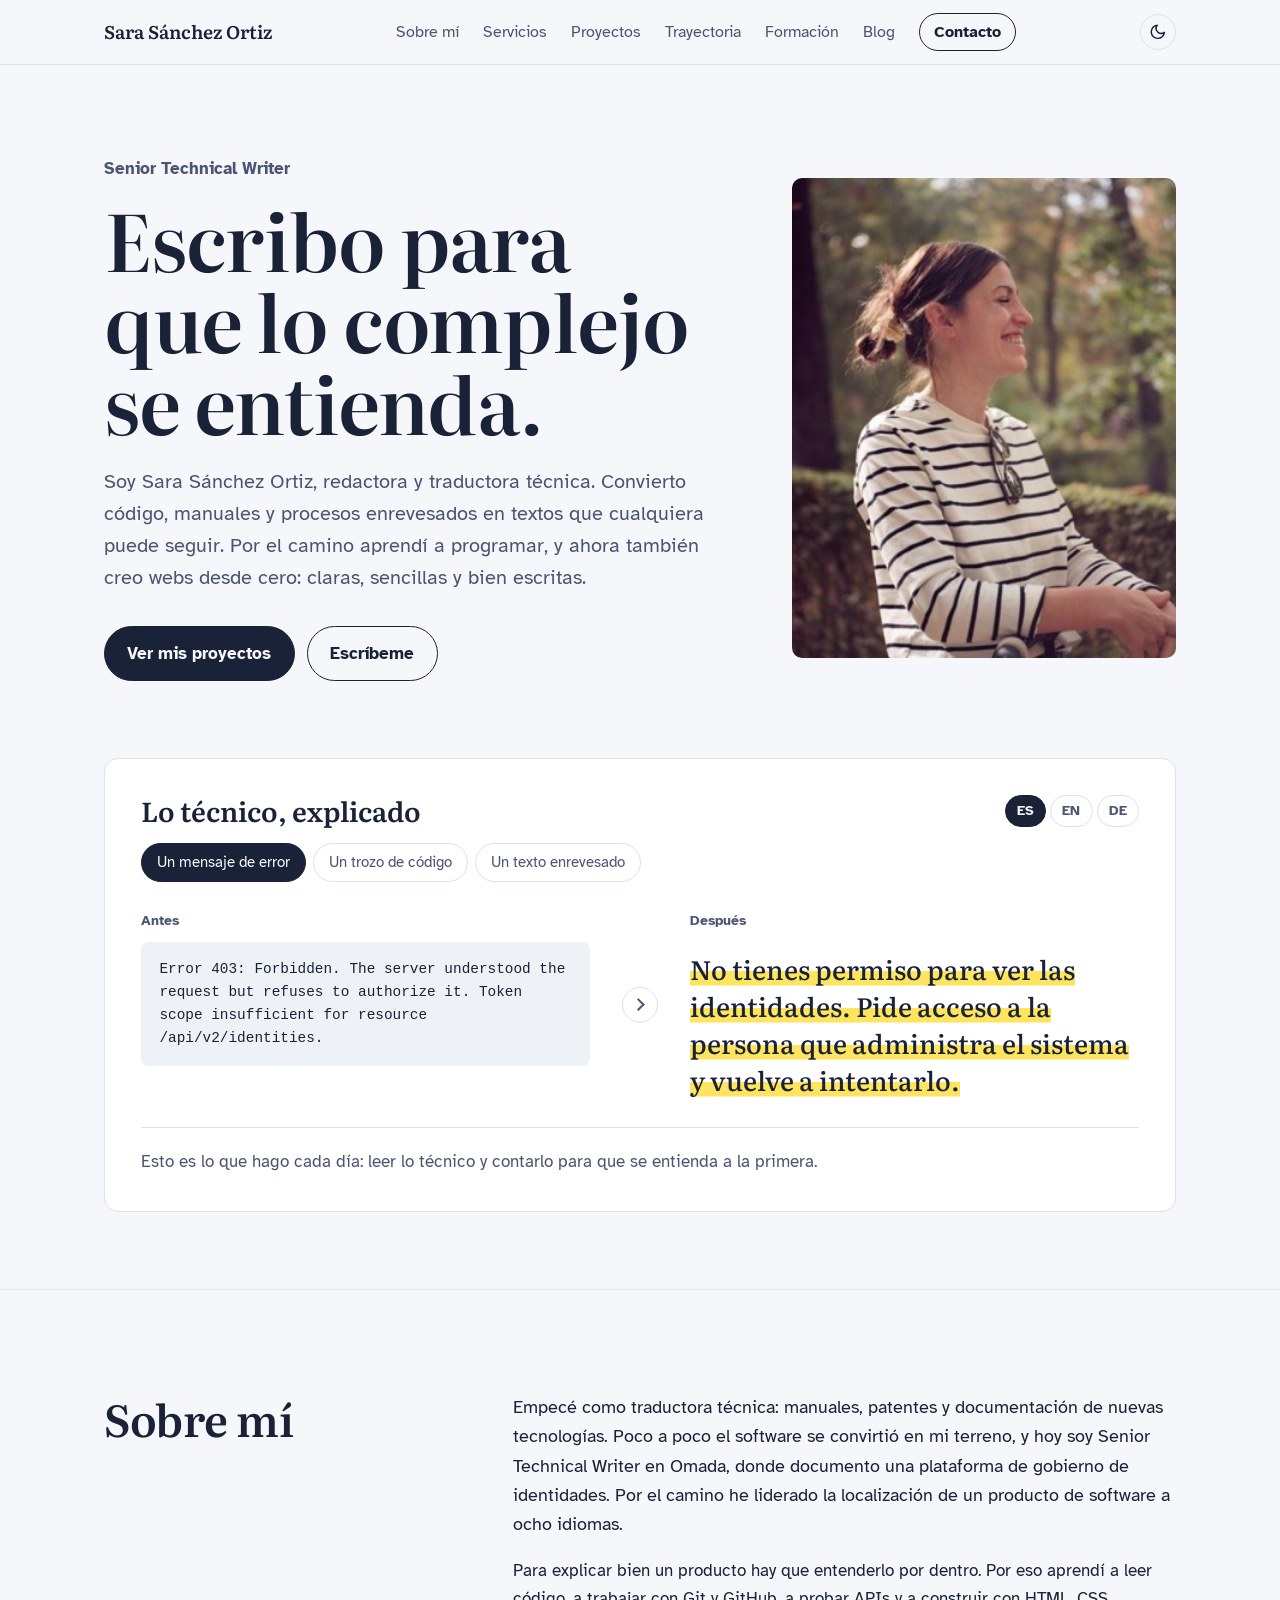
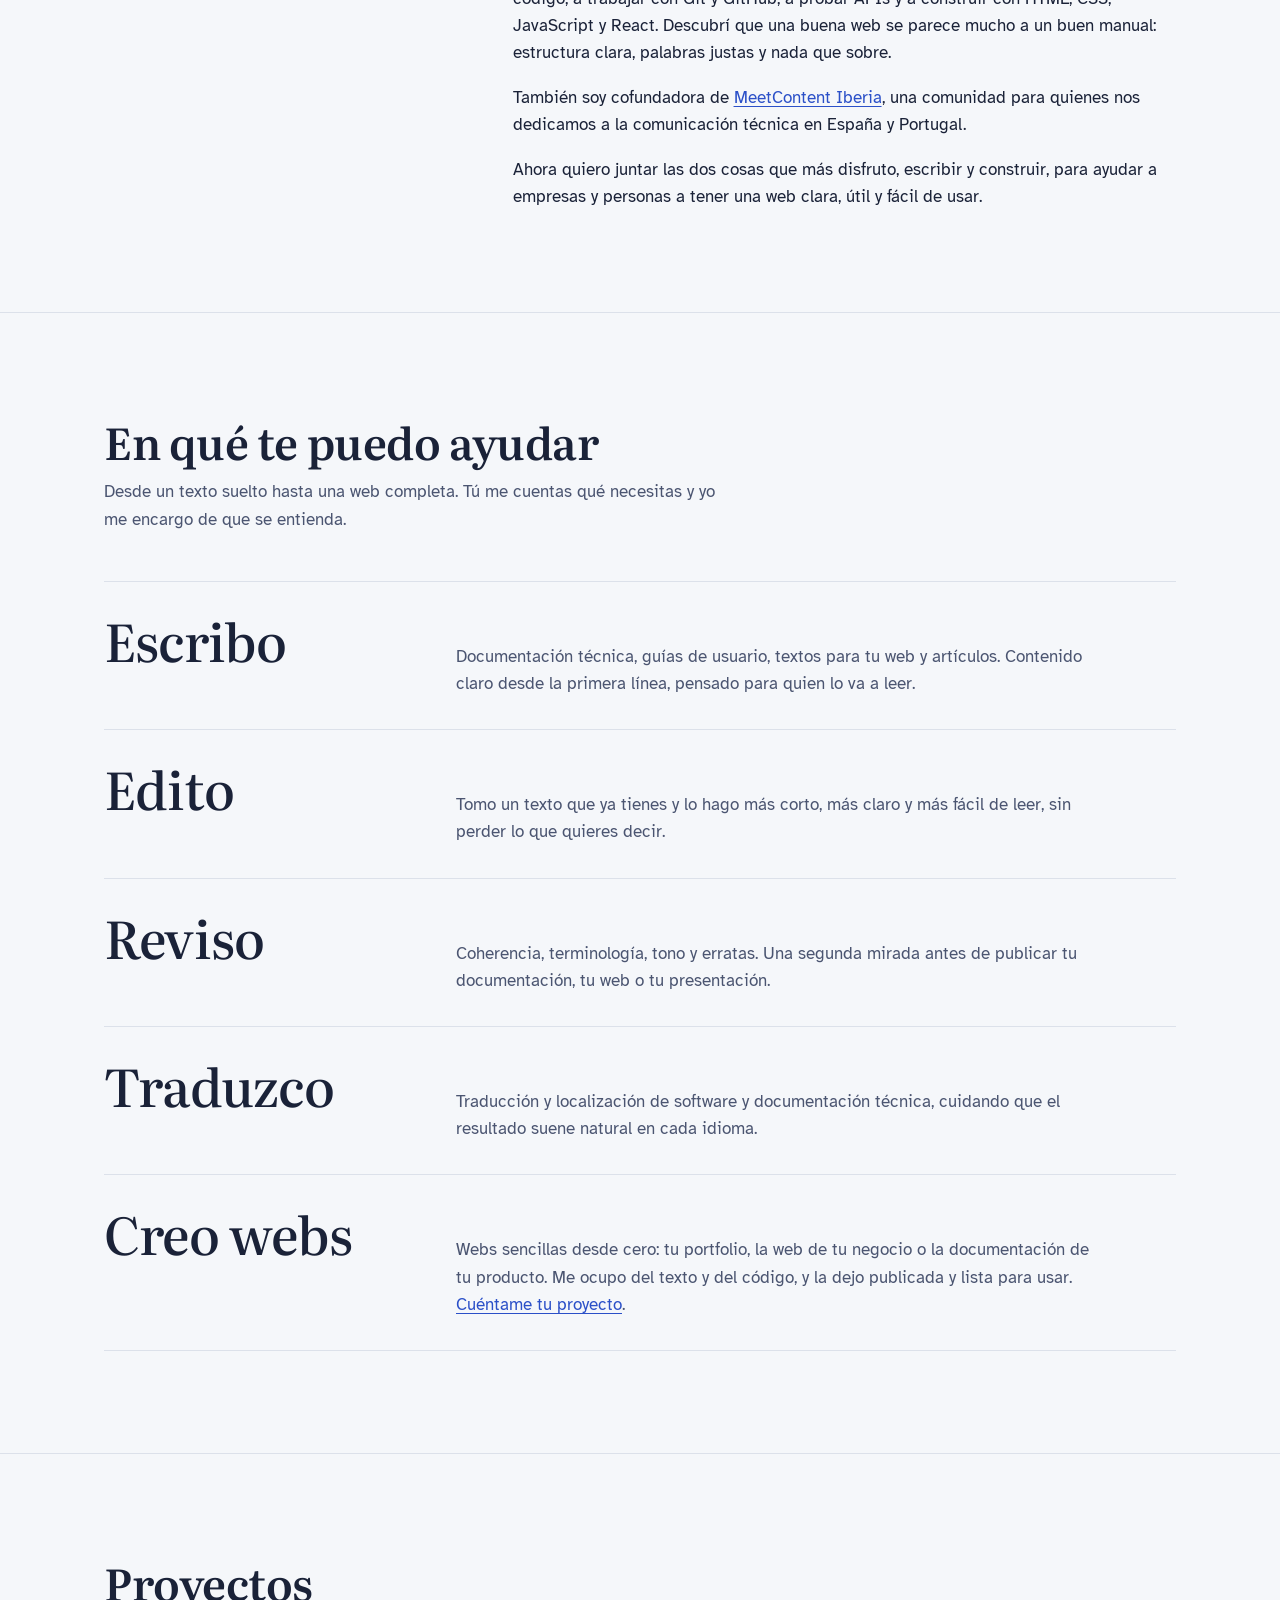
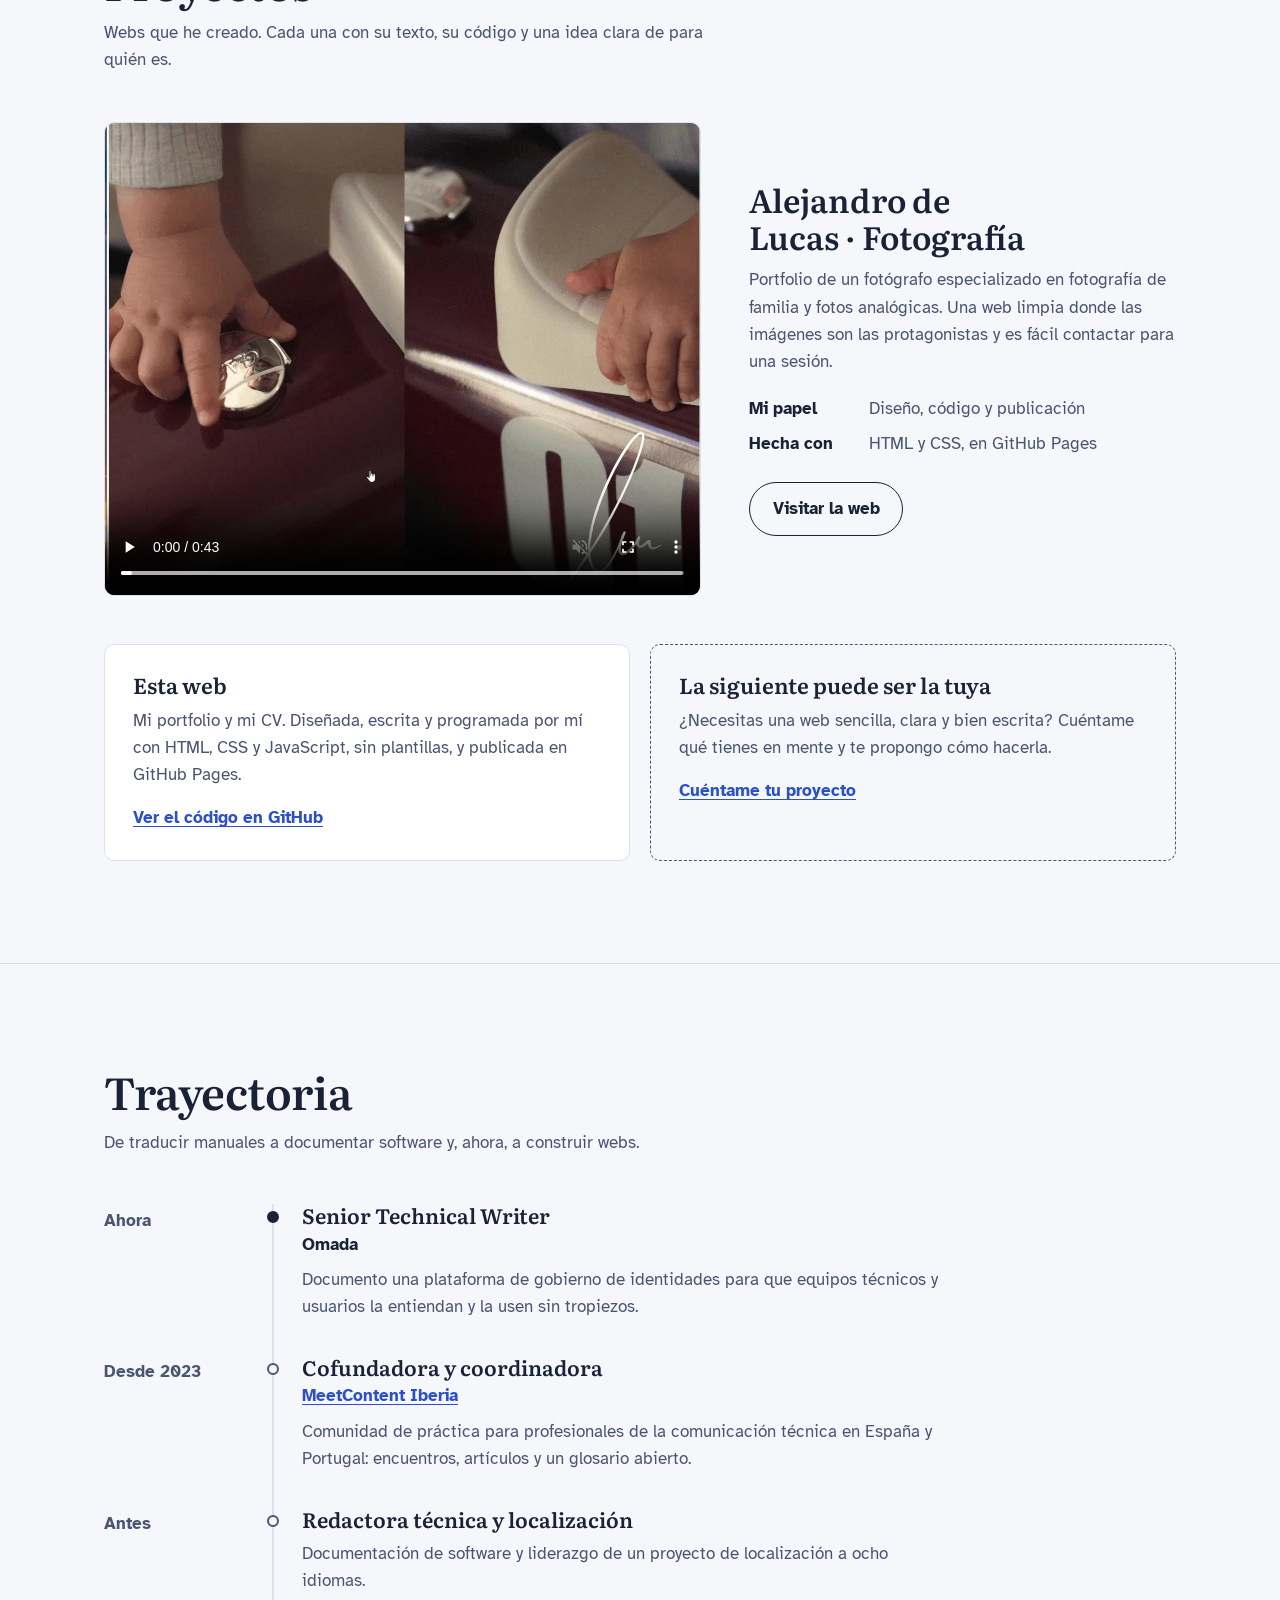
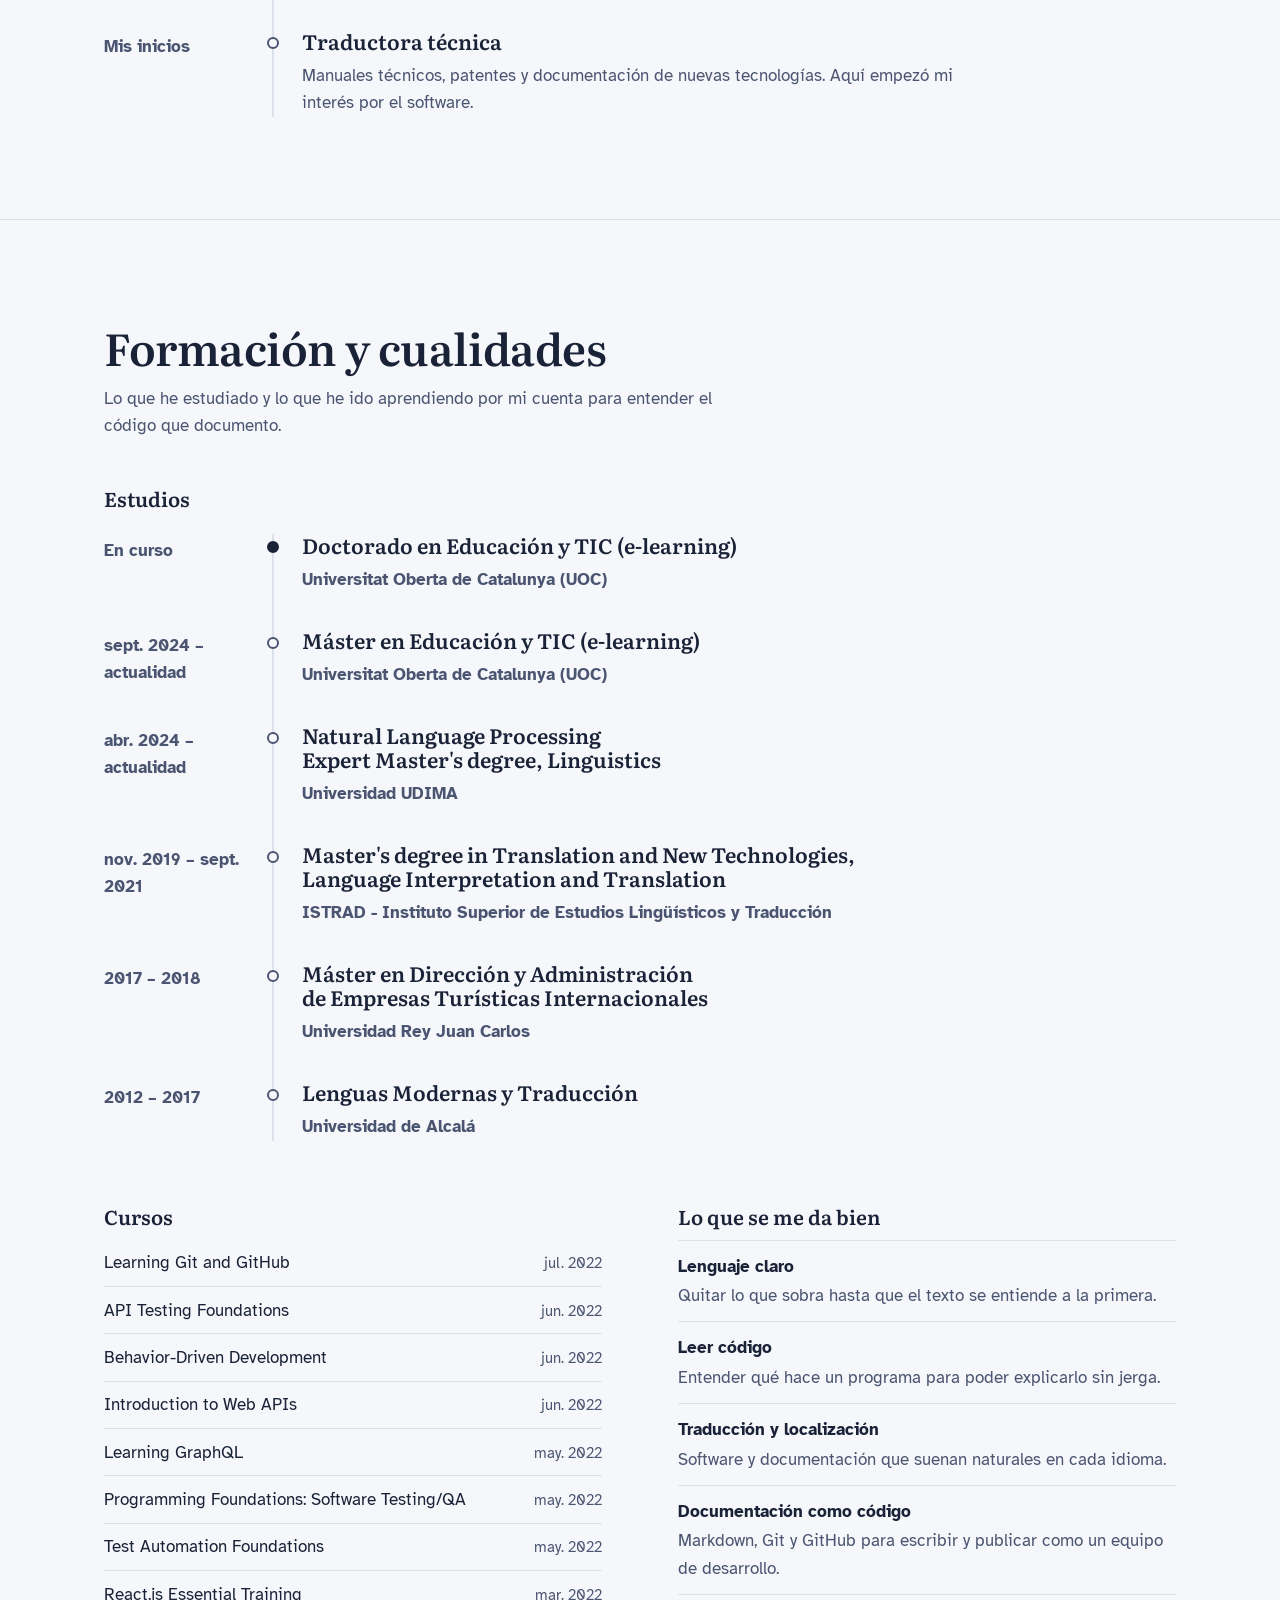
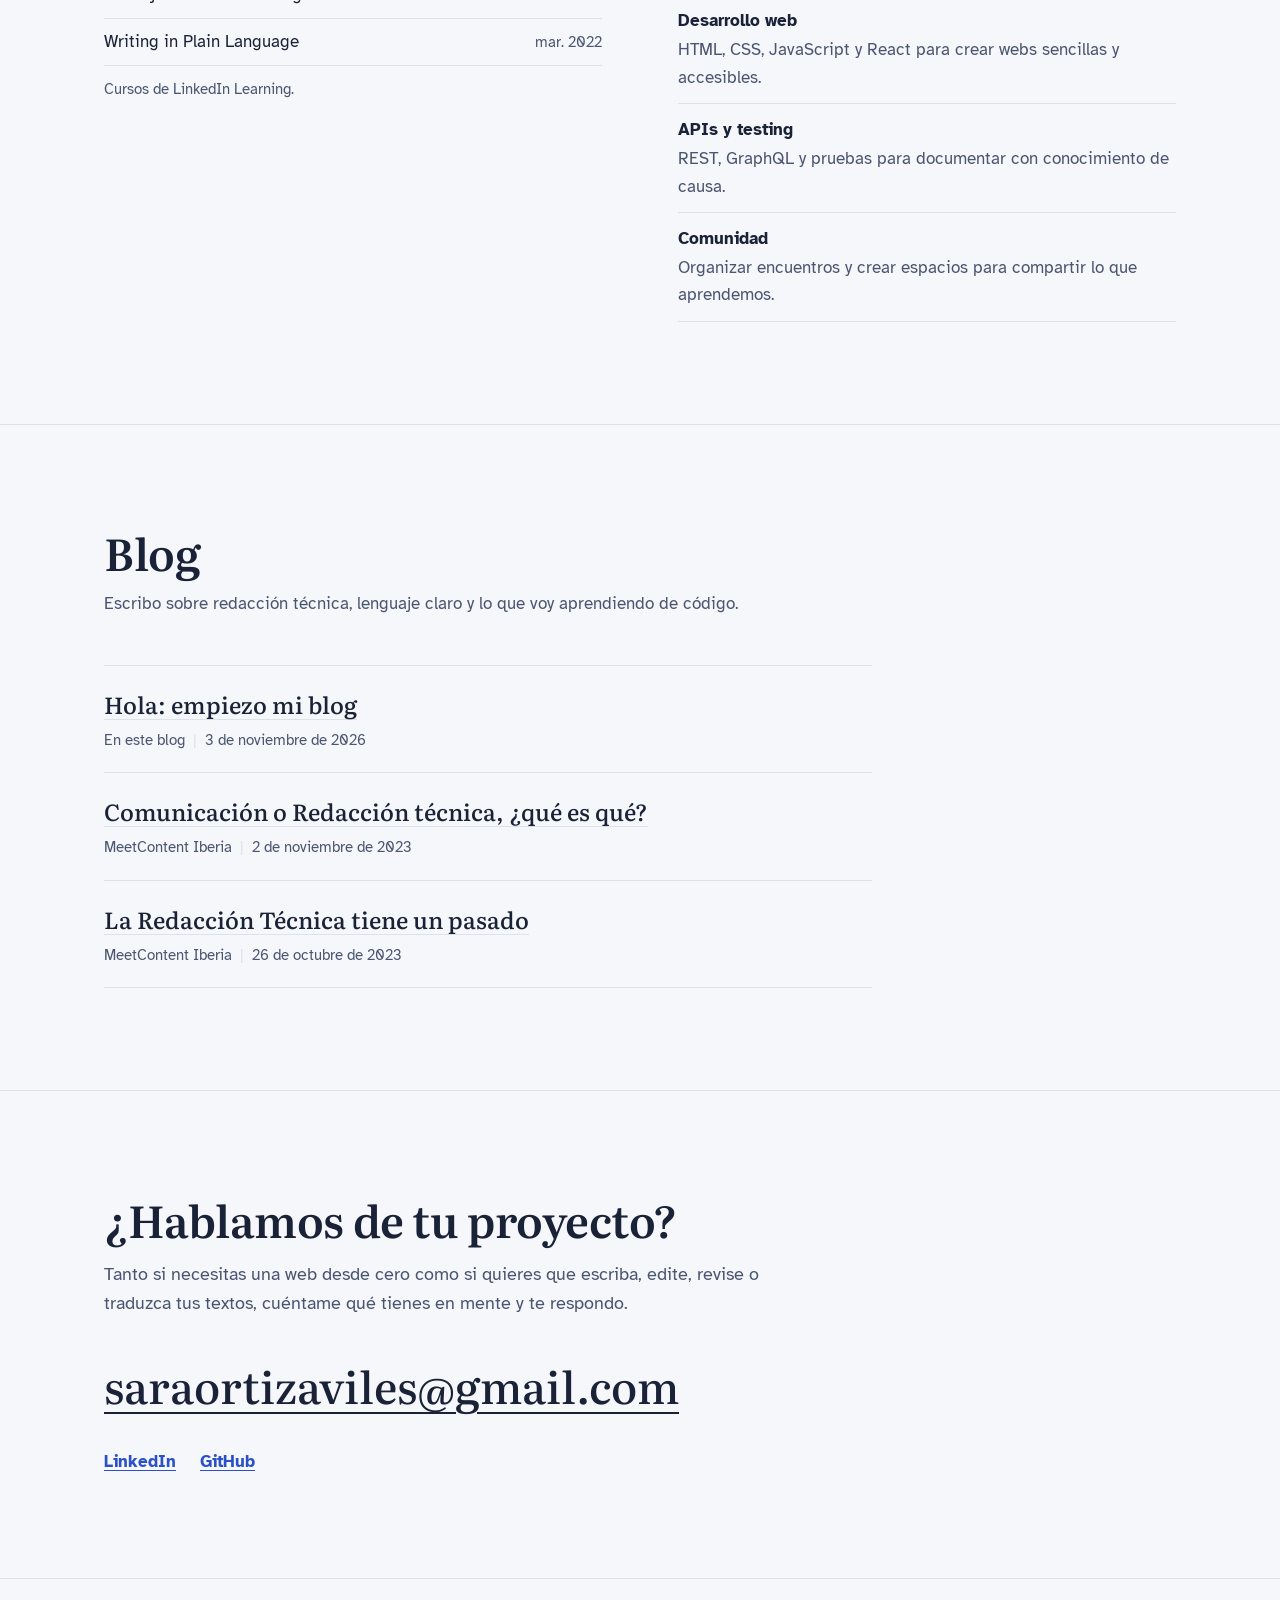
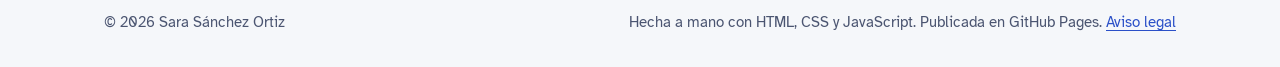
==== index.html @ 7bccf7c7 "Añade vídeo del proyecto destacado y deja fuera el GIF original El GIF pesaba 43 MB; se sustituye po" ====
<!DOCTYPE html>
<html lang="es">
<head>
  <meta charset="UTF-8">
  <meta name="viewport" content="width=device-width, initial-scale=1">
  <title>Sara Sánchez Ortiz | Redacción técnica, traducción y creación de webs</title>
  <meta name="description" content="Sara Sánchez Ortiz, Senior Technical Writer en Omada. Escribo, edito, reviso y traduzco contenidos técnicos, y creo webs sencillas desde cero.">
  <meta name="author" content="Sara Sánchez Ortiz">

  <!-- Cómo se ve la web al compartirla en LinkedIn, WhatsApp, etc. -->
  <meta property="og:type" content="profile">
  <meta property="og:title" content="Sara Sánchez Ortiz | Redacción técnica y webs">
  <meta property="og:description" content="Escribo para que lo complejo se entienda. Redacción, edición, revisión, traducción y creación de webs.">
  <meta property="og:url" content="https://sarasanchezor.github.io/">
  <meta property="og:locale" content="es_ES">
  <!-- EDITA (opcional): añade una imagen de 1200×630 px en img/og.jpg y quita el comentario de la línea siguiente -->
  <!-- <meta property="og:image" content="https://sarasanchezor.github.io/img/og.jpg"> -->

  <link rel="icon" href="favicon.svg" type="image/svg+xml">

  <link rel="preconnect" href="https://fonts.googleapis.com">
  <link rel="preconnect" href="https://fonts.gstatic.com" crossorigin>
  <link href="https://fonts.googleapis.com/css2?family=Atkinson+Hyperlegible:ital,wght@0,400;0,700;1,400&family=Literata:ital,opsz,wght@0,7..72,400..700;1,7..72,400..700&display=swap" rel="stylesheet">

  <link rel="stylesheet" href="css/styles.css">
  <script>document.documentElement.classList.add('js');try{var t=localStorage.getItem('theme');if(t==='light'||t==='dark')document.documentElement.dataset.theme=t;}catch(e){}</script>
  <script src="js/main.js" defer></script>
</head>
<body>
  <a class="skip-link" href="#main">Saltar al contenido</a>

  <header class="site-header">
    <div class="wrap header-inner">
      <a class="brand" href="#inicio">Sara Sánchez Ortiz</a>
      <button class="nav-toggle" type="button" aria-expanded="false" aria-controls="menu">Menú</button>
      <nav id="menu" class="site-nav" aria-label="Principal">
        <a href="#sobre-mi">Sobre mí</a>
        <a href="#servicios">Servicios</a>
        <a href="#proyectos">Proyectos</a>
        <a href="#trayectoria">Trayectoria</a>
        <a href="#formacion">Formación</a>
        <a href="#blog">Blog</a>
        <a class="nav-cta" href="#contacto">Contacto</a>
      </nav>
      <button class="theme-toggle" type="button" aria-label="Cambiar a modo oscuro">
        <svg class="icon-moon" viewBox="0 0 24 24" aria-hidden="true"><path d="M21 12.8A9 9 0 1 1 11.2 3a7 7 0 0 0 9.8 9.8z"/></svg>
        <svg class="icon-sun" viewBox="0 0 24 24" aria-hidden="true"><circle cx="12" cy="12" r="4"/><path d="M12 2v2M12 20v2M4.9 4.9l1.4 1.4M17.7 17.7l1.4 1.4M2 12h2M20 12h2M4.9 19.1l1.4-1.4M17.7 6.3l1.4-1.4"/></svg>
      </button>
    </div>
  </header>

  <main id="main">

    <!-- ============ INICIO ============ -->
    <section id="inicio" class="hero">
      <div class="wrap hero-grid">
        <div class="hero-text">
          <p class="hero-role">Senior Technical Writer</p>
          <h1>Escribo para que lo complejo se entienda.</h1>
          <p class="hero-lead">
            Soy Sara Sánchez Ortiz, redactora y traductora técnica. Convierto código, manuales y procesos enrevesados
            en textos que cualquiera puede seguir. Por el camino aprendí a programar, y ahora también creo webs
            desde cero: claras, sencillas y bien escritas.
          </p>
          <div class="hero-actions">
            <a class="btn btn-primary" href="#proyectos">Ver mis proyectos</a>
            <a class="btn btn-secondary" href="#contacto">Escríbeme</a>
          </div>
        </div>

        <!-- EDITA: guarda tu foto como img/sara.jpg (vertical, unos 800×1000 px) -->
        <figure class="hero-photo">
          <img src="img/sara.jpg" alt="Sara Sánchez Ortiz sonriendo en un parque" width="400" height="400" data-fallback>
          <span class="photo-fallback" aria-hidden="true">SS</span>
        </figure>
      </div>

      <!-- Demostración: lo técnico, explicado -->
      <div class="wrap">
        <div class="explainer">
          <div class="explainer-head">
            <h2 class="explainer-title" data-en="Technical content, explained" data-de="Technik, einfach erklärt">Lo técnico, explicado</h2>
            <div class="lang-switch" role="group" aria-label="Idioma del ejemplo" hidden>
              <button type="button" data-lang="es" aria-pressed="true" lang="es" aria-label="Español">ES</button>
              <button type="button" data-lang="en" aria-pressed="false" lang="en" aria-label="English">EN</button>
              <button type="button" data-lang="de" aria-pressed="false" lang="de" aria-label="Deutsch">DE</button>
            </div>
            <div class="tabs" role="tablist" aria-label="Elige un ejemplo">
              <button role="tab" id="tab-error" aria-controls="panel-error" aria-selected="true" data-en="An error message" data-de="Eine Fehlermeldung">Un mensaje de error</button>
              <button role="tab" id="tab-code" aria-controls="panel-code" aria-selected="false" tabindex="-1" data-en="A piece of code" data-de="Ein Stück Code">Un trozo de código</button>
              <button role="tab" id="tab-text" aria-controls="panel-text" aria-selected="false" tabindex="-1" data-en="A convoluted text" data-de="Ein umständlicher Text">Un texto enrevesado</button>
            </div>
          </div>

          <div id="panel-error" class="panel" role="tabpanel" aria-labelledby="tab-error">
            <div class="pane">
              <p class="pane-label">Antes</p>
              <pre class="pane-code"><code>Error 403: Forbidden. The server understood the request but refuses to authorize it. Token scope insufficient for resource /api/v2/identities.</code></pre>
            </div>
            <span class="pane-arrow" aria-hidden="true"></span>
            <div class="pane">
              <p class="pane-label">Después</p>
              <p class="pane-plain"><span class="marker" data-en="You don't have permission to view identities. Ask the person who manages the system for access and try again." data-de="Sie haben keine Berechtigung, Identitäten anzuzeigen. Bitten Sie die Person, die das System verwaltet, um Zugriff und versuchen Sie es erneut.">No tienes permiso para ver las identidades. Pide acceso a la persona que administra el sistema y vuelve a intentarlo.</span></p>
            </div>
          </div>

          <div id="panel-code" class="panel" role="tabpanel" aria-labelledby="tab-code" hidden>
            <div class="pane">
              <p class="pane-label">Antes</p>
              <pre class="pane-code"><code>const LIMIT = 90 * 86400000;

if (Date.now() - user.lastLogin &gt; LIMIT) {
  account.disable();
  notify(user.manager);
}</code></pre>
            </div>
            <span class="pane-arrow" aria-hidden="true"></span>
            <div class="pane">
              <p class="pane-label">Después</p>
              <p class="pane-plain"><span class="marker" data-en="If someone goes more than 90 days without signing in, their account is disabled automatically and their manager gets a notification." data-de="Wenn sich jemand länger als 90 Tage nicht anmeldet, wird das Konto automatisch deaktiviert und die verantwortliche Führungskraft benachrichtigt.">Si alguien pasa más de 90 días sin entrar, su cuenta se desactiva sola y su responsable recibe un aviso.</span></p>
            </div>
          </div>

          <div id="panel-text" class="panel" role="tabpanel" aria-labelledby="tab-text" hidden>
            <div class="pane">
              <p class="pane-label">Antes</p>
              <p class="pane-dense" data-en="Prior to the performance of any operation, the user shall proceed to the completion of the request form made available for that purpose on the platform." data-de="Vor Durchführung eines jeden Vorgangs ist von der nutzenden Person zunächst das zu diesem Zweck auf der Plattform bereitgestellte Antragsformular auszufüllen.">Con carácter previo a la realización de cualquier operación, el usuario deberá proceder a la cumplimentación del formulario de solicitud habilitado a tal efecto en la plataforma.</p>
            </div>
            <span class="pane-arrow" aria-hidden="true"></span>
            <div class="pane">
              <p class="pane-label">Después</p>
              <p class="pane-plain"><span class="marker" data-en="Before you start, fill in the request form." data-de="Füllen Sie das Antragsformular aus, bevor Sie beginnen.">Antes de empezar, rellena el formulario de solicitud.</span></p>
            </div>
          </div>

          <p class="explainer-note" data-en="This is what I do every day: read technical content and retell it so it's understood the first time." data-de="Das mache ich jeden Tag: Technisches lesen und so erzählen, dass man es gleich beim ersten Mal versteht.">Esto es lo que hago cada día: leer lo técnico y contarlo para que se entienda a la primera.</p>
        </div>
      </div>
    </section>

    <!-- ============ SOBRE MÍ ============ -->
    <section id="sobre-mi" class="section">
      <div class="wrap two-col">
        <h2>Sobre mí</h2>
        <div class="prose">
          <p>
            Empecé como traductora técnica: manuales, patentes y documentación de nuevas tecnologías.
            Poco a poco el software se convirtió en mi terreno, y hoy soy Senior Technical Writer en Omada,
            donde documento una plataforma de gobierno de identidades. Por el camino he liderado la
            localización de un producto de software a ocho idiomas.
          </p>
          <p>
            Para explicar bien un producto hay que entenderlo por dentro. Por eso aprendí a leer código, a trabajar
            con Git y GitHub, a probar APIs y a construir con HTML, CSS, JavaScript y React. Descubrí que una buena
            web se parece mucho a un buen manual: estructura clara, palabras justas y nada que sobre.
          </p>
          <p>
            También soy cofundadora de <a href="https://meetcontent.github.io/iberia/">MeetContent Iberia</a>,
            una comunidad para quienes nos dedicamos a la comunicación técnica en España y Portugal.
          </p>
          <p>
            Ahora quiero juntar las dos cosas que más disfruto, escribir y construir, para ayudar a empresas y
            personas a tener una web clara, útil y fácil de usar.
          </p>
        </div>
      </div>
    </section>

    <!-- ============ SERVICIOS ============ -->
    <section id="servicios" class="section">
      <div class="wrap">
        <div class="section-head">
          <h2>En qué te puedo ayudar</h2>
          <p>Desde un texto suelto hasta una web completa. Tú me cuentas qué necesitas y yo me encargo de que se entienda.</p>
        </div>

        <div class="services">
          <article class="service">
            <h3>Escribo</h3>
            <p>Documentación técnica, guías de usuario, textos para tu web y artículos. Contenido claro desde la primera línea, pensado para quien lo va a leer.</p>
          </article>
          <article class="service">
            <h3>Edito</h3>
            <p>Tomo un texto que ya tienes y lo hago más corto, más claro y más fácil de leer, sin perder lo que quieres decir.</p>
          </article>
          <article class="service">
            <h3>Reviso</h3>
            <p>Coherencia, terminología, tono y erratas. Una segunda mirada antes de publicar tu documentación, tu web o tu presentación.</p>
          </article>
          <article class="service">
            <h3>Traduzco</h3>
            <p>Traducción y localización de software y documentación técnica, cuidando que el resultado suene natural en cada idioma.</p>
          </article>
          <article class="service">
            <h3>Creo webs</h3>
            <p>Webs sencillas desde cero: tu portfolio, la web de tu negocio o la documentación de tu producto. Me ocupo del texto y del código, y la dejo publicada y lista para usar. <a href="#contacto">Cuéntame tu proyecto</a>.</p>
          </article>
        </div>
      </div>
    </section>

    <!-- ============ PROYECTOS ============ -->
    <section id="proyectos" class="section">
      <div class="wrap">
        <div class="section-head">
          <h2>Proyectos</h2>
          <p>Webs que he creado. Cada una con su texto, su código y una idea clara de para quién es.</p>
        </div>

        <!-- Vídeo del proyecto: img/proyecto-1.webm y img/proyecto-1.mp4 (con portada img/proyecto-1-poster.jpg) -->
        <article class="project-feature">
          <figure class="project-shot">
            <video autoplay muted loop playsinline controls preload="metadata" poster="img/proyecto-1-poster.jpg" width="1190" height="944" aria-label="Recorrido por la web Alejandro de Lucas · Fotografía">
              <source src="img/proyecto-1.webm" type="video/webm">
              <source src="img/proyecto-1.mp4" type="video/mp4">
              <a href="https://alexdelucas-fotografia.github.io/alejandrodelucas/">Visitar la web Alejandro de Lucas · Fotografía</a>
            </video>
          </figure>
          <div class="project-body">
            <h3>Alejandro de Lucas · Fotografía</h3>
            <p>Portfolio de un fotógrafo especializado en fotografía de familia y fotos analógicas. Una web limpia donde las imágenes son las protagonistas y es fácil contactar para una sesión.</p>
            <dl class="project-facts">
              <div><dt>Mi papel</dt><dd>Diseño, código y publicación</dd></div>
              <div><dt>Hecha con</dt><dd>HTML y CSS, en GitHub Pages</dd></div>
            </dl>
            <a class="btn btn-secondary" href="https://alexdelucas-fotografia.github.io/alejandrodelucas/">Visitar la web</a>
          </div>
        </article>

        <div class="project-pair">
          <article class="project-small">
            <h3>Esta web</h3>
            <p>Mi portfolio y mi CV. Diseñada, escrita y programada por mí con HTML, CSS y JavaScript, sin plantillas, y publicada en GitHub Pages.</p>
            <a href="https://github.com/SaraSanchezOr">Ver el código en GitHub</a>
          </article>
          <article class="project-small project-next">
            <h3>La siguiente puede ser la tuya</h3>
            <p>¿Necesitas una web sencilla, clara y bien escrita? Cuéntame qué tienes en mente y te propongo cómo hacerla.</p>
            <a href="#contacto">Cuéntame tu proyecto</a>
          </article>
        </div>
      </div>
    </section>

    <!-- ============ TRAYECTORIA ============ -->
    <section id="trayectoria" class="section">
      <div class="wrap">
        <div class="section-head">
          <h2>Trayectoria</h2>
          <p>De traducir manuales a documentar software y, ahora, a construir webs.</p>
        </div>

        <!-- EDITA: cambia «Antes» y «Mis inicios» por los años reales y añade empresas si quieres -->
        <ol class="timeline">
          <li>
            <p class="tl-when">Ahora</p>
            <div class="tl-what">
              <h3>Senior Technical Writer</h3>
              <p class="tl-org">Omada</p>
              <p>Documento una plataforma de gobierno de identidades para que equipos técnicos y usuarios la entiendan y la usen sin tropiezos.</p>
            </div>
          </li>
          <li>
            <p class="tl-when">Desde 2023</p>
            <div class="tl-what">
              <h3>Cofundadora y coordinadora</h3>
              <p class="tl-org"><a href="https://meetcontent.github.io/iberia/">MeetContent Iberia</a></p>
              <p>Comunidad de práctica para profesionales de la comunicación técnica en España y Portugal: encuentros, artículos y un glosario abierto.</p>
            </div>
          </li>
          <li>
            <p class="tl-when">Antes</p>
            <div class="tl-what">
              <h3>Redactora técnica y localización</h3>
              <p>Documentación de software y liderazgo de un proyecto de localización a ocho idiomas.</p>
            </div>
          </li>
          <li>
            <p class="tl-when">Mis inicios</p>
            <div class="tl-what">
              <h3>Traductora técnica</h3>
              <p>Manuales técnicos, patentes y documentación de nuevas tecnologías. Aquí empezó mi interés por el software.</p>
            </div>
          </li>
        </ol>
      </div>
    </section>

    <!-- ============ FORMACIÓN Y CUALIDADES ============ -->
    <section id="formacion" class="section">
      <div class="wrap">
        <div class="section-head">
          <h2>Formación y cualidades</h2>
          <p>Lo que he estudiado y lo que he ido aprendiendo por mi cuenta para entender el código que documento.</p>
        </div>

        <h3 class="cv-title">Estudios</h3>
        <!-- Para añadir otro estudio: copia un <li> -->
        <ol class="timeline">
          <li>
            <p class="tl-when">En curso</p>
            <div class="tl-what">
              <h3>Doctorado en Educación y TIC (e-learning)</h3>
              <p class="tl-org">Universitat Oberta de Catalunya (UOC)</p>
            </div>
          </li>
          <li>
            <p class="tl-when">sept. 2024 – actualidad</p>
            <div class="tl-what">
              <h3>Máster en Educación y TIC (e-learning)</h3>
              <p class="tl-org">Universitat Oberta de Catalunya (UOC)</p>
            </div>
          </li>
          <li>
            <p class="tl-when">abr. 2024 – actualidad</p>
            <div class="tl-what">
              <h3>Natural Language Processing Expert Master's degree, Linguistics</h3>
              <p class="tl-org">Universidad UDIMA</p>
            </div>
          </li>
          <li>
            <p class="tl-when">nov. 2019 – sept. 2021</p>
            <div class="tl-what">
              <h3>Master's degree in Translation and New Technologies, Language Interpretation and Translation</h3>
              <p class="tl-org">ISTRAD - Instituto Superior de Estudios Lingüísticos y Traducción</p>
            </div>
          </li>
          <li>
            <p class="tl-when">2017 – 2018</p>
            <div class="tl-what">
              <h3>Máster en Dirección y Administración de Empresas Turísticas Internacionales</h3>
              <p class="tl-org">Universidad Rey Juan Carlos</p>
            </div>
          </li>
          <li>
            <p class="tl-when">2012 – 2017</p>
            <div class="tl-what">
              <h3>Lenguas Modernas y Traducción</h3>
              <p class="tl-org">Universidad de Alcalá</p>
            </div>
          </li>
        </ol>

        <div class="cv-grid">
          <div>
            <h3 class="cv-title">Cursos</h3>
            <ul class="cv-list">
              <li><span>Learning Git and GitHub</span><time datetime="2022-07">jul. 2022</time></li>
              <li><span>API Testing Foundations</span><time datetime="2022-06">jun. 2022</time></li>
              <li><span>Behavior-Driven Development</span><time datetime="2022-06">jun. 2022</time></li>
              <li><span>Introduction to Web APIs</span><time datetime="2022-06">jun. 2022</time></li>
              <li><span>Learning GraphQL</span><time datetime="2022-05">may. 2022</time></li>
              <li><span>Programming Foundations: Software Testing/QA</span><time datetime="2022-05">may. 2022</time></li>
              <li><span>Test Automation Foundations</span><time datetime="2022-05">may. 2022</time></li>
              <li><span>React.js Essential Training</span><time datetime="2022-03">mar. 2022</time></li>
              <li><span>Writing in Plain Language</span><time datetime="2022-03">mar. 2022</time></li>
            </ul>
            <p class="cv-source">Cursos de LinkedIn Learning.</p>
          </div>

          <div>
            <h3 class="cv-title">Lo que se me da bien</h3>
            <dl class="skills">
              <div><dt>Lenguaje claro</dt><dd>Quitar lo que sobra hasta que el texto se entiende a la primera.</dd></div>
              <div><dt>Leer código</dt><dd>Entender qué hace un programa para poder explicarlo sin jerga.</dd></div>
              <div><dt>Traducción y localización</dt><dd>Software y documentación que suenan naturales en cada idioma.</dd></div>
              <div><dt>Documentación como código</dt><dd>Markdown, Git y GitHub para escribir y publicar como un equipo de desarrollo.</dd></div>
              <div><dt>Desarrollo web</dt><dd>HTML, CSS, JavaScript y React para crear webs sencillas y accesibles.</dd></div>
              <div><dt>APIs y testing</dt><dd>REST, GraphQL y pruebas para documentar con conocimiento de causa.</dd></div>
              <div><dt>Comunidad</dt><dd>Organizar encuentros y crear espacios para compartir lo que aprendemos.</dd></div>
            </dl>
          </div>
        </div>
      </div>
    </section>

    <!-- ============ BLOG ============ -->
    <section id="blog" class="section">
      <div class="wrap">
        <div class="section-head">
          <h2>Blog</h2>
          <p>Escribo sobre redacción técnica, lenguaje claro y lo que voy aprendiendo de código.</p>
        </div>

        <!-- Para añadir un artículo nuevo: copia blog/hola-mundo.html, cámbiale el nombre y añade una fila aquí arriba -->
        <ul class="posts">
          <li>
            <a href="blog/hola-mundo.html">Hola: empiezo mi blog</a>
            <p>En este blog <span class="post-sep">|</span> <time datetime="2026-11-03">3 de noviembre de 2026</time></p>
          </li>
          <li>
            <a href="https://meetcontent.github.io/iberia/blog/iberia-comunicaci%C3%B3n-redaccion-tecnica">Comunicación o Redacción técnica, ¿qué es qué?</a>
            <p>MeetContent Iberia <span class="post-sep">|</span> <time datetime="2023-11-02">2 de noviembre de 2023</time></p>
          </li>
          <li>
            <a href="https://meetcontent.github.io/iberia/blog/iberia-historia-redaccion-tecnica">La Redacción Técnica tiene un pasado</a>
            <p>MeetContent Iberia <span class="post-sep">|</span> <time datetime="2023-10-26">26 de octubre de 2023</time></p>
          </li>
        </ul>
      </div>
    </section>

    <!-- ============ CONTACTO ============ -->
    <section id="contacto" class="section contact">
      <div class="wrap">
        <h2>¿Hablamos de tu proyecto?</h2>
        <p class="contact-lead">
          Tanto si necesitas una web desde cero como si quieres que escriba, edite, revise o traduzca tus textos,
          cuéntame qué tienes en mente y te respondo.
        </p>
        <!-- EDITA: pon tu email en los dos sitios de la línea siguiente -->
        <a class="contact-mail" href="mailto:saraortizaviles@gmail.com">saraortizaviles@gmail.com</a>
        <ul class="contact-links">
          <li><a href="https://www.linkedin.com/in/sarasanchezortiz/">LinkedIn</a></li>
          <li><a href="https://github.com/SaraSanchezOr">GitHub</a></li>
        </ul>
      </div>
    </section>

  </main>

  <footer class="site-footer">
    <div class="wrap footer-inner">
      <p>© <span data-year>2026</span> Sara Sánchez Ortiz</p>
      <p>Hecha a mano con HTML, CSS y JavaScript. Publicada en GitHub Pages. <a href="aviso-legal.html">Aviso legal</a></p>
    </div>
  </footer>
</body>
</html>
---- css/styles.css ----
/* =========================================================
   Sara Sánchez Ortiz · Estilos
   Colores y tipografías: cámbialos aquí, en :root
   ========================================================= */

:root {
  /* Colores (modo claro) */
  --paper: #F5F7FA;      /* fondo */
  --surface: #FFFFFF;    /* cajas */
  --ink: #1A2238;        /* texto principal, azul tinta */
  --ink-soft: #4B5571;   /* texto secundario */
  --line: #DCE1EA;       /* líneas y bordes */
  --link: #2B50C8;       /* enlaces */
  --marker: #FFE45E;     /* subrayador */
  --code-bg: #EEF1F6;    /* fondo del código */

  /* Tipografías */
  --font-head: "Literata", Georgia, "Times New Roman", serif;
  --font-body: "Atkinson Hyperlegible", "Segoe UI", system-ui, -apple-system, sans-serif;
  --font-code: ui-monospace, "SFMono-Regular", "Cascadia Code", Menlo, Consolas, monospace;

  /* Medidas */
  --wrap: 72rem;
  --gutter: clamp(1.25rem, 4vw, 2.5rem);
  --radius: 10px;
  --header-h: 4rem;

  color-scheme: light;
}

/* Modo oscuro: automático según el sistema, salvo que se elija a mano con el botón */
@media (prefers-color-scheme: dark) {
  :root:not([data-theme="light"]) {
    --paper: #11162A;
    --surface: #182036;
    --ink: #E8EBF4;
    --ink-soft: #A9B1C7;
    --line: #2A3352;
    --link: #93AEFF;
    --marker: rgba(255, 228, 94, 0.32);
    --code-bg: #0D1222;
    color-scheme: dark;
  }
}

:root[data-theme="dark"] {
  --paper: #11162A;
  --surface: #182036;
  --ink: #E8EBF4;
  --ink-soft: #A9B1C7;
  --line: #2A3352;
  --link: #93AEFF;
  --marker: rgba(255, 228, 94, 0.32);
  --code-bg: #0D1222;
  color-scheme: dark;
}

/* ---------- Base ---------- */

*,
*::before,
*::after { box-sizing: border-box; }

html {
  scroll-behavior: smooth;
  scroll-padding-top: calc(var(--header-h) + 1rem);
  -webkit-text-size-adjust: 100%;
}

body {
  margin: 0;
  background: var(--paper);
  color: var(--ink);
  font-family: var(--font-body);
  font-size: 1.0625rem;
  line-height: 1.6;
  -webkit-font-smoothing: antialiased;
}

img { max-width: 100%; height: auto; display: block; }

h1, h2, h3 {
  font-family: var(--font-head);
  font-weight: 600;
  line-height: 1.15;
  margin: 0;
  text-wrap: balance;
}

p { margin: 0; }

a {
  color: var(--link);
  text-decoration-thickness: 1px;
  text-underline-offset: 0.2em;
}
a:hover { text-decoration-thickness: 2px; }

:focus-visible {
  outline: 3px solid var(--link);
  outline-offset: 3px;
  border-radius: 4px;
}

::selection { background: #FFE45E; color: #1A2238; }

.wrap {
  width: 100%;
  max-width: var(--wrap);
  margin-inline: auto;
  padding-inline: var(--gutter);
}

.skip-link {
  position: absolute;
  left: 1rem;
  top: -10rem;
  z-index: 100;
  background: var(--ink);
  color: var(--paper);
  padding: 0.6rem 1rem;
  border-radius: 6px;
}
.skip-link:focus { top: 1rem; }

/* ---------- Cabecera ---------- */

.site-header {
  position: sticky;
  top: 0;
  z-index: 50;
  background: color-mix(in srgb, var(--paper) 88%, transparent);
  backdrop-filter: blur(10px);
  -webkit-backdrop-filter: blur(10px);
  border-bottom: 1px solid var(--line);
}

.header-inner {
  display: flex;
  align-items: center;
  justify-content: space-between;
  min-height: var(--header-h);
  gap: 1rem;
}

.brand {
  font-family: var(--font-head);
  font-weight: 600;
  font-size: 1.15rem;
  color: var(--ink);
  text-decoration: none;
}

.site-nav {
  display: flex;
  align-items: center;
  gap: 1.5rem;
}

.site-nav a {
  color: var(--ink-soft);
  text-decoration: none;
  font-size: 0.975rem;
}
.site-nav a:hover { color: var(--ink); }

.site-nav .nav-cta {
  color: var(--ink);
  font-weight: 700;
  border: 1.5px solid var(--ink);
  padding: 0.35rem 0.9rem;
  border-radius: 999px;
}

.theme-toggle {
  display: none;
  place-items: center;
  width: 2.25rem;
  height: 2.25rem;
  padding: 0;
  color: var(--ink);
  background: none;
  border: 1.5px solid var(--line);
  border-radius: 50%;
  cursor: pointer;
}
.js .theme-toggle { display: inline-grid; }
.theme-toggle:hover { border-color: var(--ink-soft); }
.theme-toggle svg { width: 1.1rem; height: 1.1rem; fill: none; stroke: currentColor; stroke-width: 2; stroke-linecap: round; stroke-linejoin: round; }
.theme-toggle .icon-sun { display: none; }
.theme-toggle[data-mode="dark"] .icon-sun { display: block; }
.theme-toggle[data-mode="dark"] .icon-moon { display: none; }

.nav-toggle {
  display: none;
  font: inherit;
  font-weight: 700;
  color: var(--ink);
  background: none;
  border: 1.5px solid var(--ink);
  border-radius: 999px;
  padding: 0.35rem 0.95rem;
  cursor: pointer;
}

@media (max-width: 860px) {
  .js .nav-toggle { display: inline-block; order: 2; }
  .theme-toggle { order: 1; margin-left: auto; }

  .js .site-nav {
    position: absolute;
    top: 100%;
    left: 0;
    right: 0;
    flex-direction: column;
    align-items: stretch;
    gap: 0;
    background: var(--paper);
    border-bottom: 1px solid var(--line);
    padding: 0.5rem var(--gutter) 1.25rem;
    display: none;
  }
  .js .site-nav.is-open { display: flex; }

  .js .site-nav a {
    padding: 0.8rem 0;
    border-bottom: 1px solid var(--line);
    font-size: 1.05rem;
    color: var(--ink);
  }
  .js .site-nav .nav-cta {
    margin-top: 1rem;
    text-align: center;
    border-bottom: 1.5px solid var(--ink);
  }

  /* Sin JavaScript, el menú se muestra en filas */
  html:not(.js) .site-nav { flex-wrap: wrap; gap: 0.75rem 1rem; }
  html:not(.js) .header-inner { flex-wrap: wrap; padding-block: 0.75rem; }
}

/* ---------- Botones ---------- */

.btn {
  display: inline-block;
  font-weight: 700;
  text-decoration: none;
  padding: 0.8rem 1.4rem;
  border-radius: 999px;
  border: 1.5px solid var(--ink);
  transition: background-color 0.15s, color 0.15s;
}
.btn-primary { background: var(--ink); color: var(--paper); }
.btn-primary:hover { background: transparent; color: var(--ink); }
.btn-secondary { color: var(--ink); }
.btn-secondary:hover { background: var(--ink); color: var(--paper); }

/* ---------- Inicio ---------- */

.hero { padding-block: clamp(3rem, 7vw, 6rem) clamp(3rem, 6vw, 5rem); }

.hero-grid {
  display: grid;
  grid-template-columns: minmax(0, 1.5fr) minmax(0, 1fr);
  gap: clamp(2rem, 5vw, 4.5rem);
  align-items: center;
}

.hero-role {
  color: var(--ink-soft);
  font-weight: 700;
  margin-bottom: 1rem;
}

.hero h1 {
  font-size: clamp(2.6rem, 1.5rem + 4.4vw, 4.9rem);
  font-weight: 600;
  letter-spacing: -0.015em;
  line-height: 1.04;
  max-width: 13ch;
}

.hero-lead {
  font-size: clamp(1.1rem, 1rem + 0.35vw, 1.25rem);
  color: var(--ink-soft);
  max-width: 54ch;
  margin-top: 1.5rem;
}

.hero-actions {
  display: flex;
  flex-wrap: wrap;
  gap: 0.75rem;
  margin-top: 2rem;
}

.hero-photo {
  margin: 0;
  position: relative;
  max-width: 24rem;
  justify-self: end;
  width: 100%;
  aspect-ratio: 4 / 5;
  border-radius: var(--radius);
  overflow: hidden;
  background: var(--code-bg);
}
.hero-photo img { width: 100%; height: 100%; object-fit: cover; }

/* Si falta una imagen, se muestra un recuadro en su lugar */
.photo-fallback { display: none; }
figure.is-missing img { display: none; }
figure.is-missing .photo-fallback {
  display: grid;
  place-items: center;
  position: absolute;
  inset: 0;
  font-family: var(--font-head);
  color: var(--ink-soft);
  border: 1.5px dashed var(--line);
  border-radius: inherit;
  text-align: center;
  padding: 1rem;
}
.hero-photo.is-missing .photo-fallback { font-size: 4rem; }

@media (max-width: 760px) {
  .hero-grid { grid-template-columns: 1fr; }
  .hero-photo { order: -1; justify-self: start; max-width: 11rem; }
}

/* ---------- Demostración «Lo técnico, explicado» ---------- */

.explainer {
  margin-top: clamp(3rem, 6vw, 5rem);
  background: var(--surface);
  border: 1px solid var(--line);
  border-radius: calc(var(--radius) + 4px);
  padding: clamp(1.25rem, 3vw, 2.25rem);
}

.explainer-head {
  display: flex;
  flex-wrap: wrap;
  align-items: center;
  justify-content: space-between;
  gap: 1rem 2rem;
  margin-bottom: 1.75rem;
}

.explainer-title { font-size: clamp(1.35rem, 1.1rem + 0.8vw, 1.7rem); }

.tabs {
  display: flex;
  flex-wrap: wrap;
  gap: 0.4rem;
  order: 3;
  width: 100%;
}

.lang-switch {
  display: flex;
  gap: 0.25rem;
  margin-left: auto;
}
.lang-switch[hidden] { display: none; }

.lang-switch button {
  font: inherit;
  font-size: 0.85rem;
  font-weight: 700;
  color: var(--ink-soft);
  background: transparent;
  border: 1.5px solid var(--line);
  border-radius: 999px;
  padding: 0.25rem 0.7rem;
  cursor: pointer;
}
.lang-switch button:hover { color: var(--ink); border-color: var(--ink-soft); }
.lang-switch button[aria-pressed="true"] {
  color: var(--paper);
  background: var(--ink);
  border-color: var(--ink);
}

.tabs [role="tab"] {
  font: inherit;
  font-size: 0.95rem;
  color: var(--ink-soft);
  background: transparent;
  border: 1.5px solid var(--line);
  border-radius: 999px;
  padding: 0.4rem 0.95rem;
  cursor: pointer;
}
.tabs [role="tab"]:hover { color: var(--ink); border-color: var(--ink-soft); }
.tabs [role="tab"][aria-selected="true"] {
  color: var(--paper);
  background: var(--ink);
  border-color: var(--ink);
}

.panel {
  display: grid;
  grid-template-columns: minmax(0, 1fr) auto minmax(0, 1fr);
  gap: clamp(1rem, 3vw, 2rem);
  align-items: start;
}
.panel[hidden] { display: none; }

.pane-label {
  font-size: 0.875rem;
  font-weight: 700;
  color: var(--ink-soft);
  margin-bottom: 0.6rem;
}

.pane-code {
  margin: 0;
  font-family: var(--font-code);
  font-size: 0.9rem;
  line-height: 1.6;
  background: var(--code-bg);
  border-radius: 8px;
  padding: 1rem 1.15rem;
  white-space: pre-wrap;
  word-break: break-word;
  color: var(--ink);
}

.pane-dense {
  font-size: 0.98rem;
  color: var(--ink-soft);
  background: var(--code-bg);
  border-radius: 8px;
  padding: 1rem 1.15rem;
}

.pane-plain {
  font-family: var(--font-head);
  font-size: clamp(1.3rem, 1.1rem + 0.8vw, 1.65rem);
  line-height: 1.4;
  font-weight: 500;
  padding-top: 0.6rem;
}

/* El subrayador: se dibuja de izquierda a derecha al mostrar cada ejemplo */
.marker {
  background-image: linear-gradient(var(--marker), var(--marker));
  background-repeat: no-repeat;
  background-position: 0 88%;
  background-size: 100% 0.55em;
}

.panel:not([hidden]) .marker {
  animation: marker-sweep 1.1s cubic-bezier(0.65, 0, 0.35, 1) 0.25s both;
}

@keyframes marker-sweep {
  from { background-size: 0% 0.55em; }
  to   { background-size: 100% 0.55em; }
}

.pane-arrow {
  align-self: center;
  width: 2.25rem;
  height: 2.25rem;
  border-radius: 50%;
  border: 1.5px solid var(--line);
  position: relative;
}
.pane-arrow::after {
  content: "";
  position: absolute;
  inset: 0;
  margin: auto;
  width: 0.55rem;
  height: 0.55rem;
  border-top: 2px solid var(--ink-soft);
  border-right: 2px solid var(--ink-soft);
  transform: translateX(-2px) rotate(45deg);
}

.explainer-note {
  margin-top: 1.75rem;
  padding-top: 1.25rem;
  border-top: 1px solid var(--line);
  color: var(--ink-soft);
}

@media (max-width: 760px) {
  .panel { grid-template-columns: 1fr; }
  .pane-arrow { justify-self: center; transform: rotate(90deg); }
}

/* ---------- Secciones ---------- */

.section {
  padding-block: clamp(4rem, 8vw, 6.5rem);
  border-top: 1px solid var(--line);
}

.section h2 {
  font-size: clamp(1.9rem, 1.35rem + 2vw, 2.75rem);
  letter-spacing: -0.01em;
}

.section-head { margin-bottom: clamp(2rem, 4vw, 3rem); }
.section-head p {
  color: var(--ink-soft);
  margin-top: 0.75rem;
  max-width: 58ch;
}

.two-col {
  display: grid;
  grid-template-columns: minmax(0, 1fr) minmax(0, 2fr);
  gap: 2rem clamp(2rem, 6vw, 5rem);
}

.prose { max-width: 64ch; }
.prose p + p { margin-top: 1.1rem; }
.prose p:first-child { font-size: 1.15rem; }

@media (max-width: 760px) {
  .two-col { grid-template-columns: 1fr; }
}

/* ---------- Servicios ---------- */

.service {
  display: grid;
  grid-template-columns: minmax(10rem, 18rem) minmax(0, 1fr);
  gap: 0.75rem clamp(1.5rem, 5vw, 4rem);
  align-items: baseline;
  padding-block: clamp(1.25rem, 3vw, 2rem);
  border-top: 1px solid var(--line);
}
.service:last-child { border-bottom: 1px solid var(--line); }

.service h3 {
  font-size: clamp(2rem, 1.4rem + 2.4vw, 3.25rem);
  font-weight: 500;
  letter-spacing: -0.015em;
  line-height: 1;
}

.service p { max-width: 58ch; color: var(--ink-soft); }

@media (max-width: 640px) {
  .service { grid-template-columns: 1fr; }
}

/* ---------- Proyectos ---------- */

.project-feature {
  display: grid;
  grid-template-columns: minmax(0, 1.4fr) minmax(0, 1fr);
  gap: clamp(1.5rem, 4vw, 3rem);
  align-items: center;
}

.project-shot {
  margin: 0;
  position: relative;
  aspect-ratio: 1190 / 944;
  border: 1px solid var(--line);
  border-radius: var(--radius);
  overflow: hidden;
  background: var(--code-bg);
}
.project-shot img,
.project-shot video { width: 100%; height: 100%; object-fit: cover; object-position: top; display: block; }

.project-body h3 { font-size: clamp(1.5rem, 1.2rem + 1vw, 2rem); }
.project-body > p { color: var(--ink-soft); margin-top: 0.75rem; }

.project-facts {
  margin: 1.25rem 0 1.5rem;
  display: grid;
  gap: 0.5rem;
}
.project-facts div {
  display: grid;
  grid-template-columns: 6.5rem 1fr;
  gap: 1rem;
}
.project-facts dt { font-weight: 700; }
.project-facts dd { margin: 0; color: var(--ink-soft); }

.project-pair {
  display: grid;
  grid-template-columns: repeat(2, minmax(0, 1fr));
  gap: 1.25rem;
  margin-top: clamp(2rem, 4vw, 3rem);
}

.project-small {
  padding: clamp(1.25rem, 3vw, 1.75rem);
  border-radius: var(--radius);
  background: var(--surface);
  border: 1px solid var(--line);
}
.project-small h3 { font-size: 1.35rem; }
.project-small p { color: var(--ink-soft); margin: 0.6rem 0 1rem; }
.project-small a { font-weight: 700; }

.project-next {
  background: transparent;
  border: 1.5px dashed var(--ink-soft);
}

@media (max-width: 760px) {
  .project-feature,
  .project-pair { grid-template-columns: 1fr; }
}

/* ---------- Trayectoria ---------- */

.timeline {
  list-style: none;
  margin: 0;
  padding: 0;
}

.timeline li {
  display: grid;
  grid-template-columns: 9rem minmax(0, 1fr);
  gap: 1.5rem;
}

.tl-when {
  font-weight: 700;
  color: var(--ink-soft);
  padding-top: 0.15rem;
}

.tl-what {
  position: relative;
  padding: 0 0 2.25rem 1.75rem;
  border-left: 2px solid var(--line);
  max-width: 62ch;
}
.timeline li:last-child .tl-what { padding-bottom: 0; }

.tl-what::before {
  content: "";
  position: absolute;
  left: -7px;
  top: 0.45rem;
  width: 12px;
  height: 12px;
  border-radius: 50%;
  background: var(--paper);
  border: 2px solid var(--ink-soft);
}
.timeline li:first-child .tl-what::before {
  background: var(--ink);
  border-color: var(--ink);
}

.tl-what h3 { font-size: 1.3rem; }
.tl-org { font-weight: 700; margin-top: 0.15rem; }
.tl-what p:last-child { color: var(--ink-soft); margin-top: 0.5rem; }

@media (max-width: 640px) {
  .timeline li { grid-template-columns: 1fr; gap: 0.25rem; }
  .tl-when { padding-left: 1.75rem; border-left: 2px solid var(--line); padding-bottom: 0.25rem; }
}

/* ---------- Formación y cualidades ---------- */

.cv-grid {
  display: grid;
  grid-template-columns: repeat(2, minmax(0, 1fr));
  gap: 2.5rem clamp(2rem, 6vw, 5rem);
}

.cv-title {
  font-size: 1.25rem;
  margin-bottom: 0.75rem;
}
.cv-title:not(:first-child) { margin-top: 2.25rem; }
.cv-title + .timeline { margin-top: 1.5rem; }
.timeline + .cv-grid { margin-top: clamp(2.5rem, 5vw, 4rem); }

.cv-list {
  list-style: none;
  margin: 0;
  padding: 0;
}
.cv-list li {
  display: flex;
  justify-content: space-between;
  align-items: baseline;
  gap: 1rem;
  padding-block: 0.6rem;
  border-bottom: 1px solid var(--line);
}
.cv-list small { color: var(--ink-soft); font-size: 0.925rem; }
.cv-list time,
.cv-list .cv-when {
  flex-shrink: 0;
  text-align: right;
  color: var(--ink-soft);
  font-size: 0.925rem;
}

.cv-source {
  margin-top: 0.75rem;
  font-size: 0.925rem;
  color: var(--ink-soft);
}

.skills { margin: 0; }
.skills div {
  padding-block: 0.75rem;
  border-bottom: 1px solid var(--line);
}
.skills div:first-child { border-top: 1px solid var(--line); }
.skills dt { font-weight: 700; }
.skills dd { margin: 0.15rem 0 0; color: var(--ink-soft); }

@media (max-width: 760px) {
  .cv-grid { grid-template-columns: 1fr; }
}

/* ---------- Blog ---------- */

.posts {
  list-style: none;
  margin: 0;
  padding: 0;
  max-width: 48rem;
}
.posts li {
  padding-block: 1.25rem;
  border-top: 1px solid var(--line);
}
.posts li:last-child { border-bottom: 1px solid var(--line); }

.posts a {
  font-family: var(--font-head);
  font-size: clamp(1.2rem, 1.05rem + 0.6vw, 1.45rem);
  font-weight: 500;
  color: var(--ink);
  text-decoration-color: var(--line);
}
.posts a:hover { text-decoration-color: var(--ink); }
.posts p { color: var(--ink-soft); font-size: 0.95rem; margin-top: 0.3rem; }
.post-sep { color: var(--line); padding-inline: 0.25rem; }

/* ---------- Contacto ---------- */

.contact-lead {
  color: var(--ink-soft);
  max-width: 56ch;
  margin-top: 1rem;
  font-size: 1.125rem;
}

.contact-mail {
  display: inline-block;
  margin-top: 2rem;
  font-family: var(--font-head);
  font-size: clamp(1.5rem, 1rem + 2.6vw, 2.75rem);
  font-weight: 500;
  color: var(--ink);
  text-decoration-thickness: 2px;
  text-underline-offset: 0.18em;
  word-break: break-word;
}
.contact-mail:hover { text-decoration-color: var(--link); }

.contact-links {
  list-style: none;
  display: flex;
  gap: 1.5rem;
  padding: 0;
  margin: 1.75rem 0 0;
}
.contact-links a { font-weight: 700; }

/* ---------- Pie ---------- */

.site-footer {
  border-top: 1px solid var(--line);
  padding-block: 2rem;
  font-size: 0.925rem;
  color: var(--ink-soft);
}
.footer-inner {
  display: flex;
  flex-wrap: wrap;
  justify-content: space-between;
  gap: 0.5rem 2rem;
}

/* ---------- Artículos del blog (blog/*.html) ---------- */

.article {
  padding-block: clamp(3rem, 7vw, 5rem);
}
.article-inner { max-width: 42rem; }

.back-link {
  display: inline-block;
  font-weight: 700;
  margin-bottom: 2.5rem;
}

.article h1 {
  font-size: clamp(2.2rem, 1.5rem + 3vw, 3.4rem);
  letter-spacing: -0.015em;
  line-height: 1.08;
}
.article-meta {
  color: var(--ink-soft);
  margin-top: 1rem;
}

.article-body {
  margin-top: 2.5rem;
  font-size: 1.125rem;
  line-height: 1.7;
}
.article-body p + p,
.article-body h2 + p { margin-top: 1.25rem; }
.article-body h2 {
  font-size: 1.6rem;
  margin-top: 2.75rem;
}
.article-body ul { padding-left: 1.25rem; margin: 1.25rem 0; }
.article-body li + li { margin-top: 0.4rem; }

/* ---------- Menos movimiento si la persona lo prefiere ---------- */

@media (prefers-reduced-motion: reduce) {
  html { scroll-behavior: auto; }
  .panel:not([hidden]) .marker { animation: none; }
  .btn { transition: none; }
}
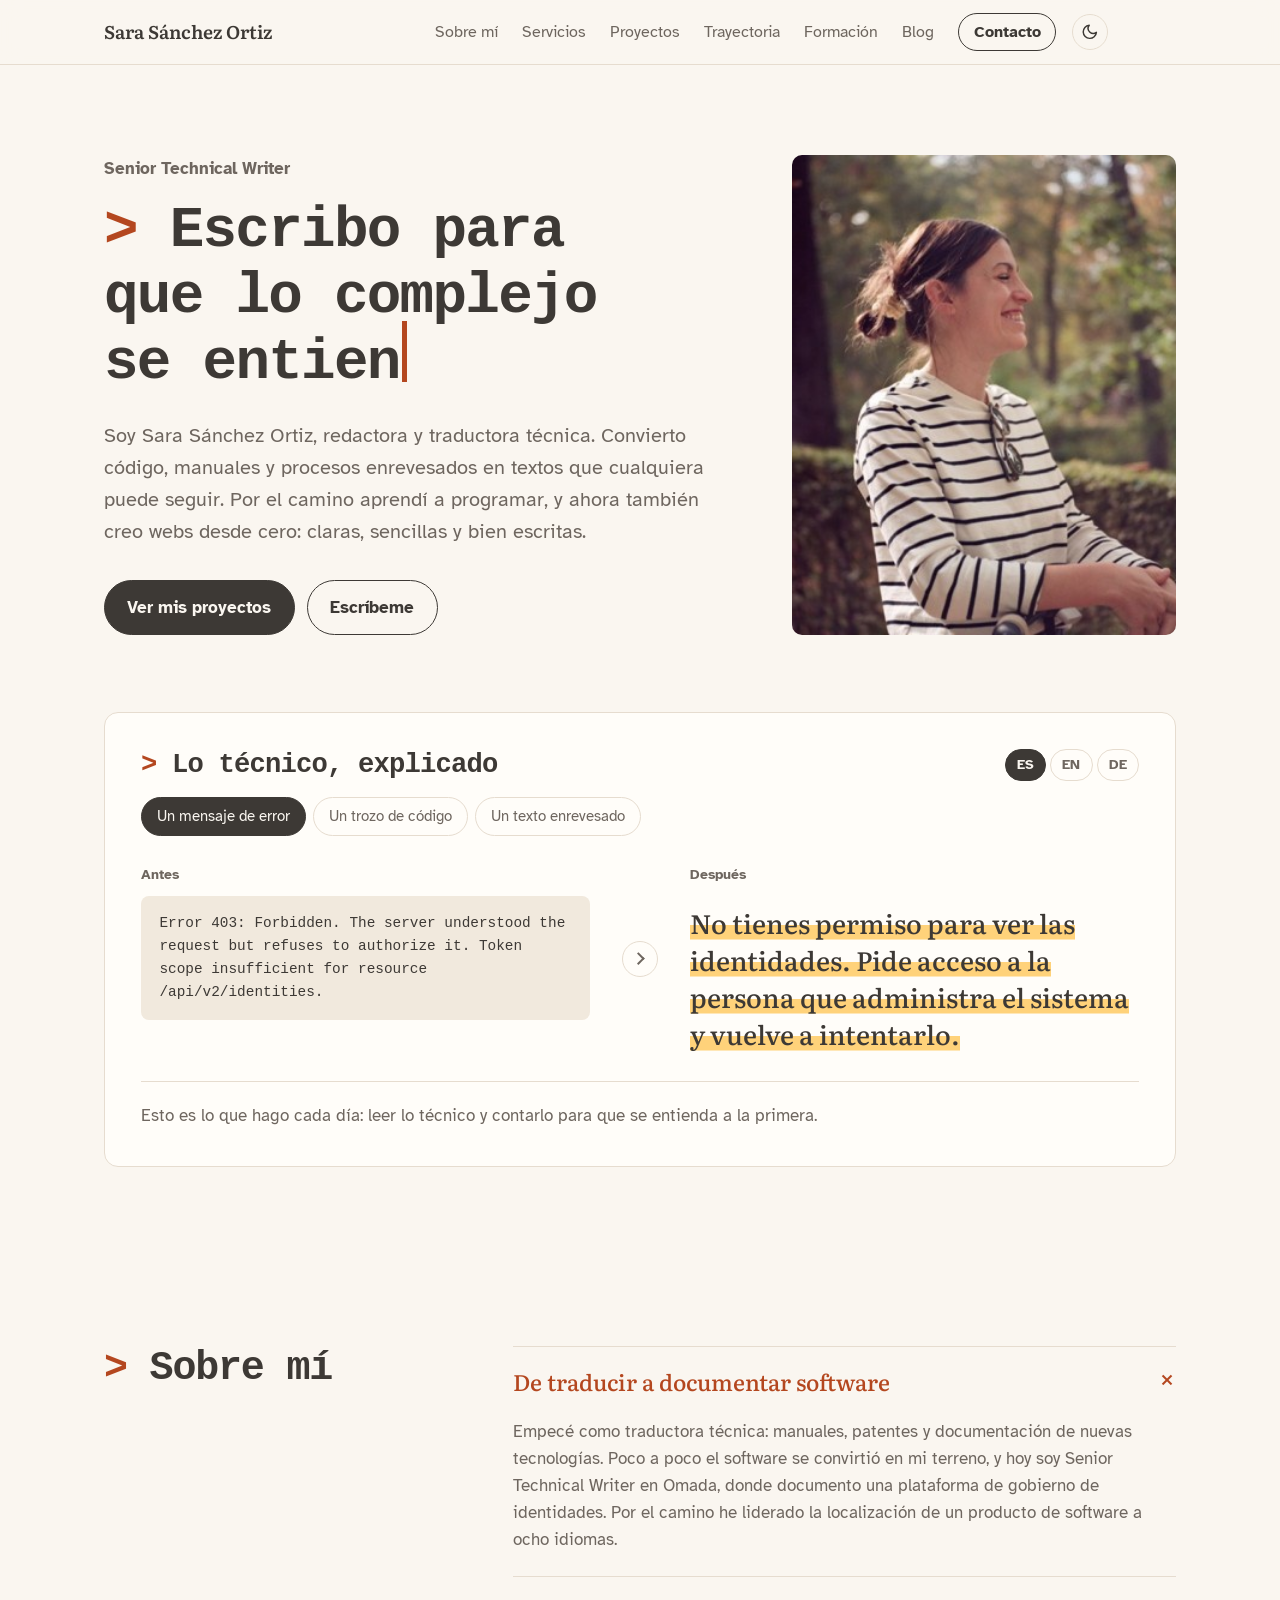
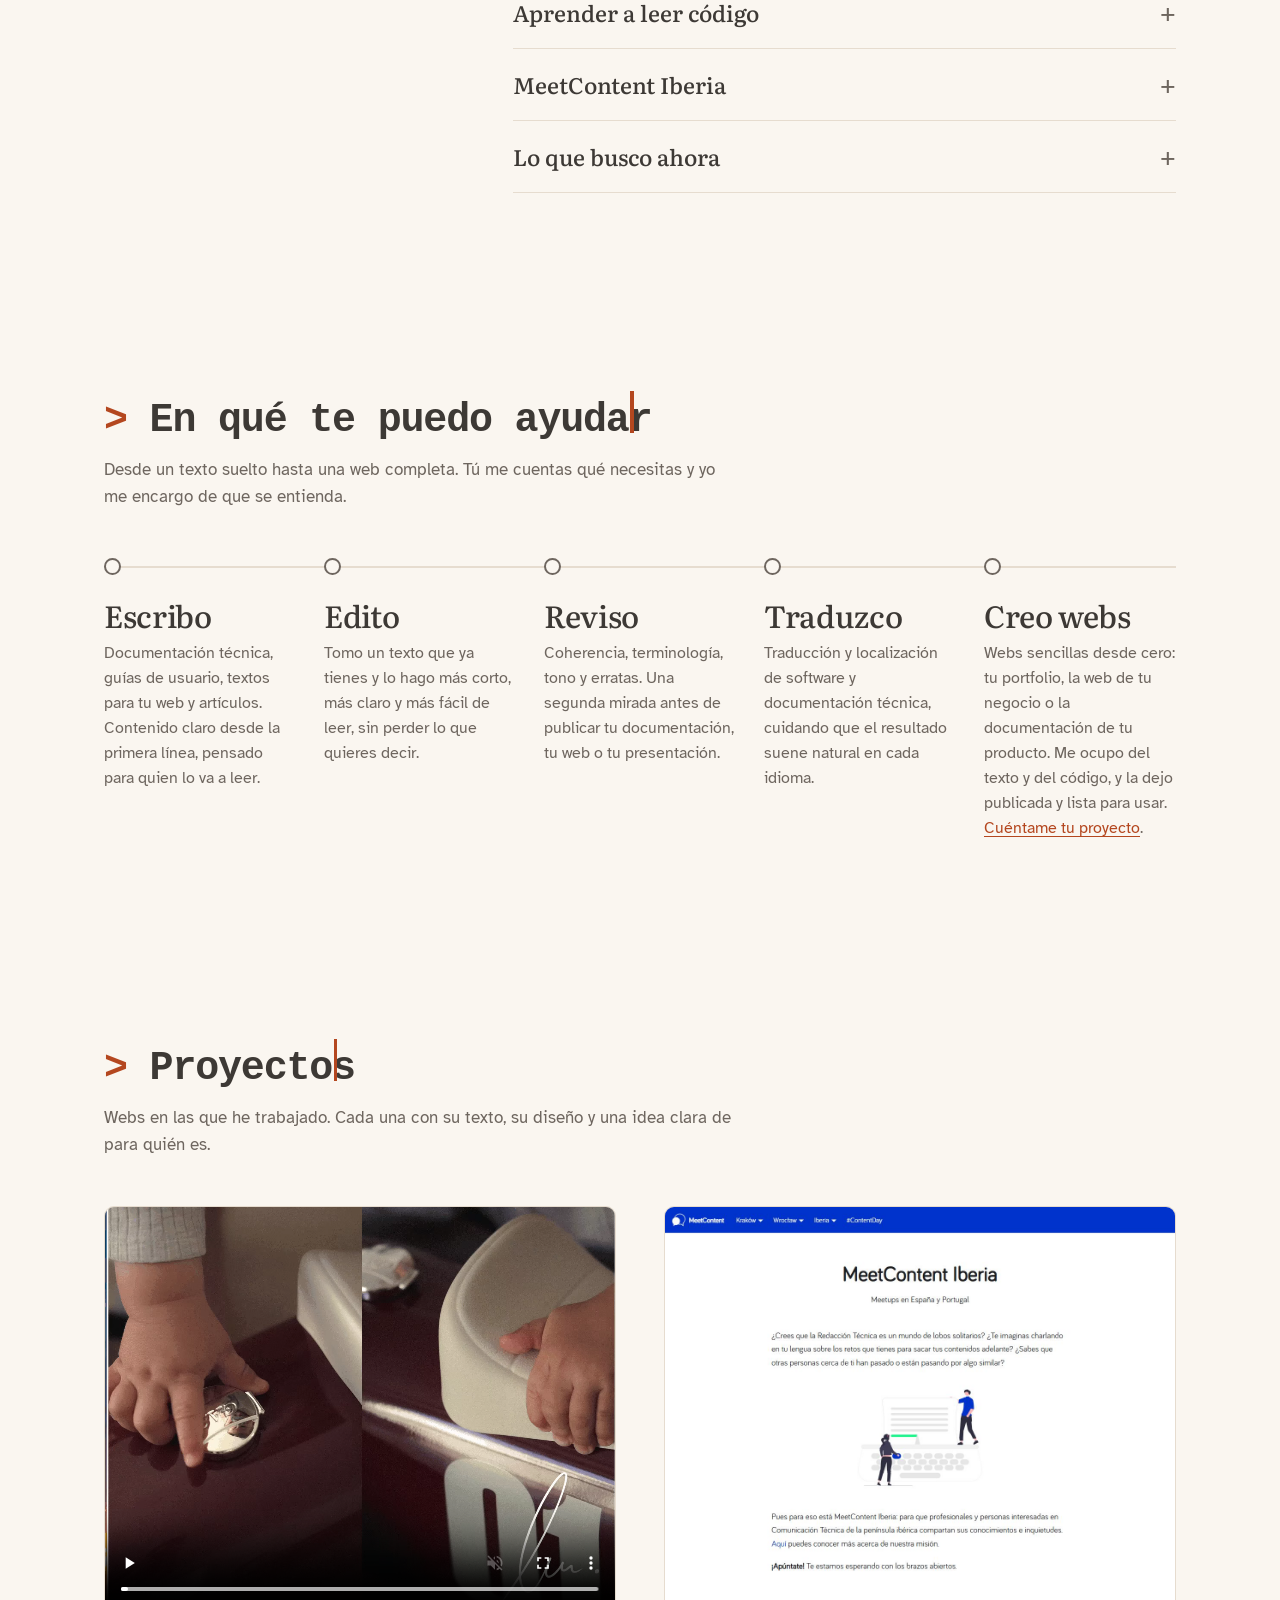
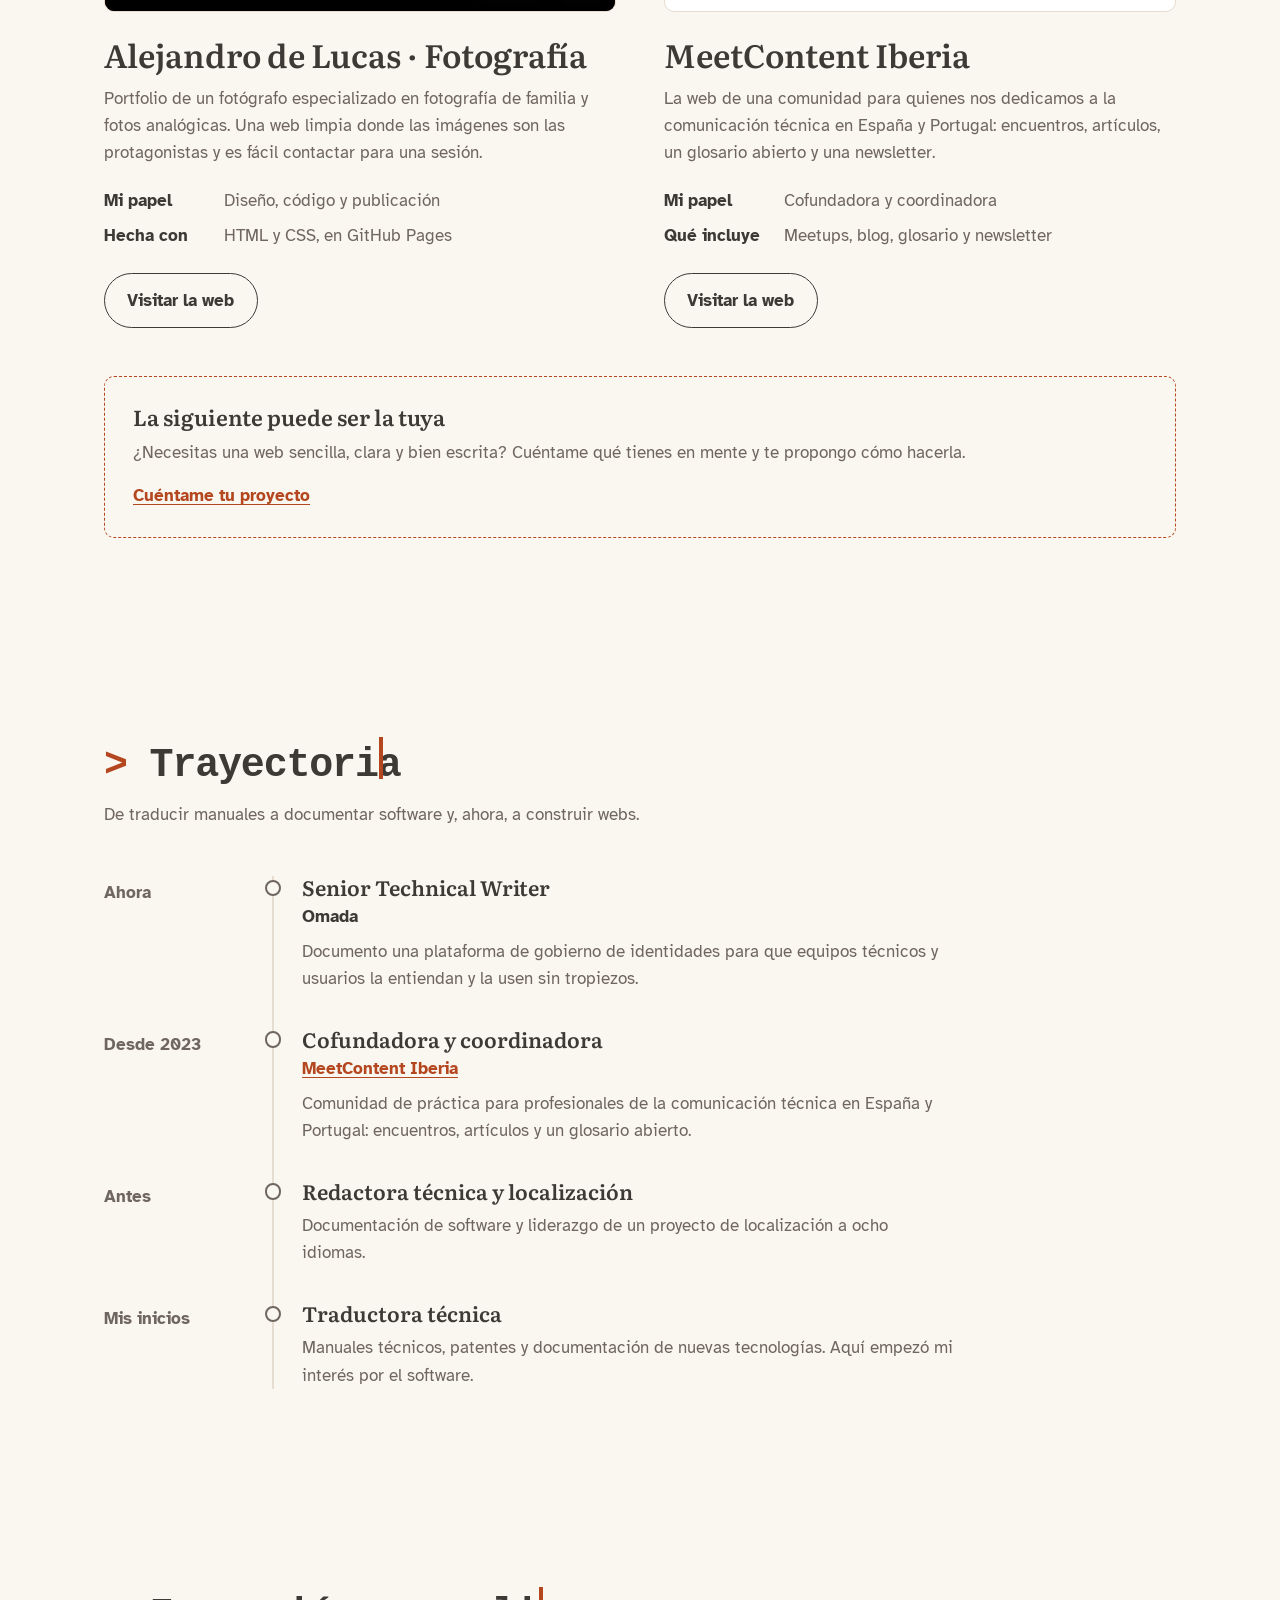
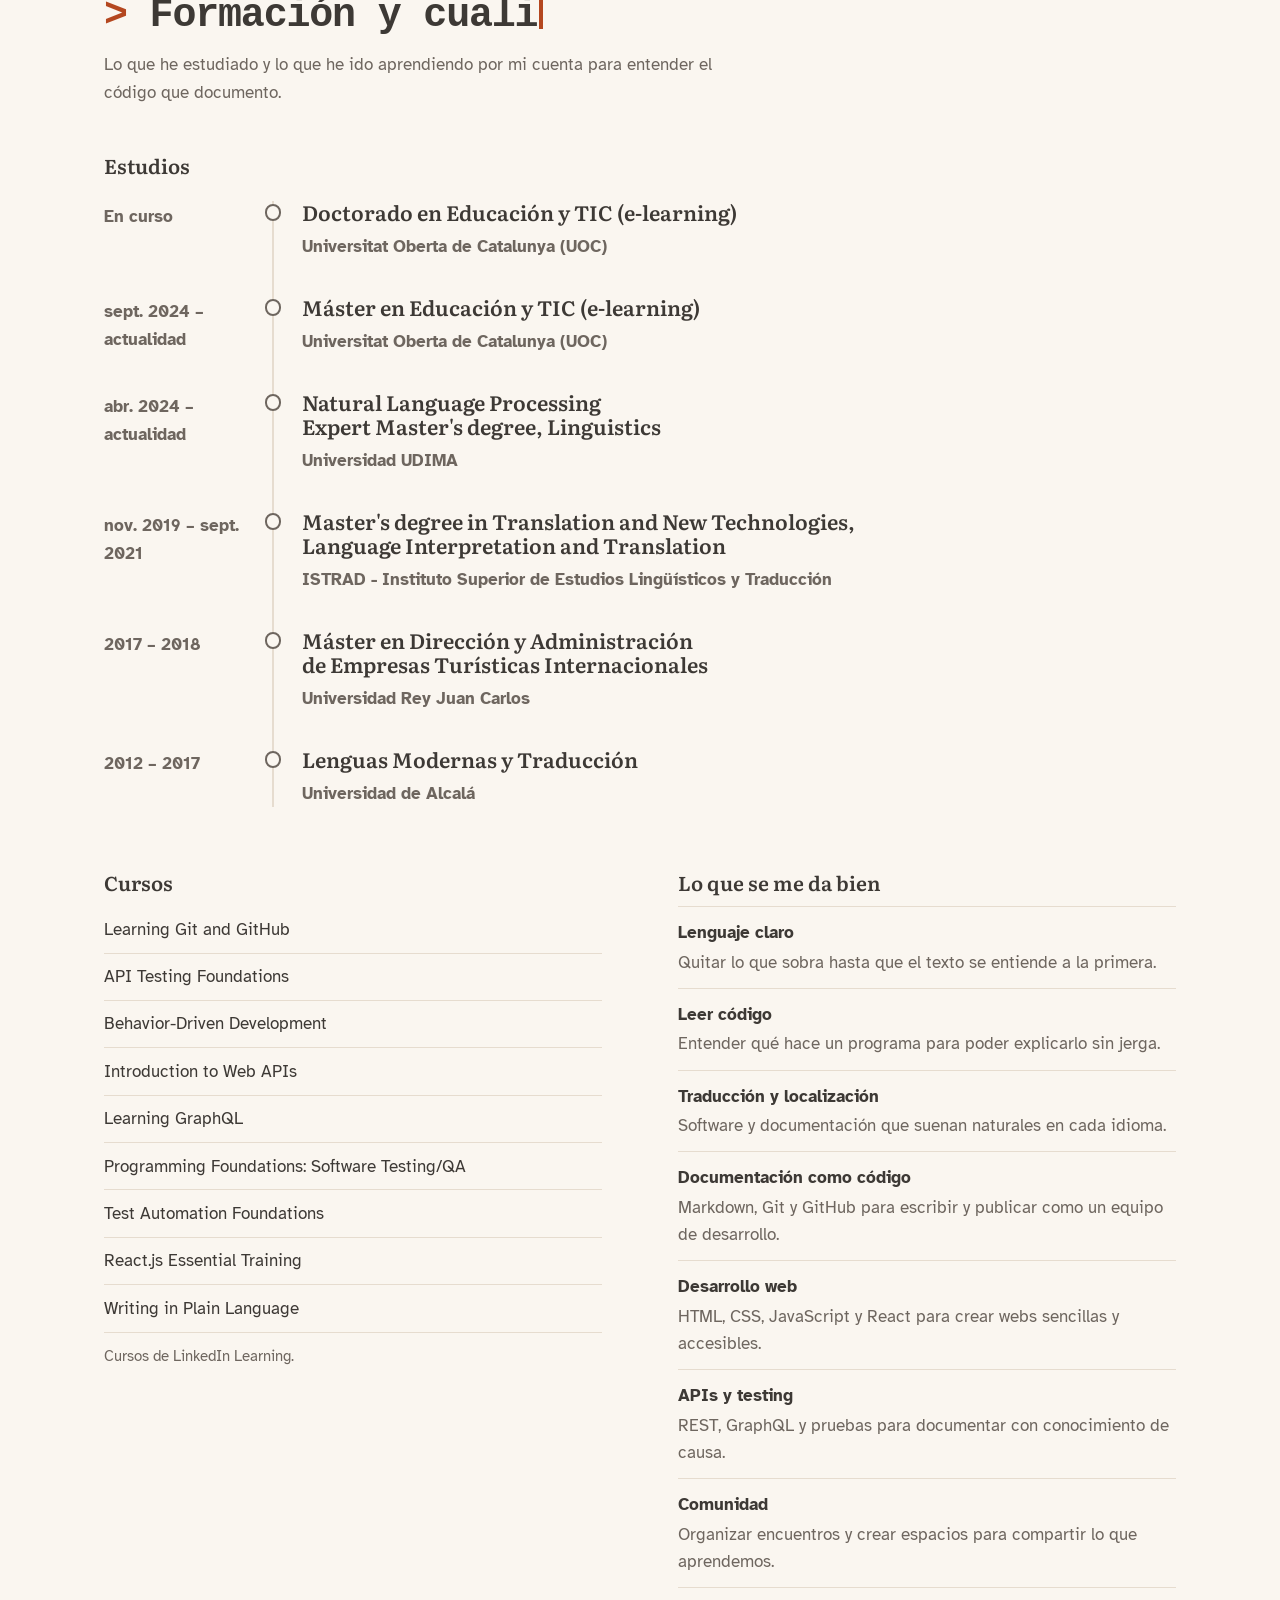
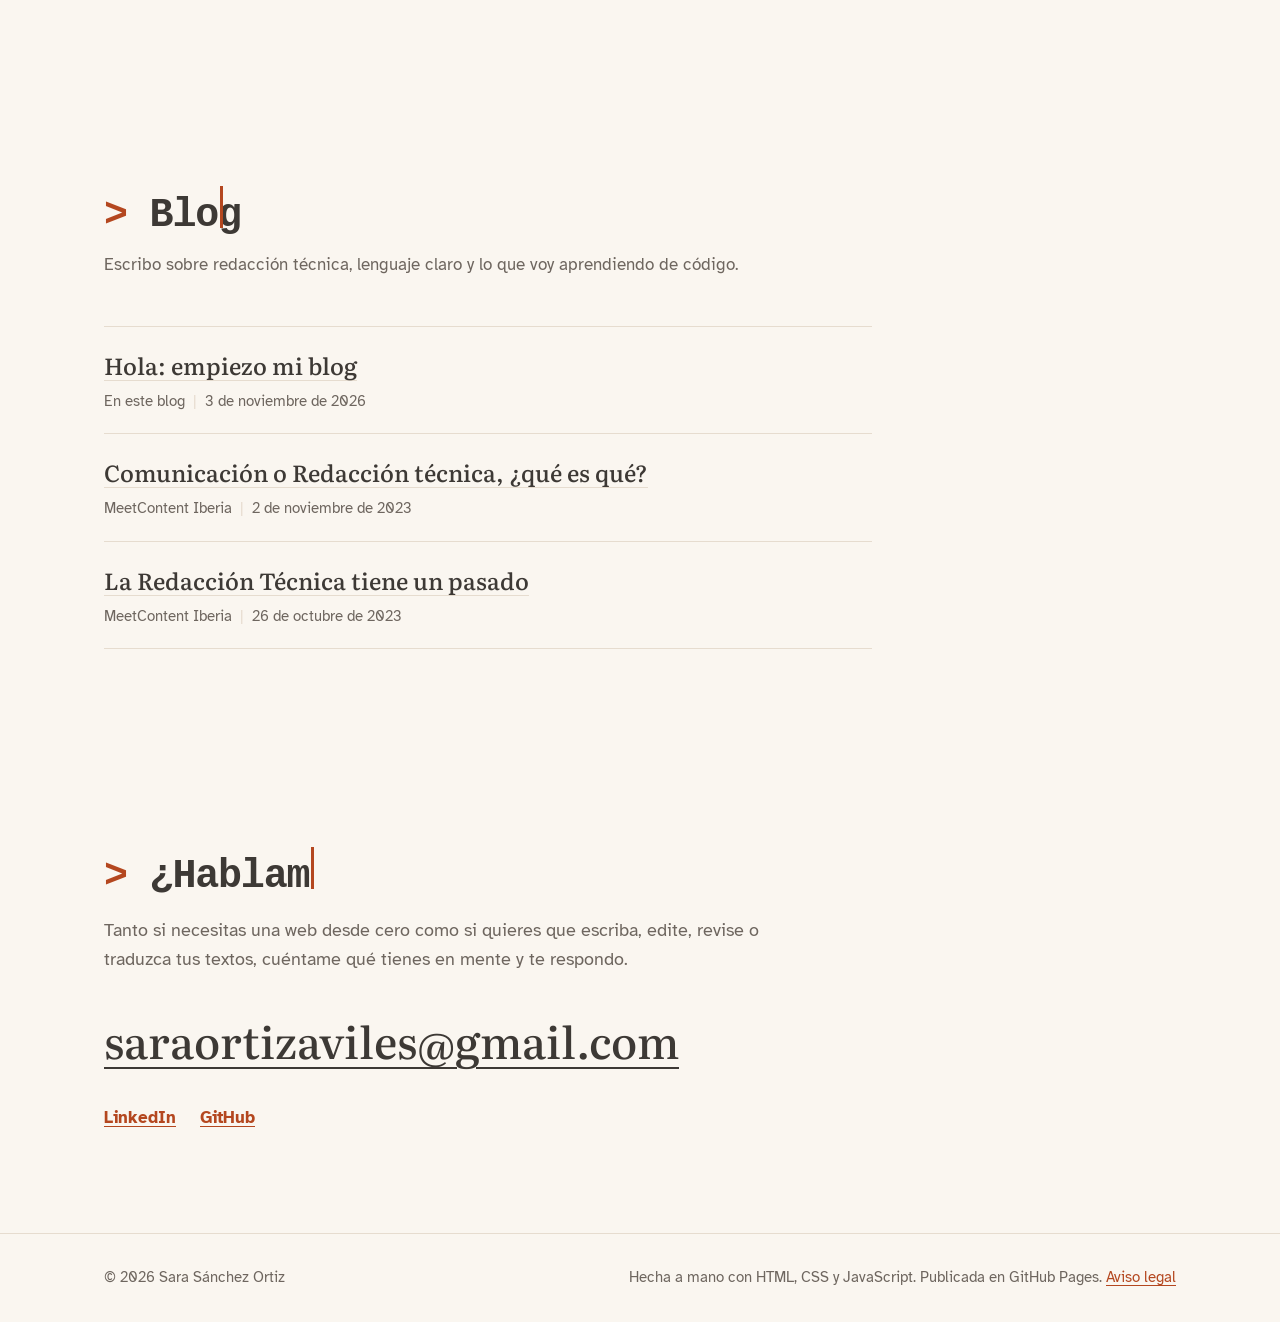
==== commit 43b0a073: "Rediseño: colores cálidos, títulos como código, acordeón, servicios y trayectoria con puntos - Palet" ====
--- a/index.html
+++ b/index.html
@@ -46,6 +46,8 @@
         <svg class="icon-moon" viewBox="0 0 24 24" aria-hidden="true"><path d="M21 12.8A9 9 0 1 1 11.2 3a7 7 0 0 0 9.8 9.8z"/></svg>
         <svg class="icon-sun" viewBox="0 0 24 24" aria-hidden="true"><circle cx="12" cy="12" r="4"/><path d="M12 2v2M12 20v2M4.9 4.9l1.4 1.4M17.7 17.7l1.4 1.4M2 12h2M20 12h2M4.9 19.1l1.4-1.4M17.7 6.3l1.4-1.4"/></svg>
       </button>
+      <!-- EDITA: espacio reservado para tu logo. Pon aquí, por ejemplo: <img src="img/logo.svg" alt="Logo de Sara Sánchez Ortiz" width="40" height="40"> -->
+      <div class="header-logo"></div>
     </div>
   </header>
 
@@ -142,26 +144,38 @@
     <section id="sobre-mi" class="section">
       <div class="wrap two-col">
         <h2>Sobre mí</h2>
-        <div class="prose">
-          <p>
-            Empecé como traductora técnica: manuales, patentes y documentación de nuevas tecnologías.
-            Poco a poco el software se convirtió en mi terreno, y hoy soy Senior Technical Writer en Omada,
-            donde documento una plataforma de gobierno de identidades. Por el camino he liderado la
-            localización de un producto de software a ocho idiomas.
-          </p>
-          <p>
-            Para explicar bien un producto hay que entenderlo por dentro. Por eso aprendí a leer código, a trabajar
-            con Git y GitHub, a probar APIs y a construir con HTML, CSS, JavaScript y React. Descubrí que una buena
-            web se parece mucho a un buen manual: estructura clara, palabras justas y nada que sobre.
-          </p>
-          <p>
-            También soy cofundadora de <a href="https://meetcontent.github.io/iberia/">MeetContent Iberia</a>,
-            una comunidad para quienes nos dedicamos a la comunicación técnica en España y Portugal.
-          </p>
-          <p>
-            Ahora quiero juntar las dos cosas que más disfruto, escribir y construir, para ayudar a empresas y
-            personas a tener una web clara, útil y fácil de usar.
-          </p>
+        <div class="accordion">
+          <details name="sobre-mi" open>
+            <summary>De traducir a documentar software</summary>
+            <p>
+              Empecé como traductora técnica: manuales, patentes y documentación de nuevas tecnologías.
+              Poco a poco el software se convirtió en mi terreno, y hoy soy Senior Technical Writer en Omada,
+              donde documento una plataforma de gobierno de identidades. Por el camino he liderado la
+              localización de un producto de software a ocho idiomas.
+            </p>
+          </details>
+          <details name="sobre-mi">
+            <summary>Aprender a leer código</summary>
+            <p>
+              Para explicar bien un producto hay que entenderlo por dentro. Por eso aprendí a leer código, a trabajar
+              con Git y GitHub, a probar APIs y a construir con HTML, CSS, JavaScript y React. Descubrí que una buena
+              web se parece mucho a un buen manual: estructura clara, palabras justas y nada que sobre.
+            </p>
+          </details>
+          <details name="sobre-mi">
+            <summary>MeetContent Iberia</summary>
+            <p>
+              También soy cofundadora de <a href="https://meetcontent.github.io/iberia/">MeetContent Iberia</a>,
+              una comunidad para quienes nos dedicamos a la comunicación técnica en España y Portugal.
+            </p>
+          </details>
+          <details name="sobre-mi">
+            <summary>Lo que busco ahora</summary>
+            <p>
+              Ahora quiero juntar las dos cosas que más disfruto, escribir y construir, para ayudar a empresas y
+              personas a tener una web clara, útil y fácil de usar.
+            </p>
+          </details>
         </div>
       </div>
     </section>
@@ -174,28 +188,28 @@
           <p>Desde un texto suelto hasta una web completa. Tú me cuentas qué necesitas y yo me encargo de que se entienda.</p>
         </div>
 
-        <div class="services">
-          <article class="service">
+        <ol class="services">
+          <li class="service">
             <h3>Escribo</h3>
             <p>Documentación técnica, guías de usuario, textos para tu web y artículos. Contenido claro desde la primera línea, pensado para quien lo va a leer.</p>
-          </article>
-          <article class="service">
+          </li>
+          <li class="service">
             <h3>Edito</h3>
             <p>Tomo un texto que ya tienes y lo hago más corto, más claro y más fácil de leer, sin perder lo que quieres decir.</p>
-          </article>
-          <article class="service">
+          </li>
+          <li class="service">
             <h3>Reviso</h3>
             <p>Coherencia, terminología, tono y erratas. Una segunda mirada antes de publicar tu documentación, tu web o tu presentación.</p>
-          </article>
-          <article class="service">
+          </li>
+          <li class="service">
             <h3>Traduzco</h3>
             <p>Traducción y localización de software y documentación técnica, cuidando que el resultado suene natural en cada idioma.</p>
-          </article>
-          <article class="service">
+          </li>
+          <li class="service">
             <h3>Creo webs</h3>
             <p>Webs sencillas desde cero: tu portfolio, la web de tu negocio o la documentación de tu producto. Me ocupo del texto y del código, y la dejo publicada y lista para usar. <a href="#contacto">Cuéntame tu proyecto</a>.</p>
-          </article>
-        </div>
+          </li>
+        </ol>
       </div>
     </section>
 
@@ -204,11 +218,12 @@
       <div class="wrap">
         <div class="section-head">
           <h2>Proyectos</h2>
-          <p>Webs que he creado. Cada una con su texto, su código y una idea clara de para quién es.</p>
-        </div>
-
+          <p>Webs en las que he trabajado. Cada una con su texto, su diseño y una idea clara de para quién es.</p>
+        </div>
+
+        <div class="project-grid">
         <!-- Vídeo del proyecto: img/proyecto-1.webm y img/proyecto-1.mp4 (con portada img/proyecto-1-poster.jpg) -->
-        <article class="project-feature">
+        <article class="project-card">
           <figure class="project-shot">
             <video autoplay muted loop playsinline controls preload="metadata" poster="img/proyecto-1-poster.jpg" width="1190" height="944" aria-label="Recorrido por la web Alejandro de Lucas · Fotografía">
               <source src="img/proyecto-1.webm" type="video/webm">
@@ -227,18 +242,27 @@
           </div>
         </article>
 
-        <div class="project-pair">
-          <article class="project-small">
-            <h3>Esta web</h3>
-            <p>Mi portfolio y mi CV. Diseñada, escrita y programada por mí con HTML, CSS y JavaScript, sin plantillas, y publicada en GitHub Pages.</p>
-            <a href="https://github.com/SaraSanchezOr">Ver el código en GitHub</a>
-          </article>
-          <article class="project-small project-next">
-            <h3>La siguiente puede ser la tuya</h3>
-            <p>¿Necesitas una web sencilla, clara y bien escrita? Cuéntame qué tienes en mente y te propongo cómo hacerla.</p>
-            <a href="#contacto">Cuéntame tu proyecto</a>
-          </article>
-        </div>
+        <article class="project-card">
+          <figure class="project-shot">
+            <img src="img/proyecto-2.jpg" alt="Captura de la web MeetContent Iberia" width="1190" height="944" loading="lazy">
+          </figure>
+          <div class="project-body">
+            <h3>MeetContent Iberia</h3>
+            <p>La web de una comunidad para quienes nos dedicamos a la comunicación técnica en España y Portugal: encuentros, artículos, un glosario abierto y una newsletter.</p>
+            <dl class="project-facts">
+              <div><dt>Mi papel</dt><dd>Cofundadora y coordinadora</dd></div>
+              <div><dt>Qué incluye</dt><dd>Meetups, blog, glosario y newsletter</dd></div>
+            </dl>
+            <a class="btn btn-secondary" href="https://meetcontent.github.io/iberia/">Visitar la web</a>
+          </div>
+        </article>
+        </div>
+
+        <article class="project-small project-next">
+          <h3>La siguiente puede ser la tuya</h3>
+          <p>¿Necesitas una web sencilla, clara y bien escrita? Cuéntame qué tienes en mente y te propongo cómo hacerla.</p>
+          <a href="#contacto">Cuéntame tu proyecto</a>
+        </article>
       </div>
     </section>
 
@@ -345,15 +369,15 @@
           <div>
             <h3 class="cv-title">Cursos</h3>
             <ul class="cv-list">
-              <li><span>Learning Git and GitHub</span><time datetime="2022-07">jul. 2022</time></li>
-              <li><span>API Testing Foundations</span><time datetime="2022-06">jun. 2022</time></li>
-              <li><span>Behavior-Driven Development</span><time datetime="2022-06">jun. 2022</time></li>
-              <li><span>Introduction to Web APIs</span><time datetime="2022-06">jun. 2022</time></li>
-              <li><span>Learning GraphQL</span><time datetime="2022-05">may. 2022</time></li>
-              <li><span>Programming Foundations: Software Testing/QA</span><time datetime="2022-05">may. 2022</time></li>
-              <li><span>Test Automation Foundations</span><time datetime="2022-05">may. 2022</time></li>
-              <li><span>React.js Essential Training</span><time datetime="2022-03">mar. 2022</time></li>
-              <li><span>Writing in Plain Language</span><time datetime="2022-03">mar. 2022</time></li>
+              <li><span>Learning Git and GitHub</span></li>
+              <li><span>API Testing Foundations</span></li>
+              <li><span>Behavior-Driven Development</span></li>
+              <li><span>Introduction to Web APIs</span></li>
+              <li><span>Learning GraphQL</span></li>
+              <li><span>Programming Foundations: Software Testing/QA</span></li>
+              <li><span>Test Automation Foundations</span></li>
+              <li><span>React.js Essential Training</span></li>
+              <li><span>Writing in Plain Language</span></li>
             </ul>
             <p class="cv-source">Cursos de LinkedIn Learning.</p>
           </div>
--- a/css/styles.css
+++ b/css/styles.css
@@ -4,15 +4,15 @@
    ========================================================= */
 
 :root {
-  /* Colores (modo claro) */
-  --paper: #F5F7FA;      /* fondo */
-  --surface: #FFFFFF;    /* cajas */
-  --ink: #1A2238;        /* texto principal, azul tinta */
-  --ink-soft: #4B5571;   /* texto secundario */
-  --line: #DCE1EA;       /* líneas y bordes */
-  --link: #2B50C8;       /* enlaces */
-  --marker: #FFE45E;     /* subrayador */
-  --code-bg: #EEF1F6;    /* fondo del código */
+  /* Colores: light-dark(modo claro, modo oscuro) */
+  --paper: light-dark(#FAF6F0, #2B2826);      /* fondo */
+  --surface: light-dark(#FFFDF9, #353230);    /* cajas */
+  --ink: light-dark(#3D3935, #F3EAE0);        /* texto principal, gris oscuro */
+  --ink-soft: light-dark(#6E665F, #C4BBB1);   /* texto secundario */
+  --line: light-dark(#E6DCCF, #4A4642);       /* líneas y bordes */
+  --link: light-dark(#B4471F, #F0A27A);       /* enlaces, terracota */
+  --marker: light-dark(#FFD27A, rgba(255, 190, 90, 0.32));  /* subrayador */
+  --code-bg: light-dark(#F1E9DD, #232120);    /* fondo del código */
 
   /* Tipografías */
   --font-head: "Literata", Georgia, "Times New Roman", serif;
@@ -25,35 +25,11 @@
   --radius: 10px;
   --header-h: 4rem;
 
-  color-scheme: light;
-}
-
-/* Modo oscuro: automático según el sistema, salvo que se elija a mano con el botón */
-@media (prefers-color-scheme: dark) {
-  :root:not([data-theme="light"]) {
-    --paper: #11162A;
-    --surface: #182036;
-    --ink: #E8EBF4;
-    --ink-soft: #A9B1C7;
-    --line: #2A3352;
-    --link: #93AEFF;
-    --marker: rgba(255, 228, 94, 0.32);
-    --code-bg: #0D1222;
-    color-scheme: dark;
-  }
-}
-
-:root[data-theme="dark"] {
-  --paper: #11162A;
-  --surface: #182036;
-  --ink: #E8EBF4;
-  --ink-soft: #A9B1C7;
-  --line: #2A3352;
-  --link: #93AEFF;
-  --marker: rgba(255, 228, 94, 0.32);
-  --code-bg: #0D1222;
-  color-scheme: dark;
-}
+  /* Sigue al sistema; el botón de la cabecera fuerza uno de los dos con data-theme */
+  color-scheme: light dark;
+}
+:root[data-theme="light"] { color-scheme: light; }
+:root[data-theme="dark"] { color-scheme: dark; }
 
 /* ---------- Base ---------- */
 
@@ -102,7 +78,7 @@
   border-radius: 4px;
 }
 
-::selection { background: #FFE45E; color: #1A2238; }
+::selection { background: #FFD27A; color: #3D3935; }
 
 .wrap {
   width: 100%;
@@ -155,6 +131,7 @@
   display: flex;
   align-items: center;
   gap: 1.5rem;
+  margin-left: auto;
 }
 
 .site-nav a {
@@ -162,7 +139,8 @@
   text-decoration: none;
   font-size: 0.975rem;
 }
-.site-nav a:hover { color: var(--ink); }
+.site-nav a { transition: color 0.2s, border-color 0.2s; }
+.site-nav a:hover { color: var(--link); }
 
 .site-nav .nav-cta {
   color: var(--ink);
@@ -171,6 +149,17 @@
   padding: 0.35rem 0.9rem;
   border-radius: 999px;
 }
+.site-nav .nav-cta:hover { border-color: var(--link); }
+
+/* Hueco reservado para el logo, arriba a la derecha */
+.header-logo {
+  flex-shrink: 0;
+  width: 2.75rem;
+  height: 2.75rem;
+  margin-left: 0.5rem;
+  order: 3;
+}
+.header-logo img { width: 100%; height: 100%; object-fit: contain; }
 
 .theme-toggle {
   display: none;
@@ -228,6 +217,7 @@
     font-size: 1.05rem;
     color: var(--ink);
   }
+  .js .site-nav a:hover { color: var(--link); }
   .js .site-nav .nav-cta {
     margin-top: 1rem;
     text-align: center;
@@ -272,12 +262,51 @@
   margin-bottom: 1rem;
 }
 
+/* Títulos escritos como código: tipografía monoespaciada, «>» delante y cursor */
+.hero h1,
+.section h2,
+.explainer-title,
+.article h1 {
+  font-family: var(--font-code);
+  letter-spacing: -0.03em;
+}
+.hero h1::before,
+.section h2::before,
+.explainer-title::before,
+.article h1::before {
+  content: "> " / "";
+  color: var(--link);
+}
+
 .hero h1 {
-  font-size: clamp(2.6rem, 1.5rem + 4.4vw, 4.9rem);
+  font-size: clamp(2rem, 1.2rem + 3.2vw, 3.6rem);
   font-weight: 600;
-  letter-spacing: -0.015em;
-  line-height: 1.04;
-  max-width: 13ch;
+  line-height: 1.15;
+  max-width: 18ch;
+}
+
+/* Efecto de escritura (lo activa js/main.js): cada letra aparece una a una */
+.typed .ch { opacity: 0; }
+.typed .ch.on { opacity: 1; }
+
+.cursor {
+  position: relative;
+  display: inline-block;
+  width: 0;
+}
+.cursor::after {
+  content: "";
+  position: absolute;
+  left: 0.04em;
+  bottom: -0.06em;
+  width: 0.09em;
+  height: 1.05em;
+  background: var(--link);
+}
+.cursor.done::after { animation: cursor-blink 1.1s steps(1) infinite; }
+
+@keyframes cursor-blink {
+  50% { opacity: 0; }
 }
 
 .hero-lead {
@@ -497,12 +526,10 @@
 
 .section {
   padding-block: clamp(4rem, 8vw, 6.5rem);
-  border-top: 1px solid var(--line);
 }
 
 .section h2 {
-  font-size: clamp(1.9rem, 1.35rem + 2vw, 2.75rem);
-  letter-spacing: -0.01em;
+  font-size: clamp(1.7rem, 1.2rem + 1.8vw, 2.5rem);
 }
 
 .section-head { margin-bottom: clamp(2rem, 4vw, 3rem); }
@@ -518,9 +545,57 @@
   gap: 2rem clamp(2rem, 6vw, 5rem);
 }
 
-.prose { max-width: 64ch; }
-.prose p + p { margin-top: 1.1rem; }
-.prose p:first-child { font-size: 1.15rem; }
+/* Acordeón de «Sobre mí» (details/summary: funciona sin JavaScript) */
+.accordion { max-width: 64ch; border-bottom: 1px solid var(--line); }
+
+.accordion details { border-top: 1px solid var(--line); }
+
+.accordion summary {
+  display: flex;
+  align-items: center;
+  justify-content: space-between;
+  gap: 1rem;
+  padding-block: 1.1rem;
+  font-family: var(--font-head);
+  font-size: clamp(1.15rem, 1.05rem + 0.5vw, 1.4rem);
+  font-weight: 500;
+  cursor: pointer;
+  list-style: none;
+}
+.accordion summary::-webkit-details-marker { display: none; }
+.accordion summary { transition: color 0.2s, padding-left 0.25s; }
+.accordion summary:hover { color: var(--link); padding-left: 0.5rem; }
+.accordion details[open] summary { color: var(--link); }
+
+/* El símbolo + gira hasta ser × al abrir */
+.accordion summary::after {
+  content: "+";
+  flex-shrink: 0;
+  font-family: var(--font-body);
+  font-size: 1.6rem;
+  line-height: 1;
+  color: var(--ink-soft);
+  transition: transform 0.35s cubic-bezier(0.65, 0, 0.35, 1), color 0.2s;
+}
+.accordion details[open] summary::after { transform: rotate(135deg); color: var(--link); }
+
+.accordion details p {
+  padding-bottom: 1.4rem;
+  color: var(--ink-soft);
+  opacity: 0;
+  transform: translateY(-0.5rem);
+  transition: opacity 0.35s 0.08s, transform 0.35s 0.08s;
+}
+.accordion details[open] p { opacity: 1; transform: none; }
+
+/* El contenido se despliega con altura animada (navegadores recientes; en los demás se abre de golpe) */
+:root { interpolate-size: allow-keywords; }
+.accordion details::details-content {
+  block-size: 0;
+  overflow: hidden;
+  transition: block-size 0.4s cubic-bezier(0.65, 0, 0.35, 1), content-visibility 0.4s allow-discrete;
+}
+.accordion details[open]::details-content { block-size: auto; }
 
 @media (max-width: 760px) {
   .two-col { grid-template-columns: 1fr; }
@@ -528,37 +603,124 @@
 
 /* ---------- Servicios ---------- */
 
+/* Línea horizontal con un punto por servicio. En pantallas estrechas la línea pasa a vertical */
+.services {
+  --gap: 1.75rem;
+  list-style: none;
+  margin: 0;
+  padding: 0;
+  display: grid;
+  grid-template-columns: repeat(5, minmax(0, 1fr));
+  gap: var(--gap);
+}
+
 .service {
+  position: relative;
+  padding-top: 2.5rem;
+}
+
+/* Tramo de línea que une este punto con el siguiente */
+.service::before {
+  content: "";
+  position: absolute;
+  top: 0.5rem;
+  left: 0;
+  right: calc(var(--gap) * -1);
+  height: 2px;
+  background: var(--line);
+  transform-origin: left;
+}
+.service:last-child::before { right: 0; }
+
+/* El punto */
+.service::after {
+  content: "";
+  position: absolute;
+  top: 0;
+  left: 0;
+  width: 1.05rem;
+  height: 1.05rem;
+  border-radius: 50%;
+  background: var(--paper);
+  border: 2px solid var(--ink-soft);
+  transition: scale 0.25s cubic-bezier(0.34, 1.56, 0.64, 1), background-color 0.2s, border-color 0.2s, box-shadow 0.2s;
+}
+.service:hover::after {
+  scale: 1.8;
+  background: var(--link);
+  border-color: var(--link);
+  box-shadow: 0 0 0 3px color-mix(in srgb, var(--link) 20%, transparent);
+}
+
+.service h3 {
+  font-size: clamp(1.5rem, 1.1rem + 1vw, 2rem);
+  font-weight: 500;
+  letter-spacing: -0.01em;
+  line-height: 1.1;
+}
+
+.service p {
+  margin-top: 0.6rem;
+  font-size: 0.975rem;
+  color: var(--ink-soft);
+}
+
+/* Aparición: la línea se dibuja y los puntos van saliendo de uno en uno (lo activa js/main.js) */
+.js .services:not(.is-in) .service::before { transform: scaleX(0); }
+.js .services:not(.is-in) .service::after { transform: scale(0); }
+.js .services:not(.is-in) .service h3,
+.js .services:not(.is-in) .service p { opacity: 0; transform: translateY(0.75rem); }
+
+.js .services .service::before { transition: transform 0.5s ease-out calc(var(--i) * 0.3s + 0.15s); }
+.js .services .service::after {
+  transition: transform 0.4s cubic-bezier(0.34, 1.56, 0.64, 1) calc(var(--i) * 0.3s),
+              scale 0.25s cubic-bezier(0.34, 1.56, 0.64, 1),
+              background-color 0.2s, border-color 0.2s, box-shadow 0.2s;
+}
+.js .services .service h3,
+.js .services .service p { transition: opacity 0.5s calc(var(--i) * 0.3s + 0.1s), transform 0.5s calc(var(--i) * 0.3s + 0.1s); }
+
+@media (max-width: 1000px) {
+  .services { grid-template-columns: 1fr; --gap: 2rem; }
+
+  .service { padding: 0 0 0 2.25rem; }
+
+  .service::before {
+    top: 0.5rem;
+    bottom: calc(var(--gap) * -1);
+    left: 0.5rem;
+    right: auto;
+    width: 2px;
+    height: auto;
+    transform-origin: top;
+  }
+  .service:last-child::before { display: none; }
+  .service::after { top: 0.2rem; }
+
+  .js .services:not(.is-in) .service::before { transform: scaleY(0); }
+}
+
+/* ---------- Proyectos ---------- */
+
+.project-grid {
   display: grid;
-  grid-template-columns: minmax(10rem, 18rem) minmax(0, 1fr);
-  gap: 0.75rem clamp(1.5rem, 5vw, 4rem);
-  align-items: baseline;
-  padding-block: clamp(1.25rem, 3vw, 2rem);
-  border-top: 1px solid var(--line);
-}
-.service:last-child { border-bottom: 1px solid var(--line); }
-
-.service h3 {
-  font-size: clamp(2rem, 1.4rem + 2.4vw, 3.25rem);
-  font-weight: 500;
-  letter-spacing: -0.015em;
-  line-height: 1;
-}
-
-.service p { max-width: 58ch; color: var(--ink-soft); }
-
-@media (max-width: 640px) {
-  .service { grid-template-columns: 1fr; }
-}
-
-/* ---------- Proyectos ---------- */
-
-.project-feature {
-  display: grid;
-  grid-template-columns: minmax(0, 1.4fr) minmax(0, 1fr);
+  grid-template-columns: repeat(2, minmax(0, 1fr));
   gap: clamp(1.5rem, 4vw, 3rem);
-  align-items: center;
-}
+}
+
+.project-card {
+  display: flex;
+  flex-direction: column;
+  gap: 1.5rem;
+}
+
+.project-body {
+  display: flex;
+  flex-direction: column;
+  align-items: flex-start;
+  flex: 1;
+}
+.project-body .btn { margin-top: auto; }
 
 .project-shot {
   margin: 0;
@@ -588,31 +750,24 @@
 .project-facts dt { font-weight: 700; }
 .project-facts dd { margin: 0; color: var(--ink-soft); }
 
-.project-pair {
-  display: grid;
-  grid-template-columns: repeat(2, minmax(0, 1fr));
-  gap: 1.25rem;
+.project-small {
   margin-top: clamp(2rem, 4vw, 3rem);
-}
-
-.project-small {
   padding: clamp(1.25rem, 3vw, 1.75rem);
   border-radius: var(--radius);
   background: var(--surface);
   border: 1px solid var(--line);
 }
 .project-small h3 { font-size: 1.35rem; }
-.project-small p { color: var(--ink-soft); margin: 0.6rem 0 1rem; }
-.project-small a { font-weight: 700; }
+.project-small p { color: var(--ink-soft); margin-top: 0.6rem; }
+.project-small a { display: inline-block; margin-top: 1rem; font-weight: 700; }
 
 .project-next {
   background: transparent;
-  border: 1.5px dashed var(--ink-soft);
+  border: 1.5px dashed var(--link);
 }
 
 @media (max-width: 760px) {
-  .project-feature,
-  .project-pair { grid-template-columns: 1fr; }
+  .project-grid { grid-template-columns: 1fr; }
 }
 
 /* ---------- Trayectoria ---------- */
@@ -643,21 +798,38 @@
 }
 .timeline li:last-child .tl-what { padding-bottom: 0; }
 
+/* Mismo punto que en «En qué te puedo ayudar» */
 .tl-what::before {
   content: "";
   position: absolute;
-  left: -7px;
-  top: 0.45rem;
-  width: 12px;
-  height: 12px;
+  left: calc(-0.525rem - 1px);
+  top: 0.2rem;
+  width: 1.05rem;
+  height: 1.05rem;
   border-radius: 50%;
   background: var(--paper);
   border: 2px solid var(--ink-soft);
-}
-.timeline li:first-child .tl-what::before {
-  background: var(--ink);
-  border-color: var(--ink);
-}
+  transition: scale 0.25s cubic-bezier(0.34, 1.56, 0.64, 1), background-color 0.2s, border-color 0.2s, box-shadow 0.2s;
+}
+.timeline li:hover .tl-what::before {
+  scale: 1.8;
+  background: var(--link);
+  border-color: var(--link);
+  box-shadow: 0 0 0 3px color-mix(in srgb, var(--link) 20%, transparent);
+}
+
+/* Aparición: los puntos van saliendo de uno en uno (lo activa js/main.js) */
+.js .timeline:not(.is-in) .tl-what::before { transform: scale(0); }
+.js .timeline:not(.is-in) .tl-when,
+.js .timeline:not(.is-in) .tl-what > * { opacity: 0; transform: translateY(0.75rem); }
+
+.js .timeline .tl-what::before {
+  transition: transform 0.4s cubic-bezier(0.34, 1.56, 0.64, 1) calc(var(--i) * 0.3s),
+              scale 0.25s cubic-bezier(0.34, 1.56, 0.64, 1),
+              background-color 0.2s, border-color 0.2s, box-shadow 0.2s;
+}
+.js .timeline .tl-when,
+.js .timeline .tl-what > * { transition: opacity 0.5s calc(var(--i) * 0.3s + 0.1s), transform 0.5s calc(var(--i) * 0.3s + 0.1s); }
 
 .tl-what h3 { font-size: 1.3rem; }
 .tl-org { font-weight: 700; margin-top: 0.15rem; }
@@ -690,20 +862,8 @@
   padding: 0;
 }
 .cv-list li {
-  display: flex;
-  justify-content: space-between;
-  align-items: baseline;
-  gap: 1rem;
   padding-block: 0.6rem;
   border-bottom: 1px solid var(--line);
-}
-.cv-list small { color: var(--ink-soft); font-size: 0.925rem; }
-.cv-list time,
-.cv-list .cv-when {
-  flex-shrink: 0;
-  text-align: right;
-  color: var(--ink-soft);
-  font-size: 0.925rem;
 }
 
 .cv-source {
@@ -810,9 +970,8 @@
 }
 
 .article h1 {
-  font-size: clamp(2.2rem, 1.5rem + 3vw, 3.4rem);
-  letter-spacing: -0.015em;
-  line-height: 1.08;
+  font-size: clamp(1.9rem, 1.3rem + 2.6vw, 3rem);
+  line-height: 1.15;
 }
 .article-meta {
   color: var(--ink-soft);
@@ -839,4 +998,15 @@
   html { scroll-behavior: auto; }
   .panel:not([hidden]) .marker { animation: none; }
   .btn { transition: none; }
-}
+  .accordion summary,
+  .accordion summary::after,
+  .accordion details p,
+  .accordion details::details-content { transition: none; }
+  .js .services .service::before,
+  .js .services .service::after,
+  .js .services .service h3,
+  .js .services .service p,
+  .js .timeline .tl-what::before,
+  .js .timeline .tl-when,
+  .js .timeline .tl-what > * { transition: none; }
+}
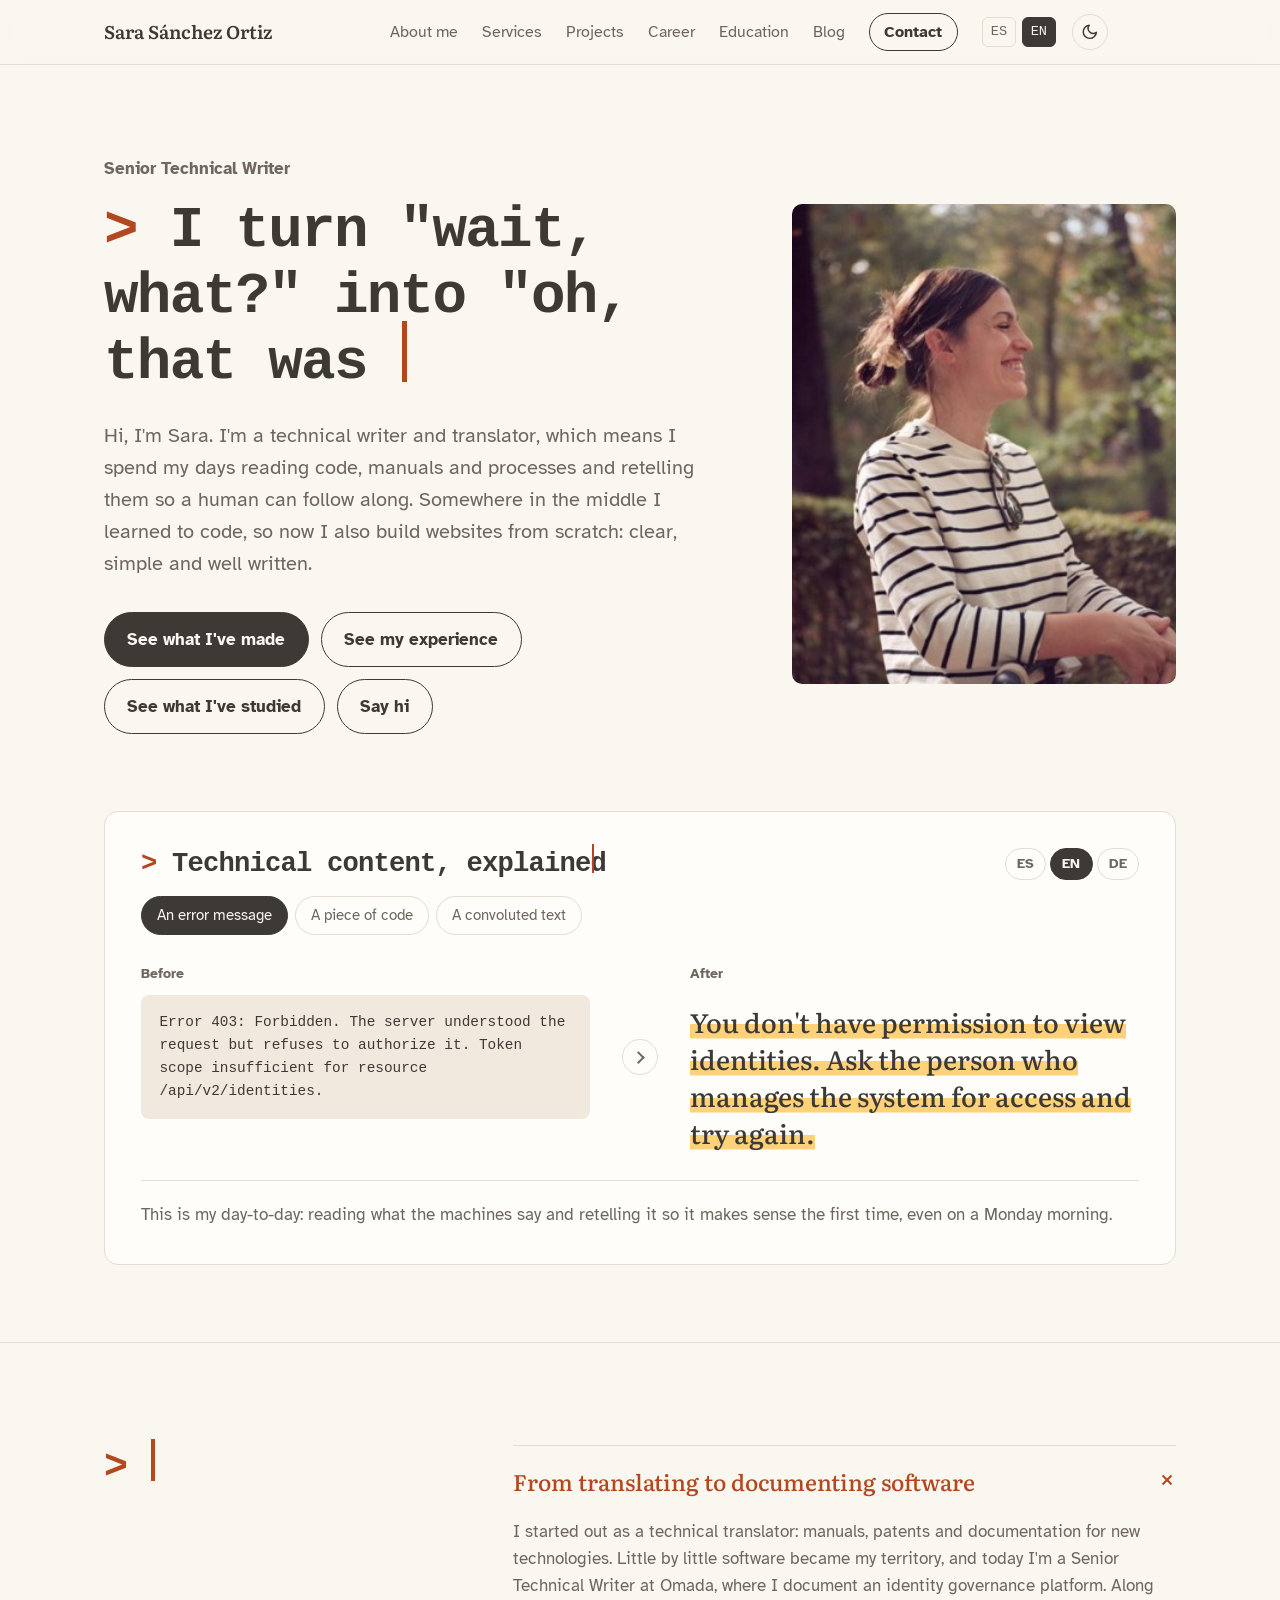
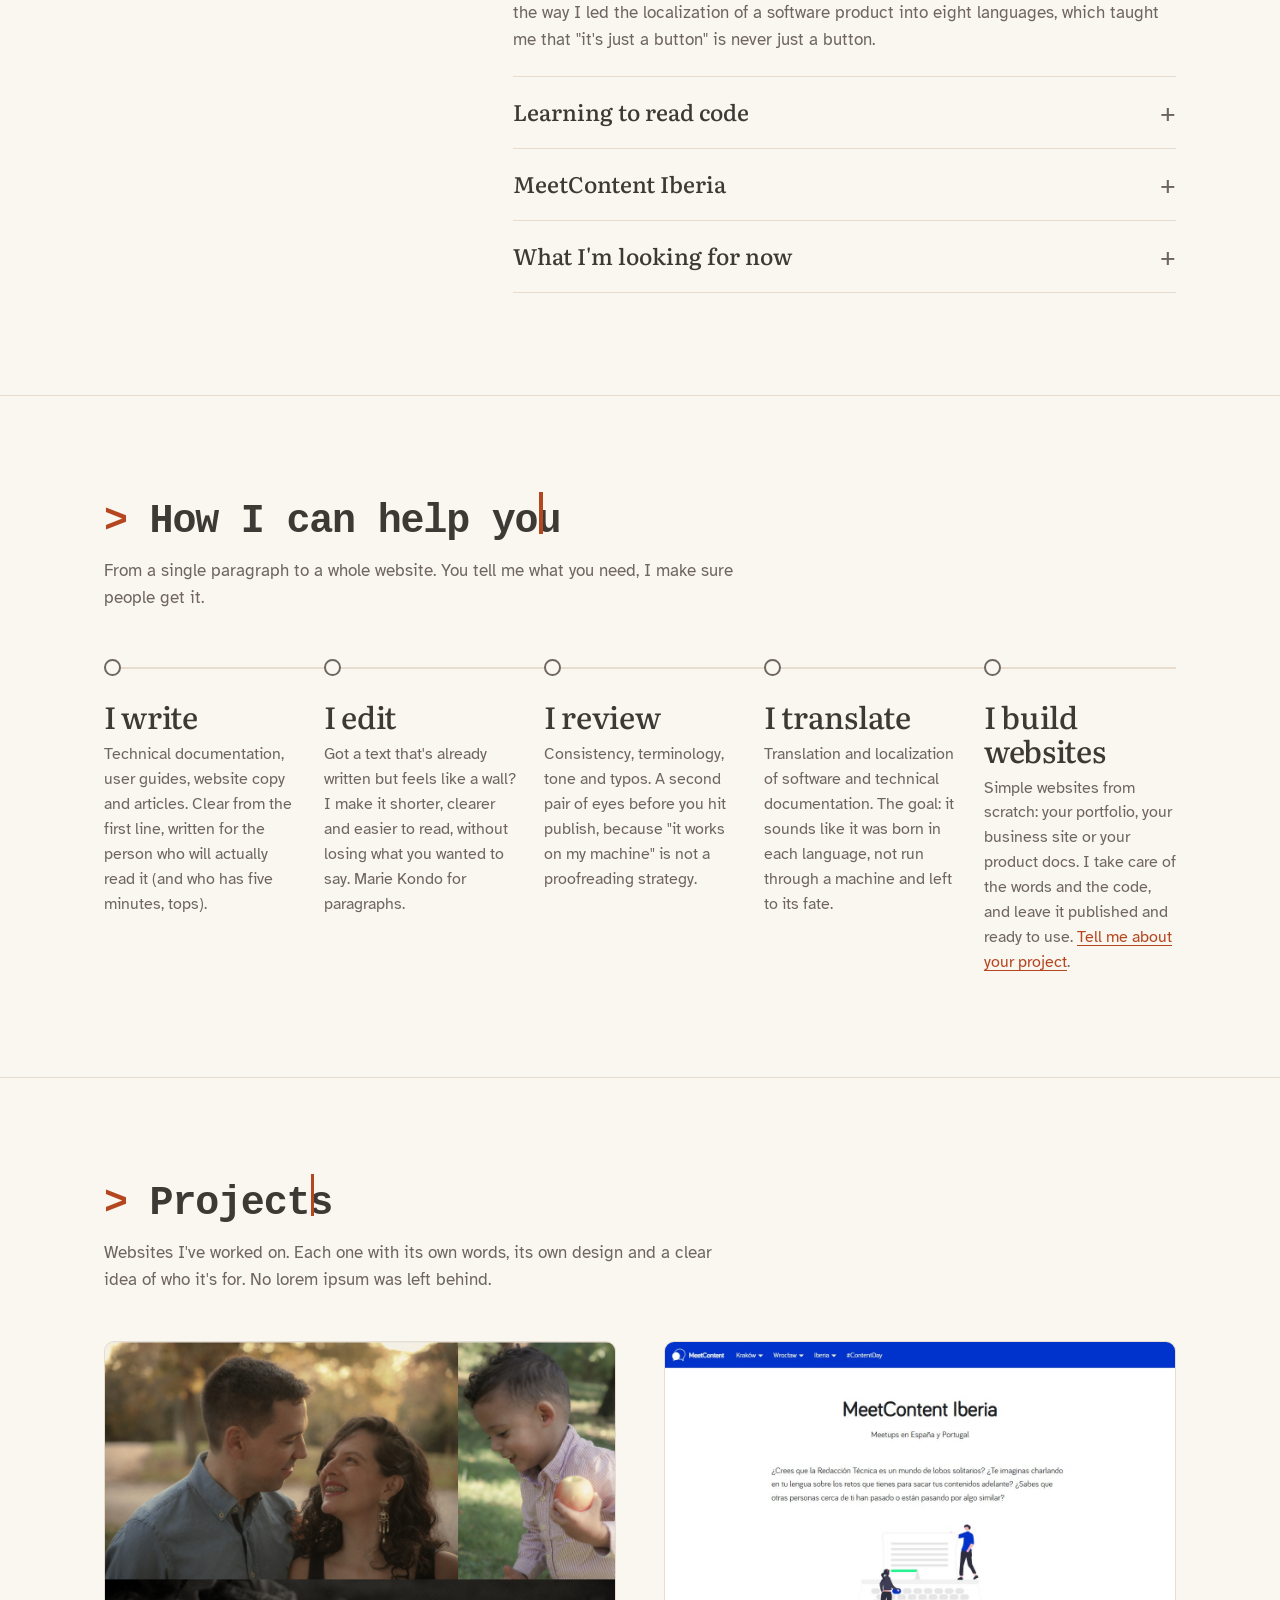
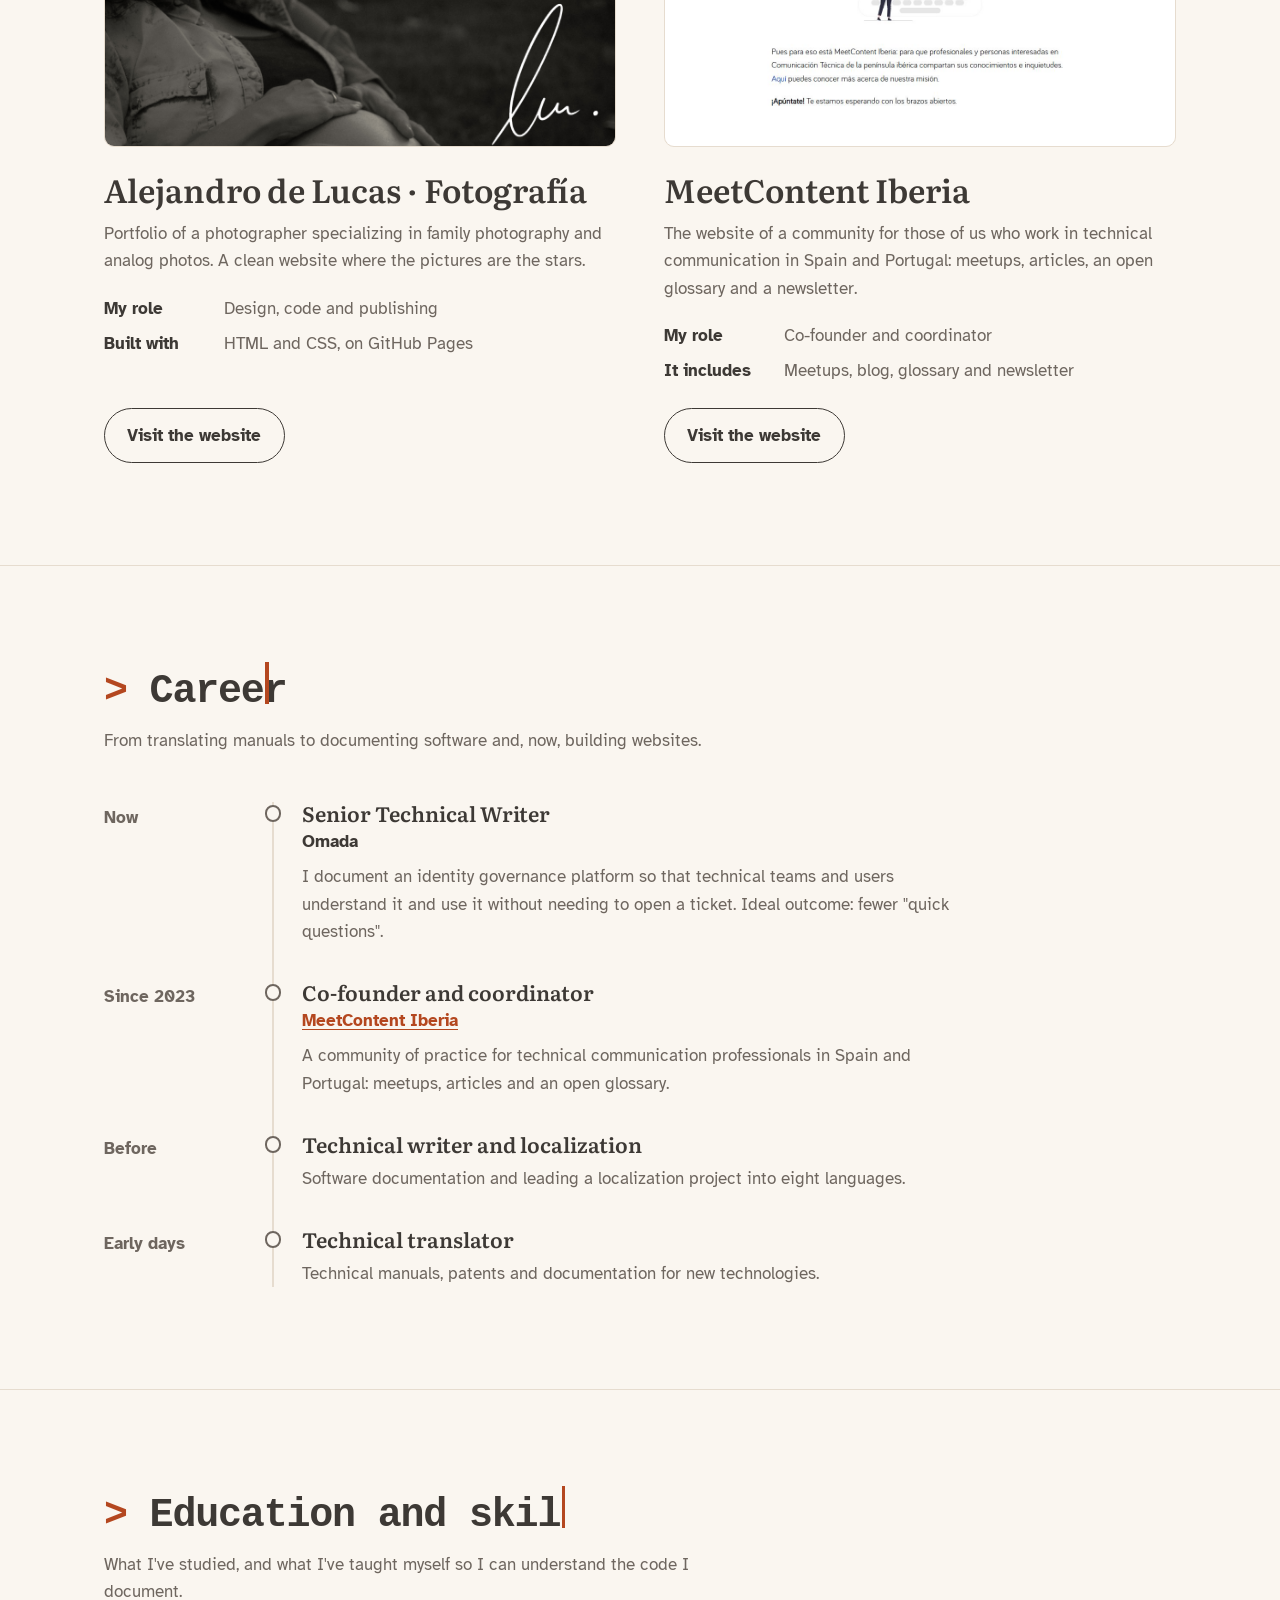
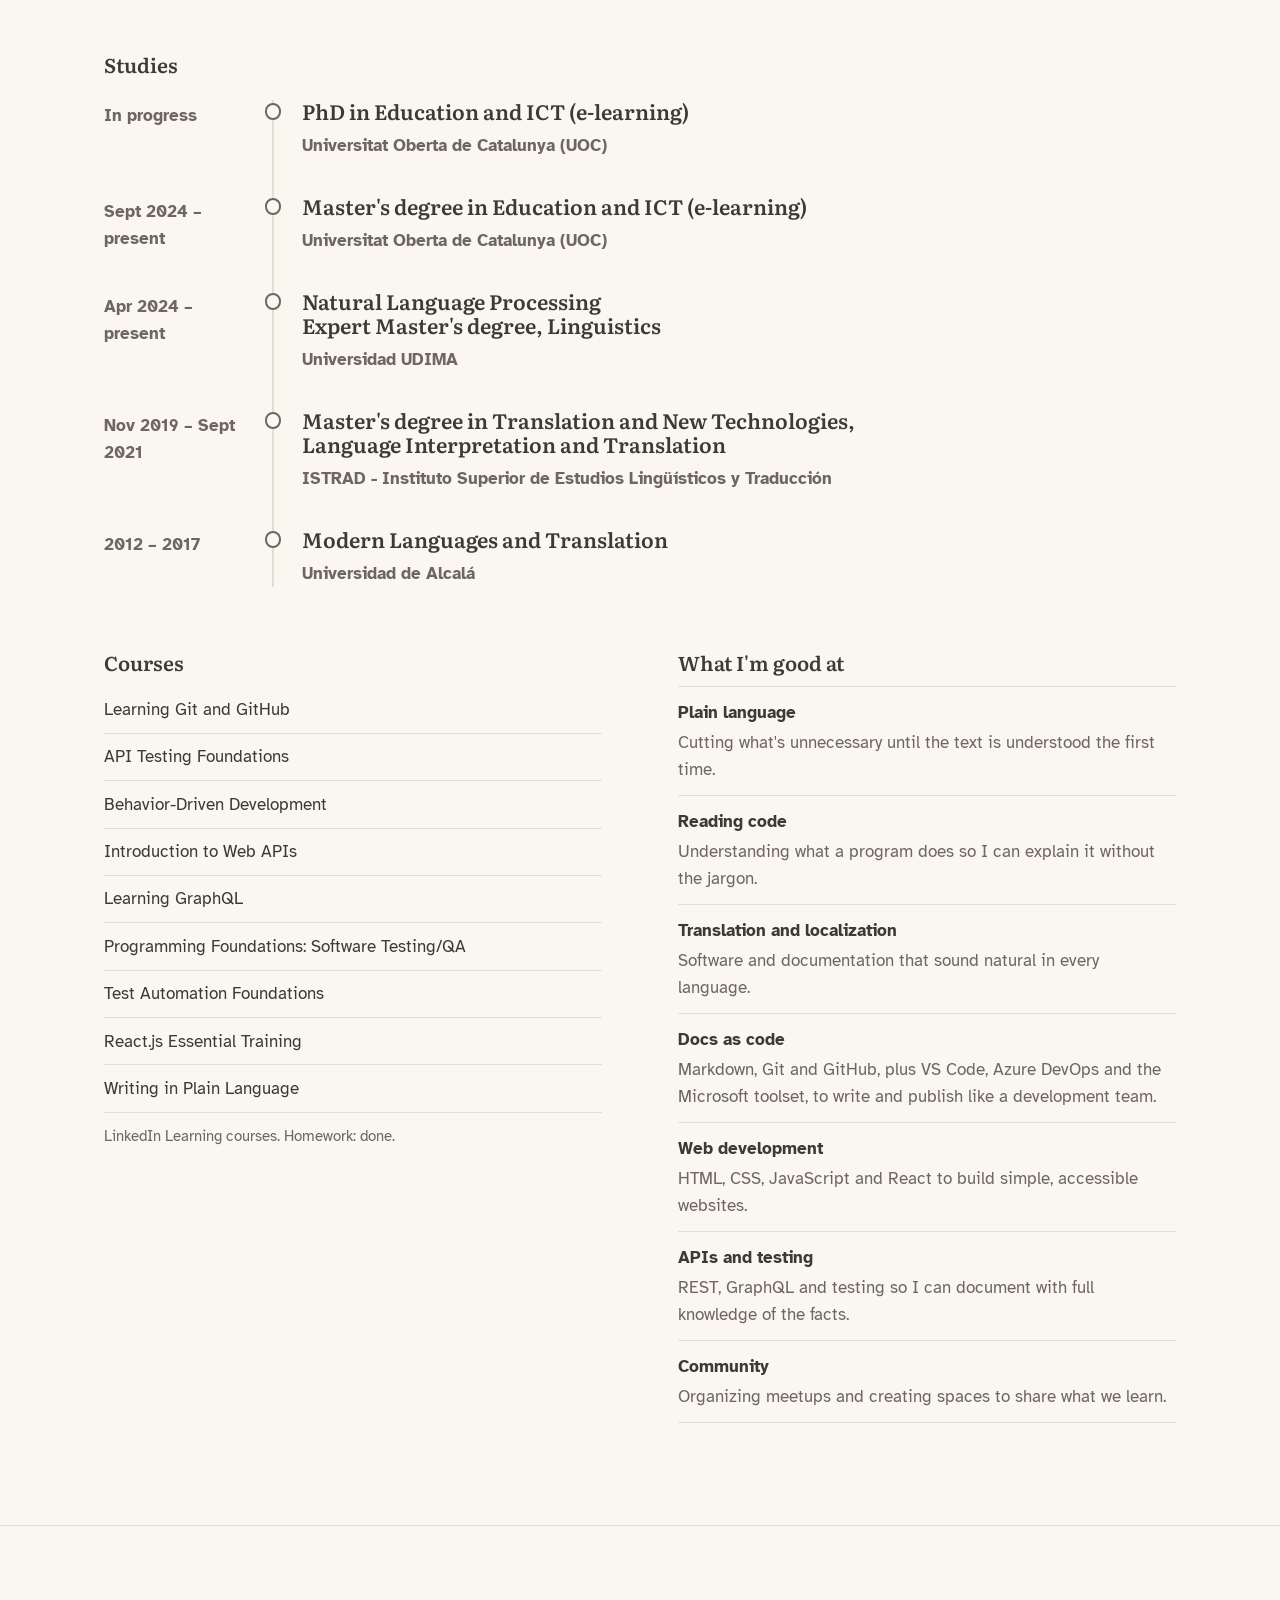
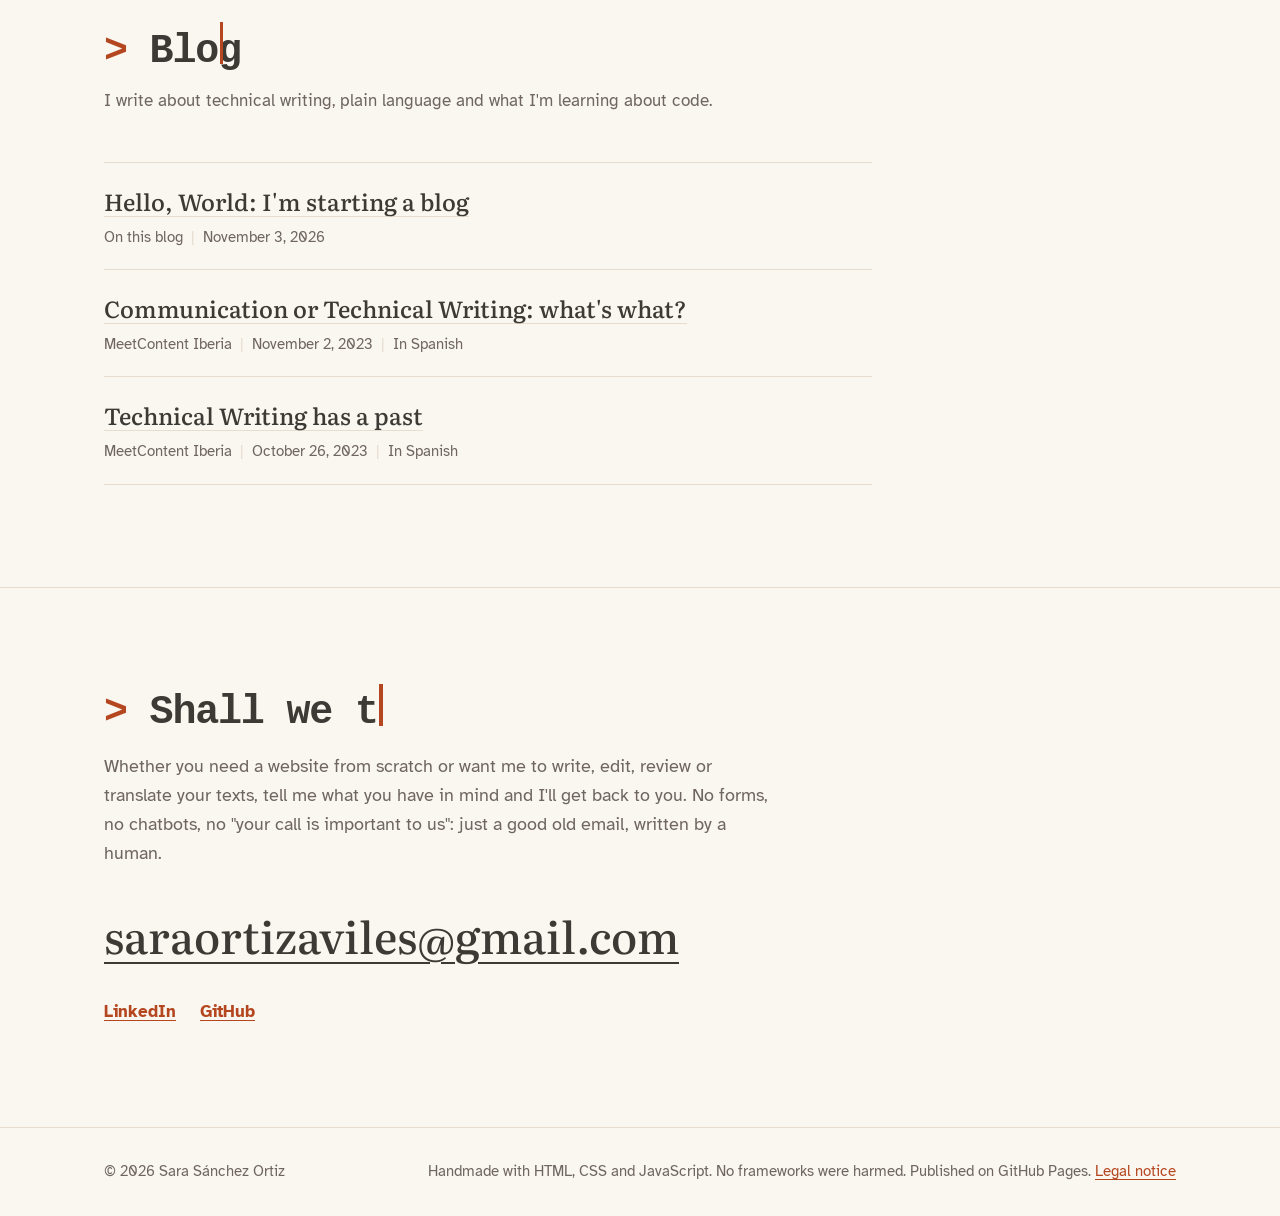
==== commit bce17f55: "Añade versión en español e inglés, nuevo titular y favicon crema - Web en inglés en la raíz y en esp" ====
--- a/index.html
+++ b/index.html
@@ -1,20 +1,18 @@
 <!DOCTYPE html>
-<html lang="es">
+<html lang="en">
 <head>
   <meta charset="UTF-8">
   <meta name="viewport" content="width=device-width, initial-scale=1">
-  <title>Sara Sánchez Ortiz | Redacción técnica, traducción y creación de webs</title>
-  <meta name="description" content="Sara Sánchez Ortiz, Senior Technical Writer en Omada. Escribo, edito, reviso y traduzco contenidos técnicos, y creo webs sencillas desde cero.">
+  <title>Sara Sánchez Ortiz | Technical writing, translation and web design</title>
+  <meta name="description" content="Sara Sánchez Ortiz, Senior Technical Writer. I turn 'wait, what?' into 'oh, that was easy': writing, editing, reviewing, translation and simple websites built from scratch.">
   <meta name="author" content="Sara Sánchez Ortiz">
 
-  <!-- Cómo se ve la web al compartirla en LinkedIn, WhatsApp, etc. -->
+  <!-- How the website looks when shared on LinkedIn, WhatsApp, etc. -->
   <meta property="og:type" content="profile">
-  <meta property="og:title" content="Sara Sánchez Ortiz | Redacción técnica y webs">
-  <meta property="og:description" content="Escribo para que lo complejo se entienda. Redacción, edición, revisión, traducción y creación de webs.">
+  <meta property="og:title" content="Sara Sánchez Ortiz | Technical writing and websites">
+  <meta property="og:description" content="I turn 'wait, what?' into 'oh, that was easy'. Writing, editing, reviewing, translation and web design.">
   <meta property="og:url" content="https://sarasanchezor.github.io/">
-  <meta property="og:locale" content="es_ES">
-  <!-- EDITA (opcional): añade una imagen de 1200×630 px en img/og.jpg y quita el comentario de la línea siguiente -->
-  <!-- <meta property="og:image" content="https://sarasanchezor.github.io/img/og.jpg"> -->
+  <meta property="og:locale" content="en_US">
 
   <link rel="icon" href="favicon.svg" type="image/svg+xml">
 
@@ -27,88 +25,94 @@
   <script src="js/main.js" defer></script>
 </head>
 <body>
-  <a class="skip-link" href="#main">Saltar al contenido</a>
+  <a class="skip-link" href="#main">Skip to content</a>
 
   <header class="site-header">
     <div class="wrap header-inner">
-      <a class="brand" href="#inicio">Sara Sánchez Ortiz</a>
-      <button class="nav-toggle" type="button" aria-expanded="false" aria-controls="menu">Menú</button>
-      <nav id="menu" class="site-nav" aria-label="Principal">
-        <a href="#sobre-mi">Sobre mí</a>
-        <a href="#servicios">Servicios</a>
-        <a href="#proyectos">Proyectos</a>
-        <a href="#trayectoria">Trayectoria</a>
-        <a href="#formacion">Formación</a>
+      <a class="brand" href="#home">Sara Sánchez Ortiz</a>
+      <button class="nav-toggle" type="button" aria-expanded="false" aria-controls="menu">Menu</button>
+      <nav id="menu" class="site-nav" aria-label="Main">
+        <a href="#about">About me</a>
+        <a href="#services">Services</a>
+        <a href="#projects">Projects</a>
+        <a href="#career">Career</a>
+        <a href="#education">Education</a>
         <a href="#blog">Blog</a>
-        <a class="nav-cta" href="#contacto">Contacto</a>
+        <a class="nav-cta" href="#contact">Contact</a>
+        <span class="lang-links" role="group" aria-label="Language">
+          <a href="es/index.html" hreflang="es" lang="es">ES</a>
+          <a href="index.html" hreflang="en" lang="en" aria-current="true">EN</a>
+        </span>
       </nav>
-      <button class="theme-toggle" type="button" aria-label="Cambiar a modo oscuro">
+      <button class="theme-toggle" type="button" aria-label="Switch to dark mode">
         <svg class="icon-moon" viewBox="0 0 24 24" aria-hidden="true"><path d="M21 12.8A9 9 0 1 1 11.2 3a7 7 0 0 0 9.8 9.8z"/></svg>
         <svg class="icon-sun" viewBox="0 0 24 24" aria-hidden="true"><circle cx="12" cy="12" r="4"/><path d="M12 2v2M12 20v2M4.9 4.9l1.4 1.4M17.7 17.7l1.4 1.4M2 12h2M20 12h2M4.9 19.1l1.4-1.4M17.7 6.3l1.4-1.4"/></svg>
       </button>
-      <!-- EDITA: espacio reservado para tu logo. Pon aquí, por ejemplo: <img src="img/logo.svg" alt="Logo de Sara Sánchez Ortiz" width="40" height="40"> -->
+      <!-- EDIT: space reserved for your logo. Put it here, for example: <img src="img/logo.svg" alt="Sara Sánchez Ortiz logo" width="40" height="40"> -->
       <div class="header-logo"></div>
     </div>
   </header>
 
   <main id="main">
 
-    <!-- ============ INICIO ============ -->
-    <section id="inicio" class="hero">
+    <!-- ============ HOME ============ -->
+    <section id="home" class="hero">
       <div class="wrap hero-grid">
         <div class="hero-text">
           <p class="hero-role">Senior Technical Writer</p>
-          <h1>Escribo para que lo complejo se entienda.</h1>
+          <h1>I turn "wait, what?" into "oh, that was easy."</h1>
           <p class="hero-lead">
-            Soy Sara Sánchez Ortiz, redactora y traductora técnica. Convierto código, manuales y procesos enrevesados
-            en textos que cualquiera puede seguir. Por el camino aprendí a programar, y ahora también creo webs
-            desde cero: claras, sencillas y bien escritas.
+            Hi, I'm Sara. I'm a technical writer and translator, which means I spend my days reading code,
+            manuals and processes and retelling them so a human can follow along.
+            Somewhere in the middle I learned to code, so now I also build websites from scratch:
+            clear, simple and well written.
           </p>
           <div class="hero-actions">
-            <a class="btn btn-primary" href="#proyectos">Ver mis proyectos</a>
-            <a class="btn btn-secondary" href="#contacto">Escríbeme</a>
-          </div>
-        </div>
-
-        <!-- EDITA: guarda tu foto como img/sara.jpg (vertical, unos 800×1000 px) -->
+            <a class="btn btn-primary" href="#projects">See what I've made</a>
+            <a class="btn btn-secondary" href="#career">See my experience</a>
+            <a class="btn btn-secondary" href="#education">See what I've studied</a>
+            <a class="btn btn-secondary" href="#contact">Say hi</a>
+          </div>
+        </div>
+
         <figure class="hero-photo">
-          <img src="img/sara.jpg" alt="Sara Sánchez Ortiz sonriendo en un parque" width="400" height="400" data-fallback>
+          <img src="img/sara.jpg" alt="Sara Sánchez Ortiz smiling in a park" width="400" height="400" data-fallback>
           <span class="photo-fallback" aria-hidden="true">SS</span>
         </figure>
       </div>
 
-      <!-- Demostración: lo técnico, explicado -->
+      <!-- Demo: technical content, explained -->
       <div class="wrap">
         <div class="explainer">
           <div class="explainer-head">
-            <h2 class="explainer-title" data-en="Technical content, explained" data-de="Technik, einfach erklärt">Lo técnico, explicado</h2>
-            <div class="lang-switch" role="group" aria-label="Idioma del ejemplo" hidden>
-              <button type="button" data-lang="es" aria-pressed="true" lang="es" aria-label="Español">ES</button>
-              <button type="button" data-lang="en" aria-pressed="false" lang="en" aria-label="English">EN</button>
+            <h2 class="explainer-title" data-es="Lo técnico, explicado" data-de="Technik, einfach erklärt">Technical content, explained</h2>
+            <div class="lang-switch" role="group" aria-label="Example language" hidden>
+              <button type="button" data-lang="es" aria-pressed="false" lang="es" aria-label="Español">ES</button>
+              <button type="button" data-lang="en" aria-pressed="true" lang="en" aria-label="English">EN</button>
               <button type="button" data-lang="de" aria-pressed="false" lang="de" aria-label="Deutsch">DE</button>
             </div>
-            <div class="tabs" role="tablist" aria-label="Elige un ejemplo">
-              <button role="tab" id="tab-error" aria-controls="panel-error" aria-selected="true" data-en="An error message" data-de="Eine Fehlermeldung">Un mensaje de error</button>
-              <button role="tab" id="tab-code" aria-controls="panel-code" aria-selected="false" tabindex="-1" data-en="A piece of code" data-de="Ein Stück Code">Un trozo de código</button>
-              <button role="tab" id="tab-text" aria-controls="panel-text" aria-selected="false" tabindex="-1" data-en="A convoluted text" data-de="Ein umständlicher Text">Un texto enrevesado</button>
+            <div class="tabs" role="tablist" aria-label="Choose an example">
+              <button role="tab" id="tab-error" aria-controls="panel-error" aria-selected="true" data-es="Un mensaje de error" data-de="Eine Fehlermeldung">An error message</button>
+              <button role="tab" id="tab-code" aria-controls="panel-code" aria-selected="false" tabindex="-1" data-es="Un trozo de código" data-de="Ein Stück Code">A piece of code</button>
+              <button role="tab" id="tab-text" aria-controls="panel-text" aria-selected="false" tabindex="-1" data-es="Un texto enrevesado" data-de="Ein umständlicher Text">A convoluted text</button>
             </div>
           </div>
 
           <div id="panel-error" class="panel" role="tabpanel" aria-labelledby="tab-error">
             <div class="pane">
-              <p class="pane-label">Antes</p>
+              <p class="pane-label">Before</p>
               <pre class="pane-code"><code>Error 403: Forbidden. The server understood the request but refuses to authorize it. Token scope insufficient for resource /api/v2/identities.</code></pre>
             </div>
             <span class="pane-arrow" aria-hidden="true"></span>
             <div class="pane">
-              <p class="pane-label">Después</p>
-              <p class="pane-plain"><span class="marker" data-en="You don't have permission to view identities. Ask the person who manages the system for access and try again." data-de="Sie haben keine Berechtigung, Identitäten anzuzeigen. Bitten Sie die Person, die das System verwaltet, um Zugriff und versuchen Sie es erneut.">No tienes permiso para ver las identidades. Pide acceso a la persona que administra el sistema y vuelve a intentarlo.</span></p>
+              <p class="pane-label">After</p>
+              <p class="pane-plain"><span class="marker" data-es="No tienes permiso para ver las identidades. Pide acceso a la persona que administra el sistema y vuelve a intentarlo." data-de="Sie haben keine Berechtigung, Identitäten anzuzeigen. Bitten Sie die Person, die das System verwaltet, um Zugriff und versuchen Sie es erneut.">You don't have permission to view identities. Ask the person who manages the system for access and try again.</span></p>
             </div>
           </div>
 
           <div id="panel-code" class="panel" role="tabpanel" aria-labelledby="tab-code" hidden>
             <div class="pane">
-              <p class="pane-label">Antes</p>
+              <p class="pane-label">Before</p>
               <pre class="pane-code"><code>const LIMIT = 90 * 86400000;
 
 if (Date.now() - user.lastLogin &gt; LIMIT) {
@@ -118,248 +122,232 @@
             </div>
             <span class="pane-arrow" aria-hidden="true"></span>
             <div class="pane">
-              <p class="pane-label">Después</p>
-              <p class="pane-plain"><span class="marker" data-en="If someone goes more than 90 days without signing in, their account is disabled automatically and their manager gets a notification." data-de="Wenn sich jemand länger als 90 Tage nicht anmeldet, wird das Konto automatisch deaktiviert und die verantwortliche Führungskraft benachrichtigt.">Si alguien pasa más de 90 días sin entrar, su cuenta se desactiva sola y su responsable recibe un aviso.</span></p>
+              <p class="pane-label">After</p>
+              <p class="pane-plain"><span class="marker" data-es="Si alguien pasa más de 90 días sin entrar, su cuenta se desactiva sola y su responsable recibe un aviso." data-de="Wenn sich jemand länger als 90 Tage nicht anmeldet, wird das Konto automatisch deaktiviert und die verantwortliche Führungskraft benachrichtigt.">If someone goes more than 90 days without signing in, their account is disabled automatically and their manager gets a notification.</span></p>
             </div>
           </div>
 
           <div id="panel-text" class="panel" role="tabpanel" aria-labelledby="tab-text" hidden>
             <div class="pane">
-              <p class="pane-label">Antes</p>
-              <p class="pane-dense" data-en="Prior to the performance of any operation, the user shall proceed to the completion of the request form made available for that purpose on the platform." data-de="Vor Durchführung eines jeden Vorgangs ist von der nutzenden Person zunächst das zu diesem Zweck auf der Plattform bereitgestellte Antragsformular auszufüllen.">Con carácter previo a la realización de cualquier operación, el usuario deberá proceder a la cumplimentación del formulario de solicitud habilitado a tal efecto en la plataforma.</p>
+              <p class="pane-label">Before</p>
+              <p class="pane-dense" data-es="Con carácter previo a la realización de cualquier operación, el usuario deberá proceder a la cumplimentación del formulario de solicitud habilitado a tal efecto en la plataforma." data-de="Vor Durchführung eines jeden Vorgangs ist von der nutzenden Person zunächst das zu diesem Zweck auf der Plattform bereitgestellte Antragsformular auszufüllen.">Prior to the performance of any operation, the user shall proceed to the completion of the request form made available for that purpose on the platform.</p>
             </div>
             <span class="pane-arrow" aria-hidden="true"></span>
             <div class="pane">
-              <p class="pane-label">Después</p>
-              <p class="pane-plain"><span class="marker" data-en="Before you start, fill in the request form." data-de="Füllen Sie das Antragsformular aus, bevor Sie beginnen.">Antes de empezar, rellena el formulario de solicitud.</span></p>
-            </div>
-          </div>
-
-          <p class="explainer-note" data-en="This is what I do every day: read technical content and retell it so it's understood the first time." data-de="Das mache ich jeden Tag: Technisches lesen und so erzählen, dass man es gleich beim ersten Mal versteht.">Esto es lo que hago cada día: leer lo técnico y contarlo para que se entienda a la primera.</p>
-        </div>
-      </div>
-    </section>
-
-    <!-- ============ SOBRE MÍ ============ -->
-    <section id="sobre-mi" class="section">
+              <p class="pane-label">After</p>
+              <p class="pane-plain"><span class="marker" data-es="Antes de empezar, rellena el formulario de solicitud." data-de="Füllen Sie das Antragsformular aus, bevor Sie beginnen.">Before you start, fill in the request form.</span></p>
+            </div>
+          </div>
+
+          <p class="explainer-note" data-es="Esto es mi día a día: leer lo que dicen las máquinas y contarlo para que se entienda a la primera, incluso un lunes a las nueve." data-de="Das ist mein Arbeitsalltag: lesen, was die Maschinen sagen, und es so erzählen, dass es gleich beim ersten Mal Sinn ergibt, sogar an einem Montagmorgen.">This is my day-to-day: reading what the machines say and retelling it so it makes sense the first time, even on a Monday morning.</p>
+        </div>
+      </div>
+    </section>
+
+    <!-- ============ ABOUT ME ============ -->
+    <section id="about" class="section">
       <div class="wrap two-col">
-        <h2>Sobre mí</h2>
+        <h2>About me</h2>
         <div class="accordion">
-          <details name="sobre-mi" open>
-            <summary>De traducir a documentar software</summary>
+          <details name="about" open>
+            <summary>From translating to documenting software</summary>
             <p>
-              Empecé como traductora técnica: manuales, patentes y documentación de nuevas tecnologías.
-              Poco a poco el software se convirtió en mi terreno, y hoy soy Senior Technical Writer en Omada,
-              donde documento una plataforma de gobierno de identidades. Por el camino he liderado la
-              localización de un producto de software a ocho idiomas.
+              I started out as a technical translator: manuals, patents and documentation for new technologies.
+              Little by little software became my territory, and today I'm a Senior Technical Writer at Omada,
+              where I document an identity governance platform. Along the way I led the
+              localization of a software product into eight languages, which taught me that "it's just a
+              button" is never just a button.
             </p>
           </details>
-          <details name="sobre-mi">
-            <summary>Aprender a leer código</summary>
+          <details name="about">
+            <summary>Learning to read code</summary>
             <p>
-              Para explicar bien un producto hay que entenderlo por dentro. Por eso aprendí a leer código, a trabajar
-              con Git y GitHub, a probar APIs y a construir con HTML, CSS, JavaScript y React. Descubrí que una buena
-              web se parece mucho a un buen manual: estructura clara, palabras justas y nada que sobre.
+              To explain a product well you have to understand it from the inside. So I learned to read code,
+              work with Git and GitHub, VS Code, Azure DevOps and the Microsoft toolset, test APIs and build with
+              HTML, CSS, JavaScript and React. Turns out a good
+              website is a lot like a good manual: clear structure, the right words and nothing extra.
+              Also, <code>Ctrl+Z</code> works in both.
             </p>
           </details>
-          <details name="sobre-mi">
+          <details name="about">
             <summary>MeetContent Iberia</summary>
             <p>
-              También soy cofundadora de <a href="https://meetcontent.github.io/iberia/">MeetContent Iberia</a>,
-              una comunidad para quienes nos dedicamos a la comunicación técnica en España y Portugal.
+              I'm also a co-founder of <a href="https://meetcontent.github.io/iberia/">MeetContent Iberia</a>,
+              a community for those of us who work in technical communication in Spain and Portugal.
+              We meet, we share what we've learned and we argue (nicely) about the Oxford comma.
             </p>
           </details>
-          <details name="sobre-mi">
-            <summary>Lo que busco ahora</summary>
+          <details name="about">
+            <summary>What I'm looking for now</summary>
             <p>
-              Ahora quiero juntar las dos cosas que más disfruto, escribir y construir, para ayudar a empresas y
-              personas a tener una web clara, útil y fácil de usar.
+              I want to combine the two things I enjoy most, writing and building, so that companies and
+              people end up with a website that is clear, useful and easy to use. No "click here to learn more".
+              We both know what you'll find there.
             </p>
           </details>
         </div>
       </div>
     </section>
 
-    <!-- ============ SERVICIOS ============ -->
-    <section id="servicios" class="section">
+    <!-- ============ SERVICES ============ -->
+    <section id="services" class="section">
       <div class="wrap">
         <div class="section-head">
-          <h2>En qué te puedo ayudar</h2>
-          <p>Desde un texto suelto hasta una web completa. Tú me cuentas qué necesitas y yo me encargo de que se entienda.</p>
+          <h2>How I can help you</h2>
+          <p>From a single paragraph to a whole website. You tell me what you need, I make sure people get it.</p>
         </div>
 
         <ol class="services">
           <li class="service">
-            <h3>Escribo</h3>
-            <p>Documentación técnica, guías de usuario, textos para tu web y artículos. Contenido claro desde la primera línea, pensado para quien lo va a leer.</p>
+            <h3>I write</h3>
+            <p>Technical documentation, user guides, website copy and articles. Clear from the first line, written for the person who will actually read it (and who has five minutes, tops).</p>
           </li>
           <li class="service">
-            <h3>Edito</h3>
-            <p>Tomo un texto que ya tienes y lo hago más corto, más claro y más fácil de leer, sin perder lo que quieres decir.</p>
+            <h3>I edit</h3>
+            <p>Got a text that's already written but feels like a wall? I make it shorter, clearer and easier to read, without losing what you wanted to say. Marie Kondo for paragraphs.</p>
           </li>
           <li class="service">
-            <h3>Reviso</h3>
-            <p>Coherencia, terminología, tono y erratas. Una segunda mirada antes de publicar tu documentación, tu web o tu presentación.</p>
+            <h3>I review</h3>
+            <p>Consistency, terminology, tone and typos. A second pair of eyes before you hit publish, because "it works on my machine" is not a proofreading strategy.</p>
           </li>
           <li class="service">
-            <h3>Traduzco</h3>
-            <p>Traducción y localización de software y documentación técnica, cuidando que el resultado suene natural en cada idioma.</p>
+            <h3>I translate</h3>
+            <p>Translation and localization of software and technical documentation. The goal: it sounds like it was born in each language, not run through a machine and left to its fate.</p>
           </li>
           <li class="service">
-            <h3>Creo webs</h3>
-            <p>Webs sencillas desde cero: tu portfolio, la web de tu negocio o la documentación de tu producto. Me ocupo del texto y del código, y la dejo publicada y lista para usar. <a href="#contacto">Cuéntame tu proyecto</a>.</p>
+            <h3>I build websites</h3>
+            <p>Simple websites from scratch: your portfolio, your business site or your product docs. I take care of the words and the code, and leave it published and ready to use. <a href="#contact">Tell me about your project</a>.</p>
           </li>
         </ol>
       </div>
     </section>
 
-    <!-- ============ PROYECTOS ============ -->
-    <section id="proyectos" class="section">
+    <!-- ============ PROJECTS ============ -->
+    <section id="projects" class="section">
       <div class="wrap">
         <div class="section-head">
-          <h2>Proyectos</h2>
-          <p>Webs en las que he trabajado. Cada una con su texto, su diseño y una idea clara de para quién es.</p>
+          <h2>Projects</h2>
+          <p>Websites I've worked on. Each one with its own words, its own design and a clear idea of who it's for. No lorem ipsum was left behind.</p>
         </div>
 
         <div class="project-grid">
-        <!-- Vídeo del proyecto: img/proyecto-1.webm y img/proyecto-1.mp4 (con portada img/proyecto-1-poster.jpg) -->
         <article class="project-card">
           <figure class="project-shot">
-            <video autoplay muted loop playsinline controls preload="metadata" poster="img/proyecto-1-poster.jpg" width="1190" height="944" aria-label="Recorrido por la web Alejandro de Lucas · Fotografía">
-              <source src="img/proyecto-1.webm" type="video/webm">
-              <source src="img/proyecto-1.mp4" type="video/mp4">
-              <a href="https://alexdelucas-fotografia.github.io/alejandrodelucas/">Visitar la web Alejandro de Lucas · Fotografía</a>
-            </video>
+            <img src="img/website-alejandro-de-lucas.png" alt="Photos from the Alejandro de Lucas · Fotografía website: a couple smiling at each other, a little boy holding an apple and a black-and-white pregnancy photo with the photographer's signature" width="1190" height="944" loading="lazy">
           </figure>
           <div class="project-body">
             <h3>Alejandro de Lucas · Fotografía</h3>
-            <p>Portfolio de un fotógrafo especializado en fotografía de familia y fotos analógicas. Una web limpia donde las imágenes son las protagonistas y es fácil contactar para una sesión.</p>
+            <p>Portfolio of a photographer specializing in family photography and analog photos. A clean website where the pictures are the stars.</p>
             <dl class="project-facts">
-              <div><dt>Mi papel</dt><dd>Diseño, código y publicación</dd></div>
-              <div><dt>Hecha con</dt><dd>HTML y CSS, en GitHub Pages</dd></div>
+              <div><dt>My role</dt><dd>Design, code and publishing</dd></div>
+              <div><dt>Built with</dt><dd>HTML and CSS, on GitHub Pages</dd></div>
             </dl>
-            <a class="btn btn-secondary" href="https://alexdelucas-fotografia.github.io/alejandrodelucas/">Visitar la web</a>
+            <a class="btn btn-secondary" href="https://alexdelucas-fotografia.github.io/alejandrodelucas/">Visit the website</a>
           </div>
         </article>
 
         <article class="project-card">
           <figure class="project-shot">
-            <img src="img/proyecto-2.jpg" alt="Captura de la web MeetContent Iberia" width="1190" height="944" loading="lazy">
+            <img src="img/proyecto-2.jpg" alt="Screenshot of the MeetContent Iberia website" width="1190" height="944" loading="lazy">
           </figure>
           <div class="project-body">
             <h3>MeetContent Iberia</h3>
-            <p>La web de una comunidad para quienes nos dedicamos a la comunicación técnica en España y Portugal: encuentros, artículos, un glosario abierto y una newsletter.</p>
+            <p>The website of a community for those of us who work in technical communication in Spain and Portugal: meetups, articles, an open glossary and a newsletter.</p>
             <dl class="project-facts">
-              <div><dt>Mi papel</dt><dd>Cofundadora y coordinadora</dd></div>
-              <div><dt>Qué incluye</dt><dd>Meetups, blog, glosario y newsletter</dd></div>
+              <div><dt>My role</dt><dd>Co-founder and coordinator</dd></div>
+              <div><dt>It includes</dt><dd>Meetups, blog, glossary and newsletter</dd></div>
             </dl>
-            <a class="btn btn-secondary" href="https://meetcontent.github.io/iberia/">Visitar la web</a>
+            <a class="btn btn-secondary" href="https://meetcontent.github.io/iberia/">Visit the website</a>
           </div>
         </article>
         </div>
-
-        <article class="project-small project-next">
-          <h3>La siguiente puede ser la tuya</h3>
-          <p>¿Necesitas una web sencilla, clara y bien escrita? Cuéntame qué tienes en mente y te propongo cómo hacerla.</p>
-          <a href="#contacto">Cuéntame tu proyecto</a>
-        </article>
-      </div>
-    </section>
-
-    <!-- ============ TRAYECTORIA ============ -->
-    <section id="trayectoria" class="section">
+    </section>
+
+    <!-- ============ CAREER ============ -->
+    <section id="career" class="section">
       <div class="wrap">
         <div class="section-head">
-          <h2>Trayectoria</h2>
-          <p>De traducir manuales a documentar software y, ahora, a construir webs.</p>
-        </div>
-
-        <!-- EDITA: cambia «Antes» y «Mis inicios» por los años reales y añade empresas si quieres -->
+          <h2>Career</h2>
+          <p>From translating manuals to documenting software and, now, building websites.</p>
+        </div>
+
         <ol class="timeline">
           <li>
-            <p class="tl-when">Ahora</p>
+            <p class="tl-when">Now</p>
             <div class="tl-what">
               <h3>Senior Technical Writer</h3>
               <p class="tl-org">Omada</p>
-              <p>Documento una plataforma de gobierno de identidades para que equipos técnicos y usuarios la entiendan y la usen sin tropiezos.</p>
-            </div>
-          </li>
-          <li>
-            <p class="tl-when">Desde 2023</p>
-            <div class="tl-what">
-              <h3>Cofundadora y coordinadora</h3>
+              <p>I document an identity governance platform so that technical teams and users understand it and use it without needing to open a ticket. Ideal outcome: fewer "quick questions".</p>
+            </div>
+          </li>
+          <li>
+            <p class="tl-when">Since 2023</p>
+            <div class="tl-what">
+              <h3>Co-founder and coordinator</h3>
               <p class="tl-org"><a href="https://meetcontent.github.io/iberia/">MeetContent Iberia</a></p>
-              <p>Comunidad de práctica para profesionales de la comunicación técnica en España y Portugal: encuentros, artículos y un glosario abierto.</p>
-            </div>
-          </li>
-          <li>
-            <p class="tl-when">Antes</p>
-            <div class="tl-what">
-              <h3>Redactora técnica y localización</h3>
-              <p>Documentación de software y liderazgo de un proyecto de localización a ocho idiomas.</p>
-            </div>
-          </li>
-          <li>
-            <p class="tl-when">Mis inicios</p>
-            <div class="tl-what">
-              <h3>Traductora técnica</h3>
-              <p>Manuales técnicos, patentes y documentación de nuevas tecnologías. Aquí empezó mi interés por el software.</p>
+              <p>A community of practice for technical communication professionals in Spain and Portugal: meetups, articles and an open glossary.</p>
+            </div>
+          </li>
+          <li>
+            <p class="tl-when">Before</p>
+            <div class="tl-what">
+              <h3>Technical writer and localization</h3>
+              <p>Software documentation and leading a localization project into eight languages.</p>
+            </div>
+          </li>
+          <li>
+            <p class="tl-when">Early days</p>
+            <div class="tl-what">
+              <h3>Technical translator</h3>
+              <p>Technical manuals, patents and documentation for new technologies.</p>
             </div>
           </li>
         </ol>
       </div>
     </section>
 
-    <!-- ============ FORMACIÓN Y CUALIDADES ============ -->
-    <section id="formacion" class="section">
+    <!-- ============ EDUCATION AND SKILLS ============ -->
+    <section id="education" class="section">
       <div class="wrap">
         <div class="section-head">
-          <h2>Formación y cualidades</h2>
-          <p>Lo que he estudiado y lo que he ido aprendiendo por mi cuenta para entender el código que documento.</p>
-        </div>
-
-        <h3 class="cv-title">Estudios</h3>
-        <!-- Para añadir otro estudio: copia un <li> -->
+          <h2>Education and skills</h2>
+          <p>What I've studied, and what I've taught myself so I can understand the code I document.</p>
+        </div>
+
+        <h3 class="cv-title">Studies</h3>
         <ol class="timeline">
           <li>
-            <p class="tl-when">En curso</p>
-            <div class="tl-what">
-              <h3>Doctorado en Educación y TIC (e-learning)</h3>
+            <p class="tl-when">In progress</p>
+            <div class="tl-what">
+              <h3>PhD in Education and ICT (e-learning)</h3>
               <p class="tl-org">Universitat Oberta de Catalunya (UOC)</p>
             </div>
           </li>
           <li>
-            <p class="tl-when">sept. 2024 – actualidad</p>
-            <div class="tl-what">
-              <h3>Máster en Educación y TIC (e-learning)</h3>
+            <p class="tl-when">Sept 2024 – present</p>
+            <div class="tl-what">
+              <h3>Master's degree in Education and ICT (e-learning)</h3>
               <p class="tl-org">Universitat Oberta de Catalunya (UOC)</p>
             </div>
           </li>
           <li>
-            <p class="tl-when">abr. 2024 – actualidad</p>
+            <p class="tl-when">Apr 2024 – present</p>
             <div class="tl-what">
               <h3>Natural Language Processing Expert Master's degree, Linguistics</h3>
               <p class="tl-org">Universidad UDIMA</p>
             </div>
           </li>
           <li>
-            <p class="tl-when">nov. 2019 – sept. 2021</p>
+            <p class="tl-when">Nov 2019 – Sept 2021</p>
             <div class="tl-what">
               <h3>Master's degree in Translation and New Technologies, Language Interpretation and Translation</h3>
               <p class="tl-org">ISTRAD - Instituto Superior de Estudios Lingüísticos y Traducción</p>
             </div>
           </li>
           <li>
-            <p class="tl-when">2017 – 2018</p>
-            <div class="tl-what">
-              <h3>Máster en Dirección y Administración de Empresas Turísticas Internacionales</h3>
-              <p class="tl-org">Universidad Rey Juan Carlos</p>
-            </div>
-          </li>
-          <li>
             <p class="tl-when">2012 – 2017</p>
             <div class="tl-what">
-              <h3>Lenguas Modernas y Traducción</h3>
+              <h3>Modern Languages and Translation</h3>
               <p class="tl-org">Universidad de Alcalá</p>
             </div>
           </li>
@@ -367,7 +355,7 @@
 
         <div class="cv-grid">
           <div>
-            <h3 class="cv-title">Cursos</h3>
+            <h3 class="cv-title">Courses</h3>
             <ul class="cv-list">
               <li><span>Learning Git and GitHub</span></li>
               <li><span>API Testing Foundations</span></li>
@@ -379,19 +367,19 @@
               <li><span>React.js Essential Training</span></li>
               <li><span>Writing in Plain Language</span></li>
             </ul>
-            <p class="cv-source">Cursos de LinkedIn Learning.</p>
+            <p class="cv-source">LinkedIn Learning courses. Homework: done.</p>
           </div>
 
           <div>
-            <h3 class="cv-title">Lo que se me da bien</h3>
+            <h3 class="cv-title">What I'm good at</h3>
             <dl class="skills">
-              <div><dt>Lenguaje claro</dt><dd>Quitar lo que sobra hasta que el texto se entiende a la primera.</dd></div>
-              <div><dt>Leer código</dt><dd>Entender qué hace un programa para poder explicarlo sin jerga.</dd></div>
-              <div><dt>Traducción y localización</dt><dd>Software y documentación que suenan naturales en cada idioma.</dd></div>
-              <div><dt>Documentación como código</dt><dd>Markdown, Git y GitHub para escribir y publicar como un equipo de desarrollo.</dd></div>
-              <div><dt>Desarrollo web</dt><dd>HTML, CSS, JavaScript y React para crear webs sencillas y accesibles.</dd></div>
-              <div><dt>APIs y testing</dt><dd>REST, GraphQL y pruebas para documentar con conocimiento de causa.</dd></div>
-              <div><dt>Comunidad</dt><dd>Organizar encuentros y crear espacios para compartir lo que aprendemos.</dd></div>
+              <div><dt>Plain language</dt><dd>Cutting what's unnecessary until the text is understood the first time.</dd></div>
+              <div><dt>Reading code</dt><dd>Understanding what a program does so I can explain it without the jargon.</dd></div>
+              <div><dt>Translation and localization</dt><dd>Software and documentation that sound natural in every language.</dd></div>
+              <div><dt>Docs as code</dt><dd>Markdown, Git and GitHub, plus VS Code, Azure DevOps and the Microsoft toolset, to write and publish like a development team.</dd></div>
+              <div><dt>Web development</dt><dd>HTML, CSS, JavaScript and React to build simple, accessible websites.</dd></div>
+              <div><dt>APIs and testing</dt><dd>REST, GraphQL and testing so I can document with full knowledge of the facts.</dd></div>
+              <div><dt>Community</dt><dd>Organizing meetups and creating spaces to share what we learn.</dd></div>
             </dl>
           </div>
         </div>
@@ -403,36 +391,36 @@
       <div class="wrap">
         <div class="section-head">
           <h2>Blog</h2>
-          <p>Escribo sobre redacción técnica, lenguaje claro y lo que voy aprendiendo de código.</p>
-        </div>
-
-        <!-- Para añadir un artículo nuevo: copia blog/hola-mundo.html, cámbiale el nombre y añade una fila aquí arriba -->
+          <p>I write about technical writing, plain language and what I'm learning about code.</p>
+        </div>
+
+        <!-- To add a new article: copy blog/hello.html, rename it and add a row here at the top -->
         <ul class="posts">
           <li>
-            <a href="blog/hola-mundo.html">Hola: empiezo mi blog</a>
-            <p>En este blog <span class="post-sep">|</span> <time datetime="2026-11-03">3 de noviembre de 2026</time></p>
-          </li>
-          <li>
-            <a href="https://meetcontent.github.io/iberia/blog/iberia-comunicaci%C3%B3n-redaccion-tecnica">Comunicación o Redacción técnica, ¿qué es qué?</a>
-            <p>MeetContent Iberia <span class="post-sep">|</span> <time datetime="2023-11-02">2 de noviembre de 2023</time></p>
-          </li>
-          <li>
-            <a href="https://meetcontent.github.io/iberia/blog/iberia-historia-redaccion-tecnica">La Redacción Técnica tiene un pasado</a>
-            <p>MeetContent Iberia <span class="post-sep">|</span> <time datetime="2023-10-26">26 de octubre de 2023</time></p>
+            <a href="blog/hello.html">Hello, World: I'm starting a blog</a>
+            <p>On this blog <span class="post-sep">|</span> <time datetime="2026-11-03">November 3, 2026</time></p>
+          </li>
+          <li>
+            <a href="https://meetcontent.github.io/iberia/blog/iberia-comunicaci%C3%B3n-redaccion-tecnica" hreflang="es">Communication or Technical Writing: what's what?</a>
+            <p>MeetContent Iberia <span class="post-sep">|</span> <time datetime="2023-11-02">November 2, 2023</time> <span class="post-sep">|</span> In Spanish</p>
+          </li>
+          <li>
+            <a href="https://meetcontent.github.io/iberia/blog/iberia-historia-redaccion-tecnica" hreflang="es">Technical Writing has a past</a>
+            <p>MeetContent Iberia <span class="post-sep">|</span> <time datetime="2023-10-26">October 26, 2023</time> <span class="post-sep">|</span> In Spanish</p>
           </li>
         </ul>
       </div>
     </section>
 
-    <!-- ============ CONTACTO ============ -->
-    <section id="contacto" class="section contact">
-      <div class="wrap">
-        <h2>¿Hablamos de tu proyecto?</h2>
+    <!-- ============ CONTACT ============ -->
+    <section id="contact" class="section contact">
+      <div class="wrap">
+        <h2>Shall we talk about your project?</h2>
         <p class="contact-lead">
-          Tanto si necesitas una web desde cero como si quieres que escriba, edite, revise o traduzca tus textos,
-          cuéntame qué tienes en mente y te respondo.
+          Whether you need a website from scratch or want me to write, edit, review or translate your texts,
+          tell me what you have in mind and I'll get back to you. No forms, no chatbots, no "your call is important to us":
+          just a good old email, written by a human.
         </p>
-        <!-- EDITA: pon tu email en los dos sitios de la línea siguiente -->
         <a class="contact-mail" href="mailto:saraortizaviles@gmail.com">saraortizaviles@gmail.com</a>
         <ul class="contact-links">
           <li><a href="https://www.linkedin.com/in/sarasanchezortiz/">LinkedIn</a></li>
@@ -446,7 +434,7 @@
   <footer class="site-footer">
     <div class="wrap footer-inner">
       <p>© <span data-year>2026</span> Sara Sánchez Ortiz</p>
-      <p>Hecha a mano con HTML, CSS y JavaScript. Publicada en GitHub Pages. <a href="aviso-legal.html">Aviso legal</a></p>
+      <p>Handmade with HTML, CSS and JavaScript. No frameworks were harmed. Published on GitHub Pages. <a href="legal-notice.html">Legal notice</a></p>
     </div>
   </footer>
 </body>
--- a/css/styles.css
+++ b/css/styles.css
@@ -150,6 +150,27 @@
   border-radius: 999px;
 }
 .site-nav .nav-cta:hover { border-color: var(--link); }
+
+/* Selector de idioma (ES · EN) */
+.lang-links {
+  display: flex;
+  align-items: center;
+  gap: 0.35rem;
+}
+.site-nav .lang-links a {
+  font-family: var(--font-code);
+  font-size: 0.85rem;
+  color: var(--ink-soft);
+  padding: 0.2rem 0.5rem;
+  border: 1.5px solid var(--line);
+  border-radius: 6px;
+}
+.site-nav .lang-links a:hover { border-color: var(--link); }
+.site-nav .lang-links a[aria-current="true"] {
+  color: var(--paper);
+  background: var(--ink);
+  border-color: var(--ink);
+}
 
 /* Hueco reservado para el logo, arriba a la derecha */
 .header-logo {
@@ -218,6 +239,17 @@
     color: var(--ink);
   }
   .js .site-nav a:hover { color: var(--link); }
+  .js .site-nav .lang-links { margin-top: 1rem; }
+  .js .site-nav .lang-links a {
+    padding: 0.2rem 0.5rem;
+    border: 1.5px solid var(--line);
+    font-size: 0.85rem;
+    color: var(--ink-soft);
+  }
+  .js .site-nav .lang-links a[aria-current="true"] {
+    color: var(--paper);
+    border-color: var(--ink);
+  }
   .js .site-nav .nav-cta {
     margin-top: 1rem;
     text-align: center;
@@ -526,6 +558,7 @@
 
 .section {
   padding-block: clamp(4rem, 8vw, 6.5rem);
+  border-top: 1px solid var(--line);
 }
 
 .section h2 {
@@ -731,8 +764,7 @@
   overflow: hidden;
   background: var(--code-bg);
 }
-.project-shot img,
-.project-shot video { width: 100%; height: 100%; object-fit: cover; object-position: top; display: block; }
+.project-shot img { width: 100%; height: 100%; object-fit: cover; object-position: top; display: block; }
 
 .project-body h3 { font-size: clamp(1.5rem, 1.2rem + 1vw, 2rem); }
 .project-body > p { color: var(--ink-soft); margin-top: 0.75rem; }
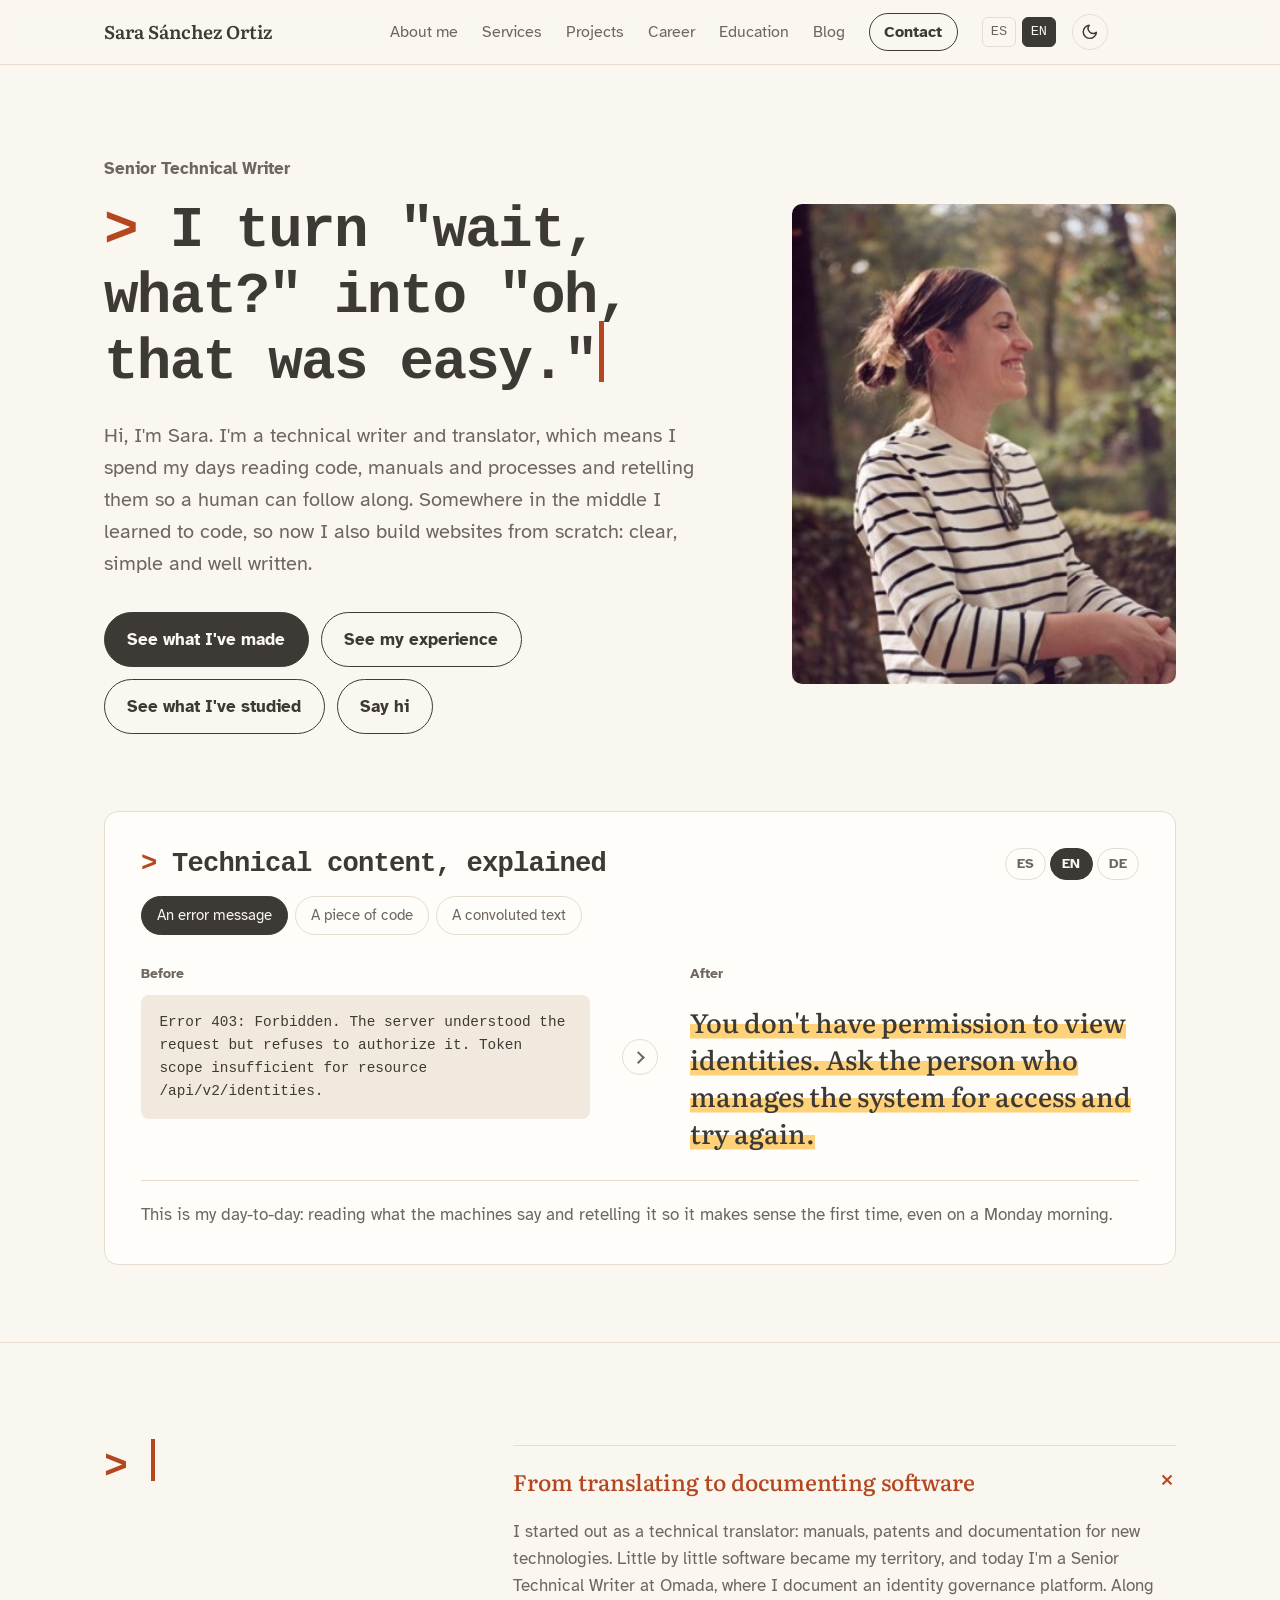
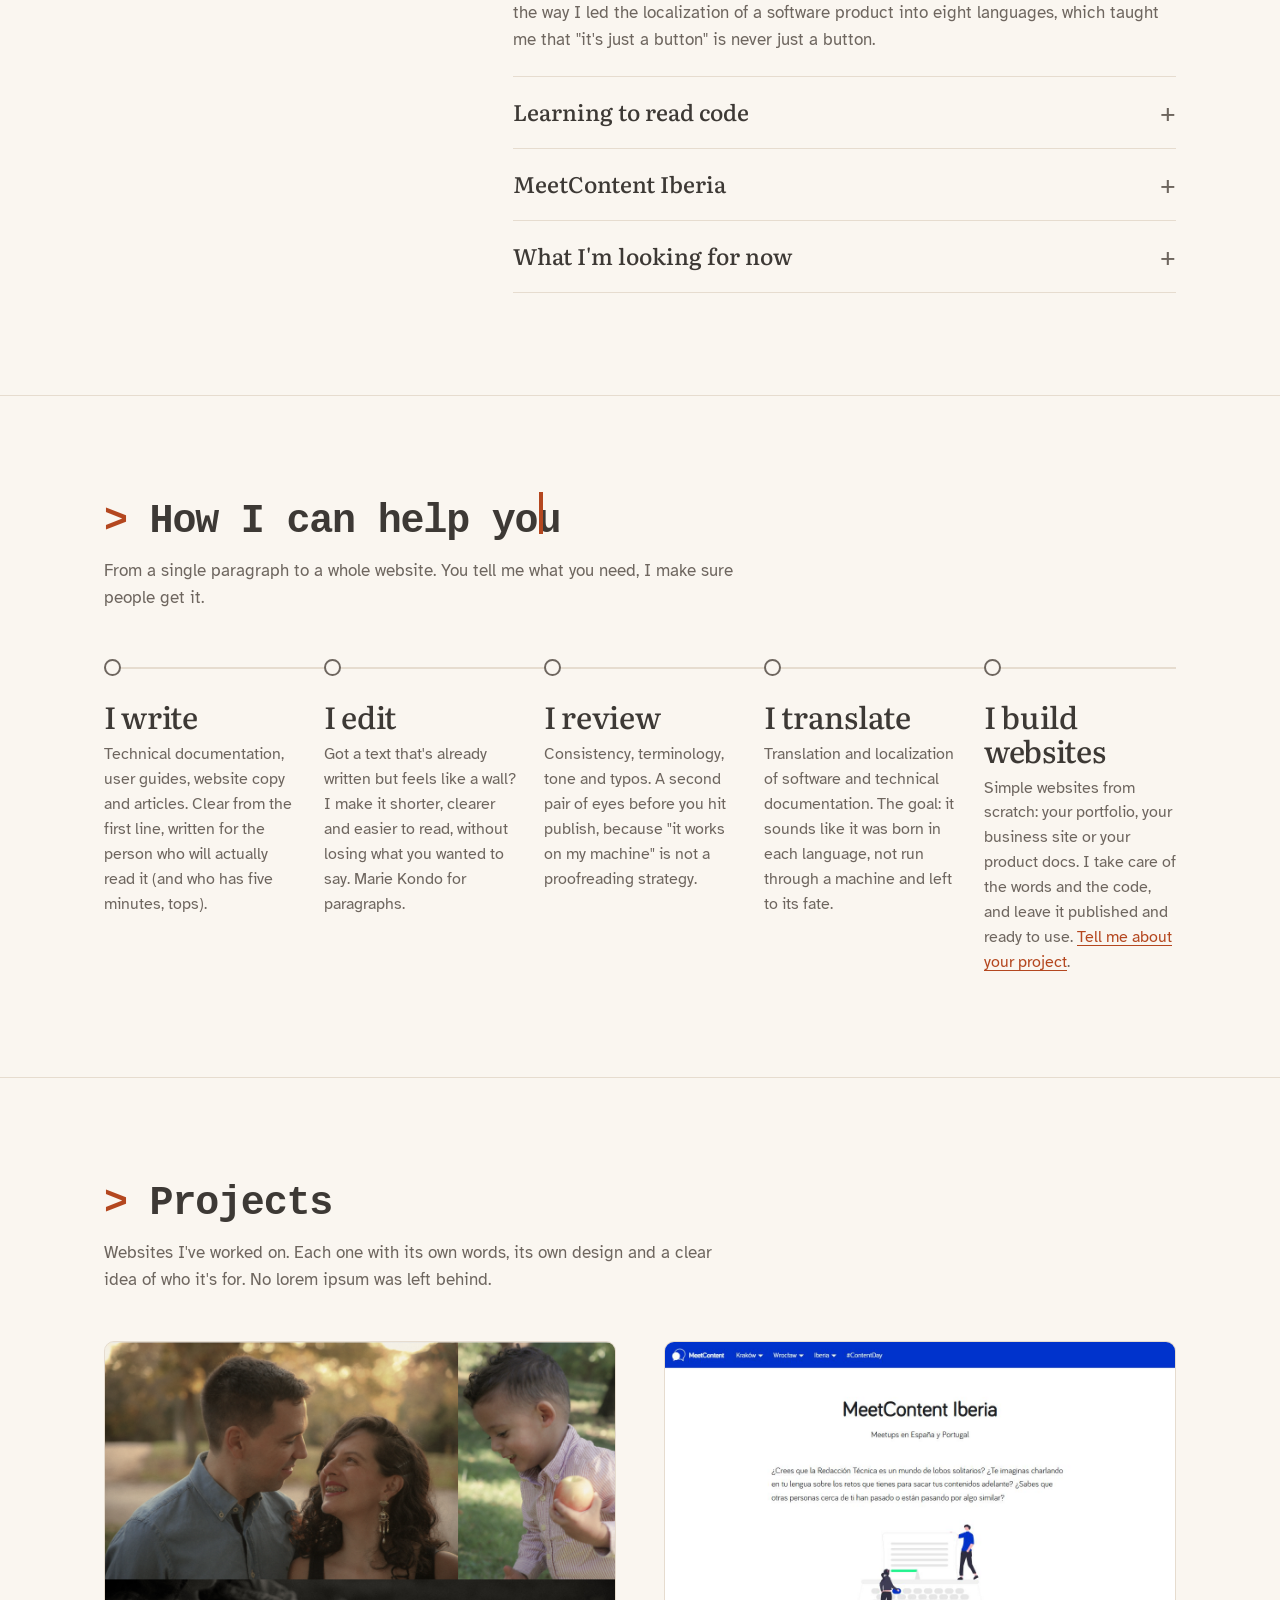
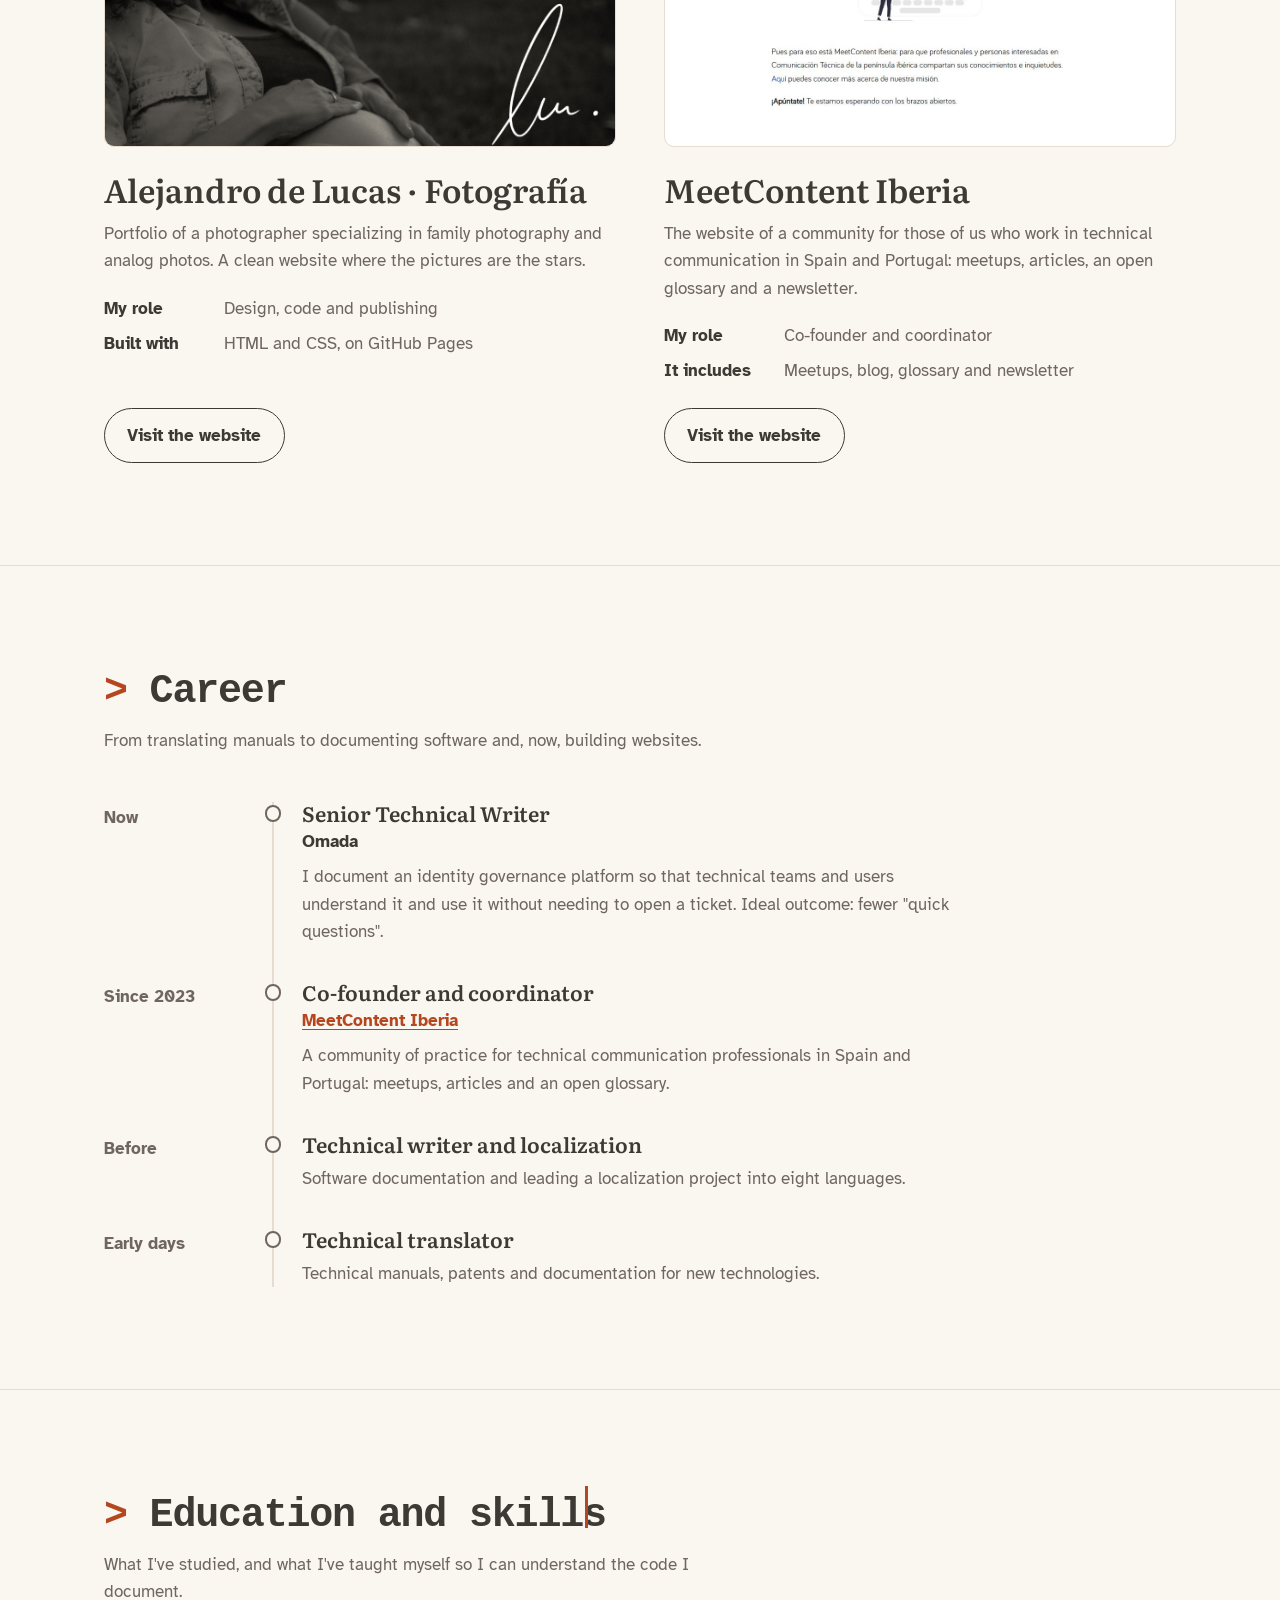
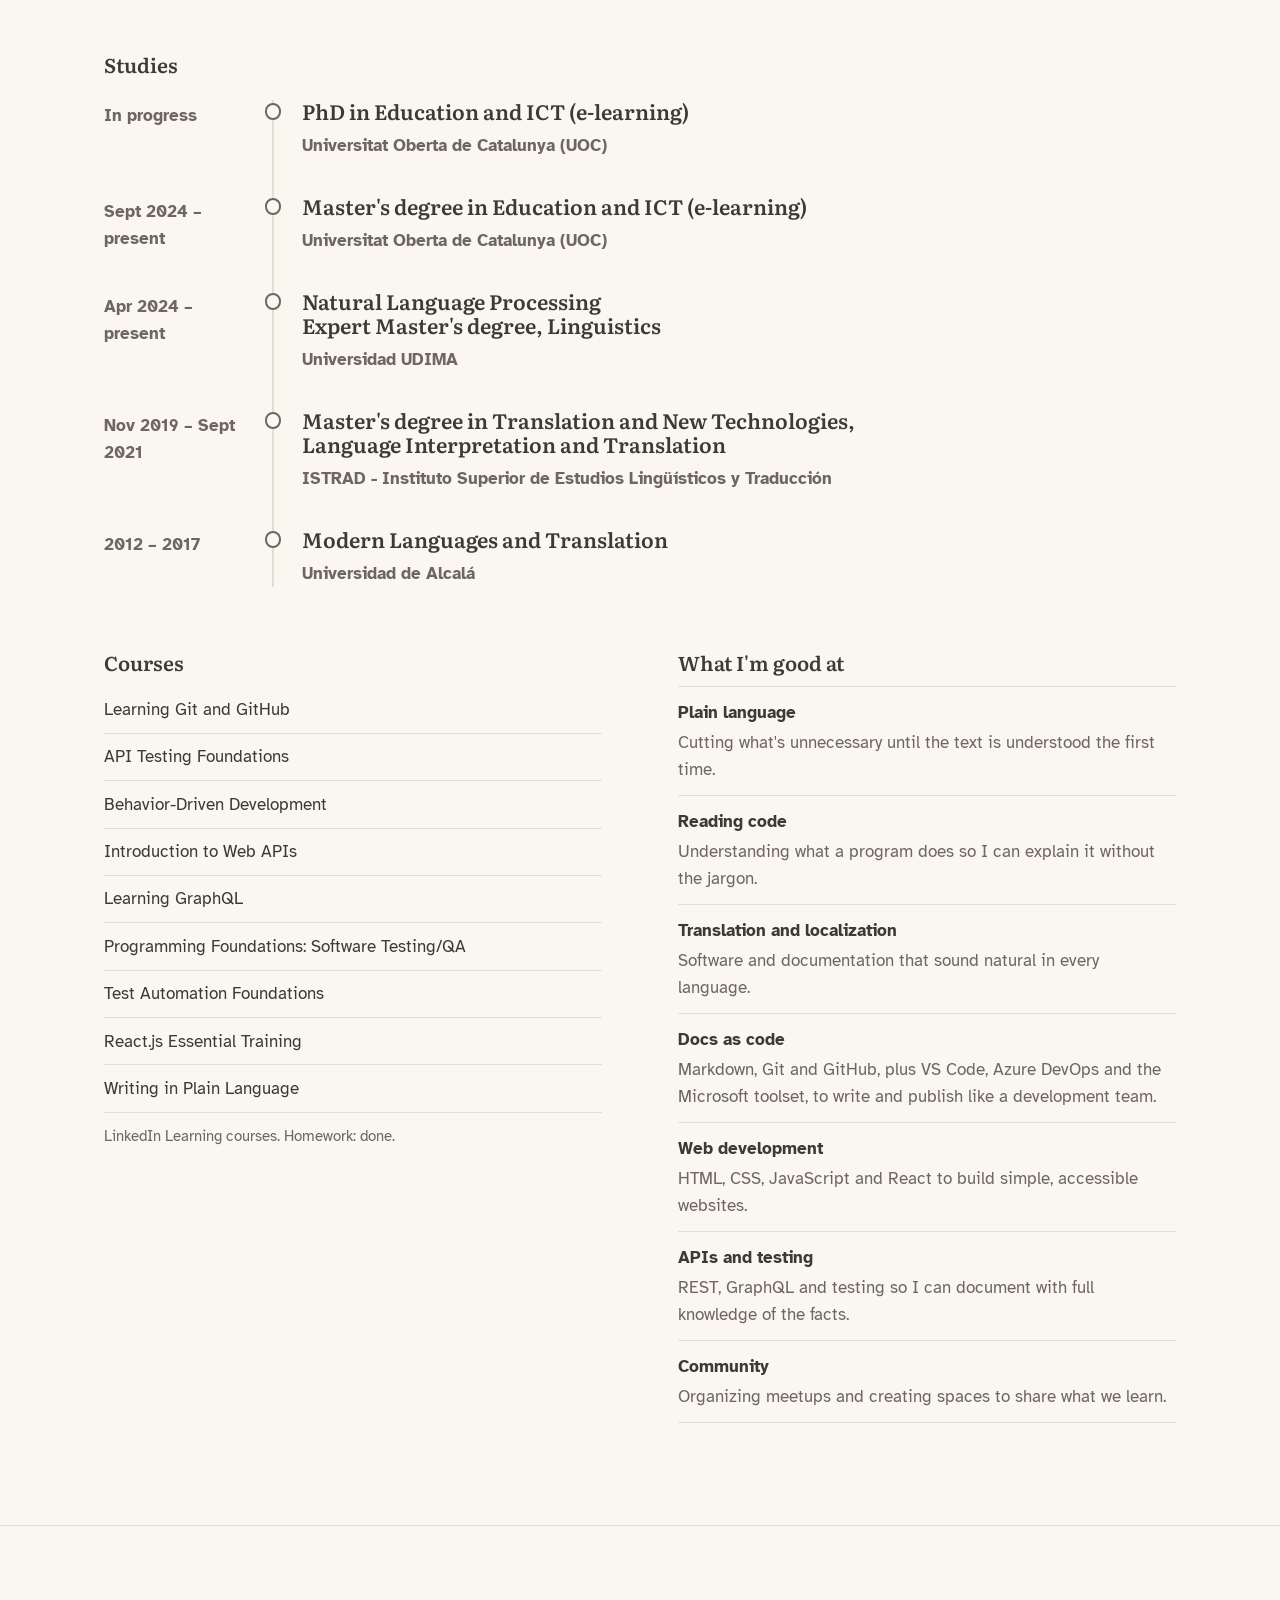
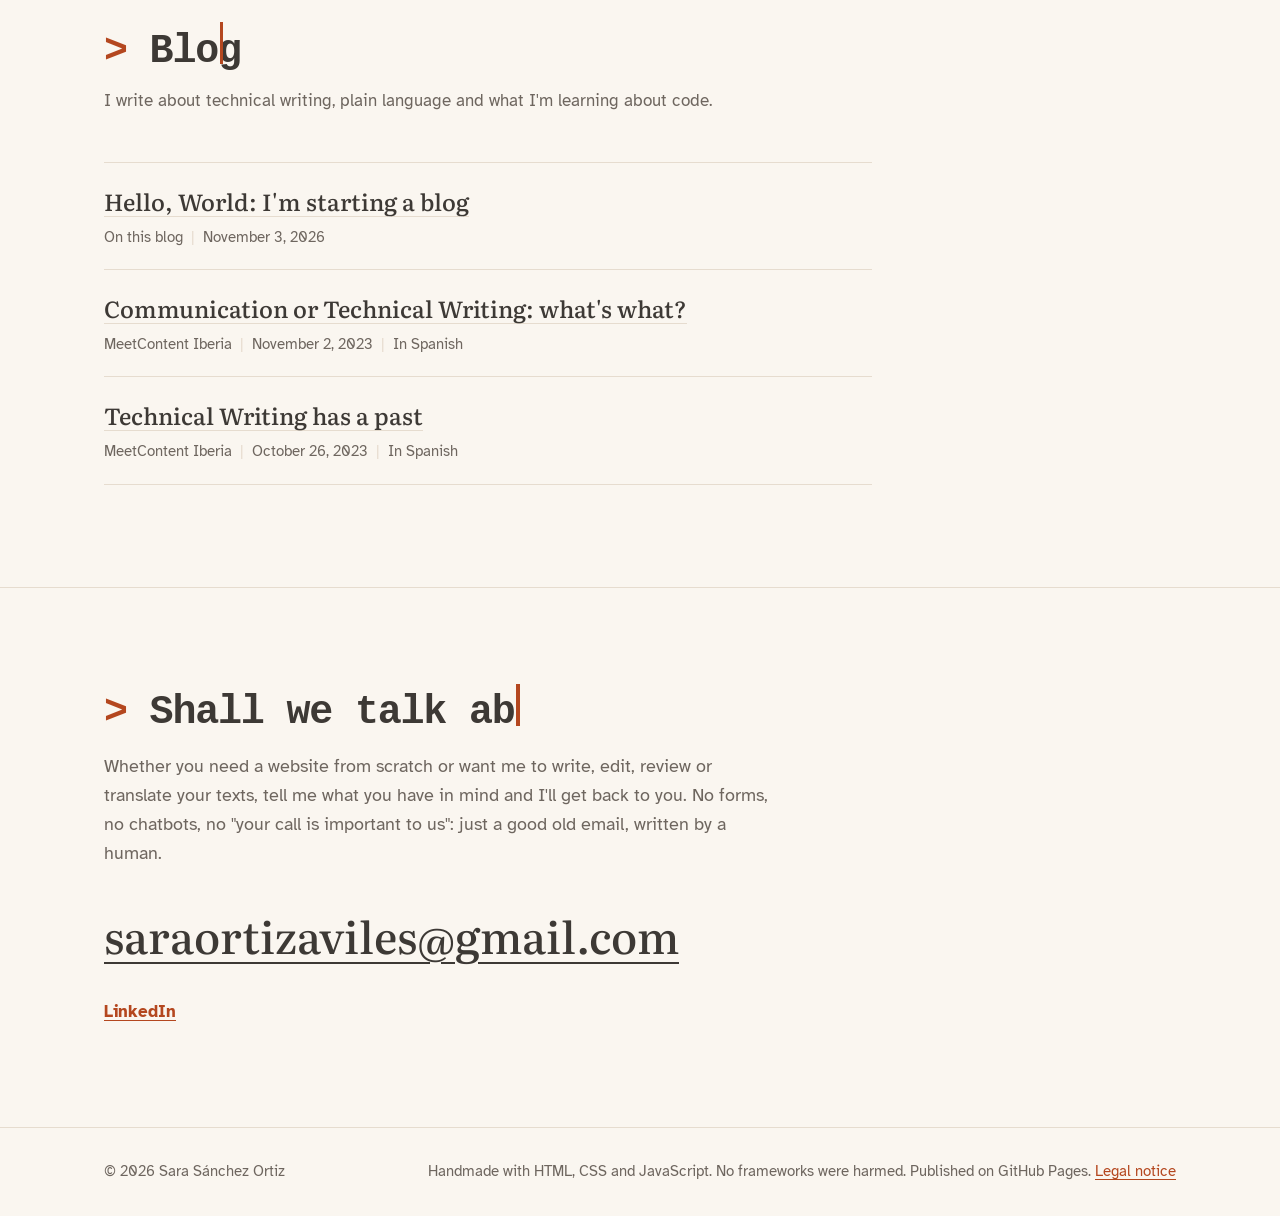
==== commit a64520a8: "Quita el enlace a GitHub del pie de contacto Co-Authored-By: Claude Sonnet 5.5 <noreply@anthropic.co" ====
--- a/index.html
+++ b/index.html
@@ -424,7 +424,6 @@
         <a class="contact-mail" href="mailto:saraortizaviles@gmail.com">saraortizaviles@gmail.com</a>
         <ul class="contact-links">
           <li><a href="https://www.linkedin.com/in/sarasanchezortiz/">LinkedIn</a></li>
-          <li><a href="https://github.com/SaraSanchezOr">GitHub</a></li>
         </ul>
       </div>
     </section>
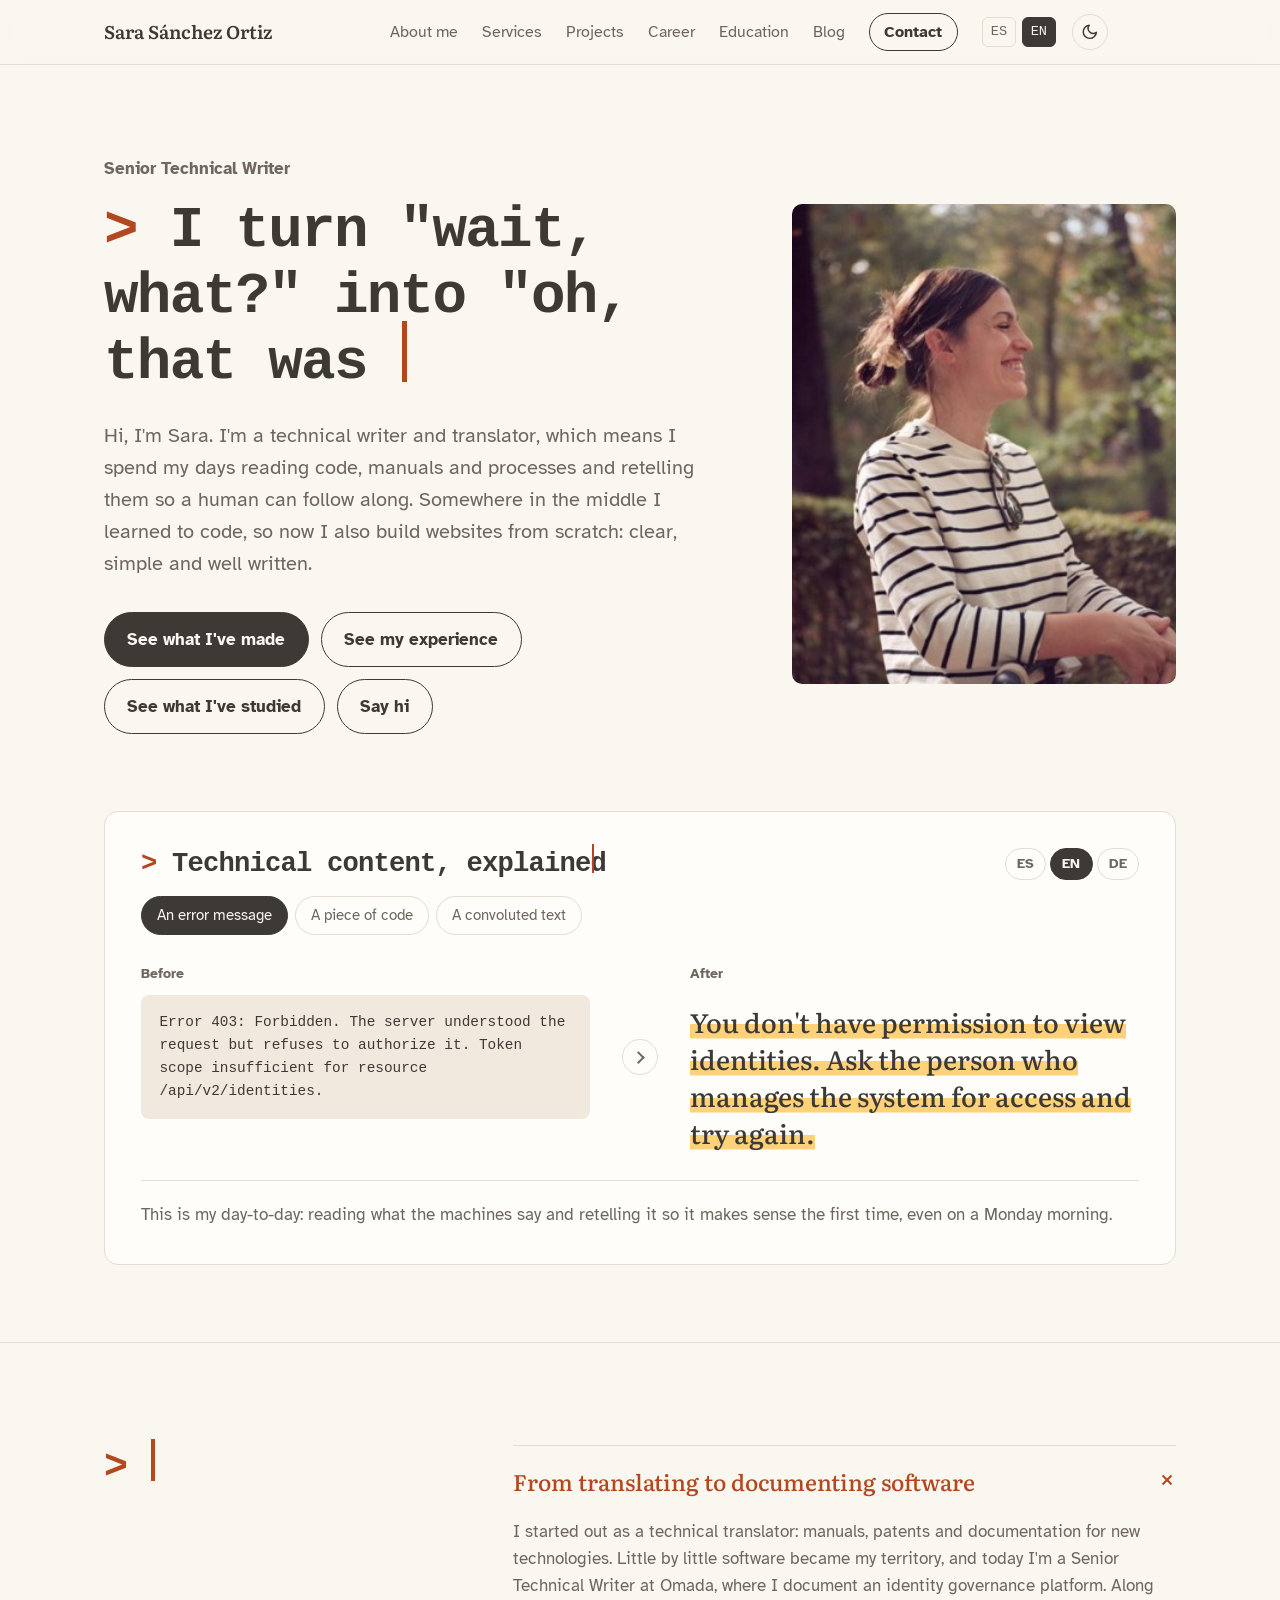
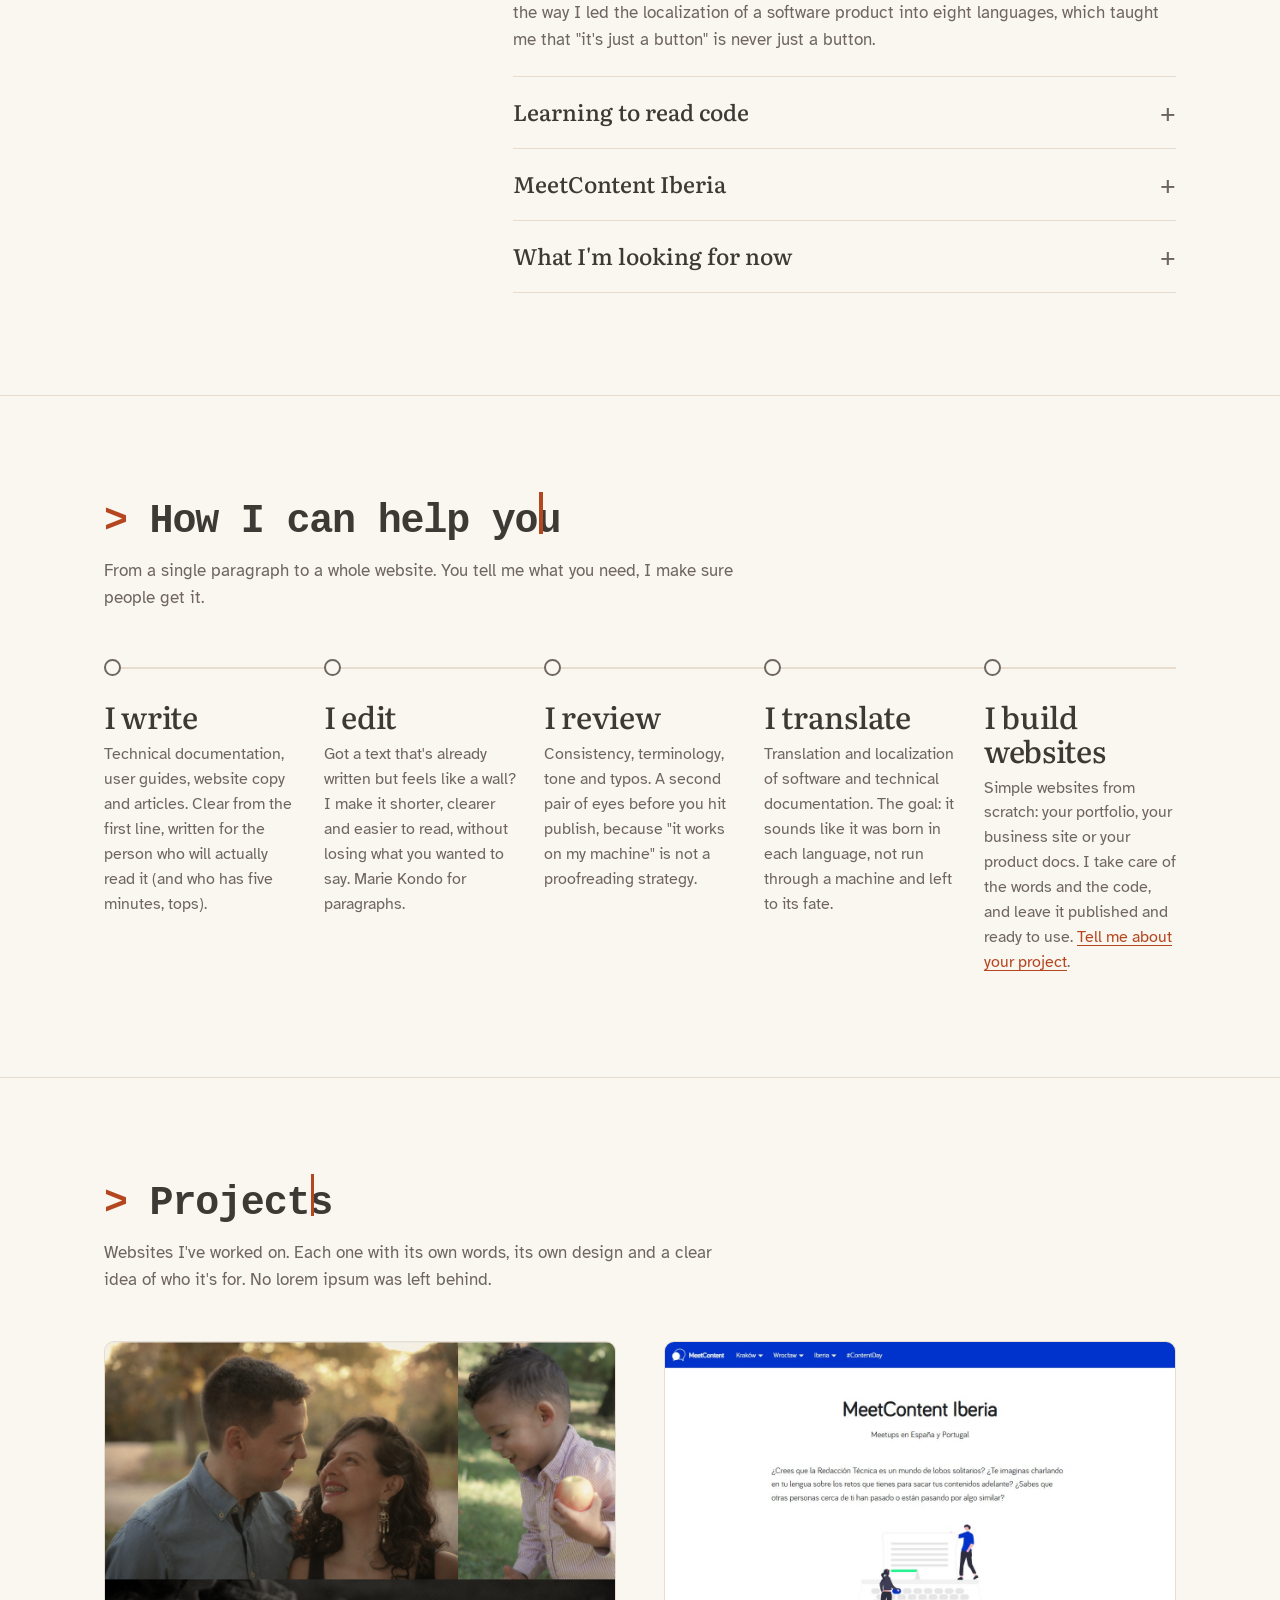
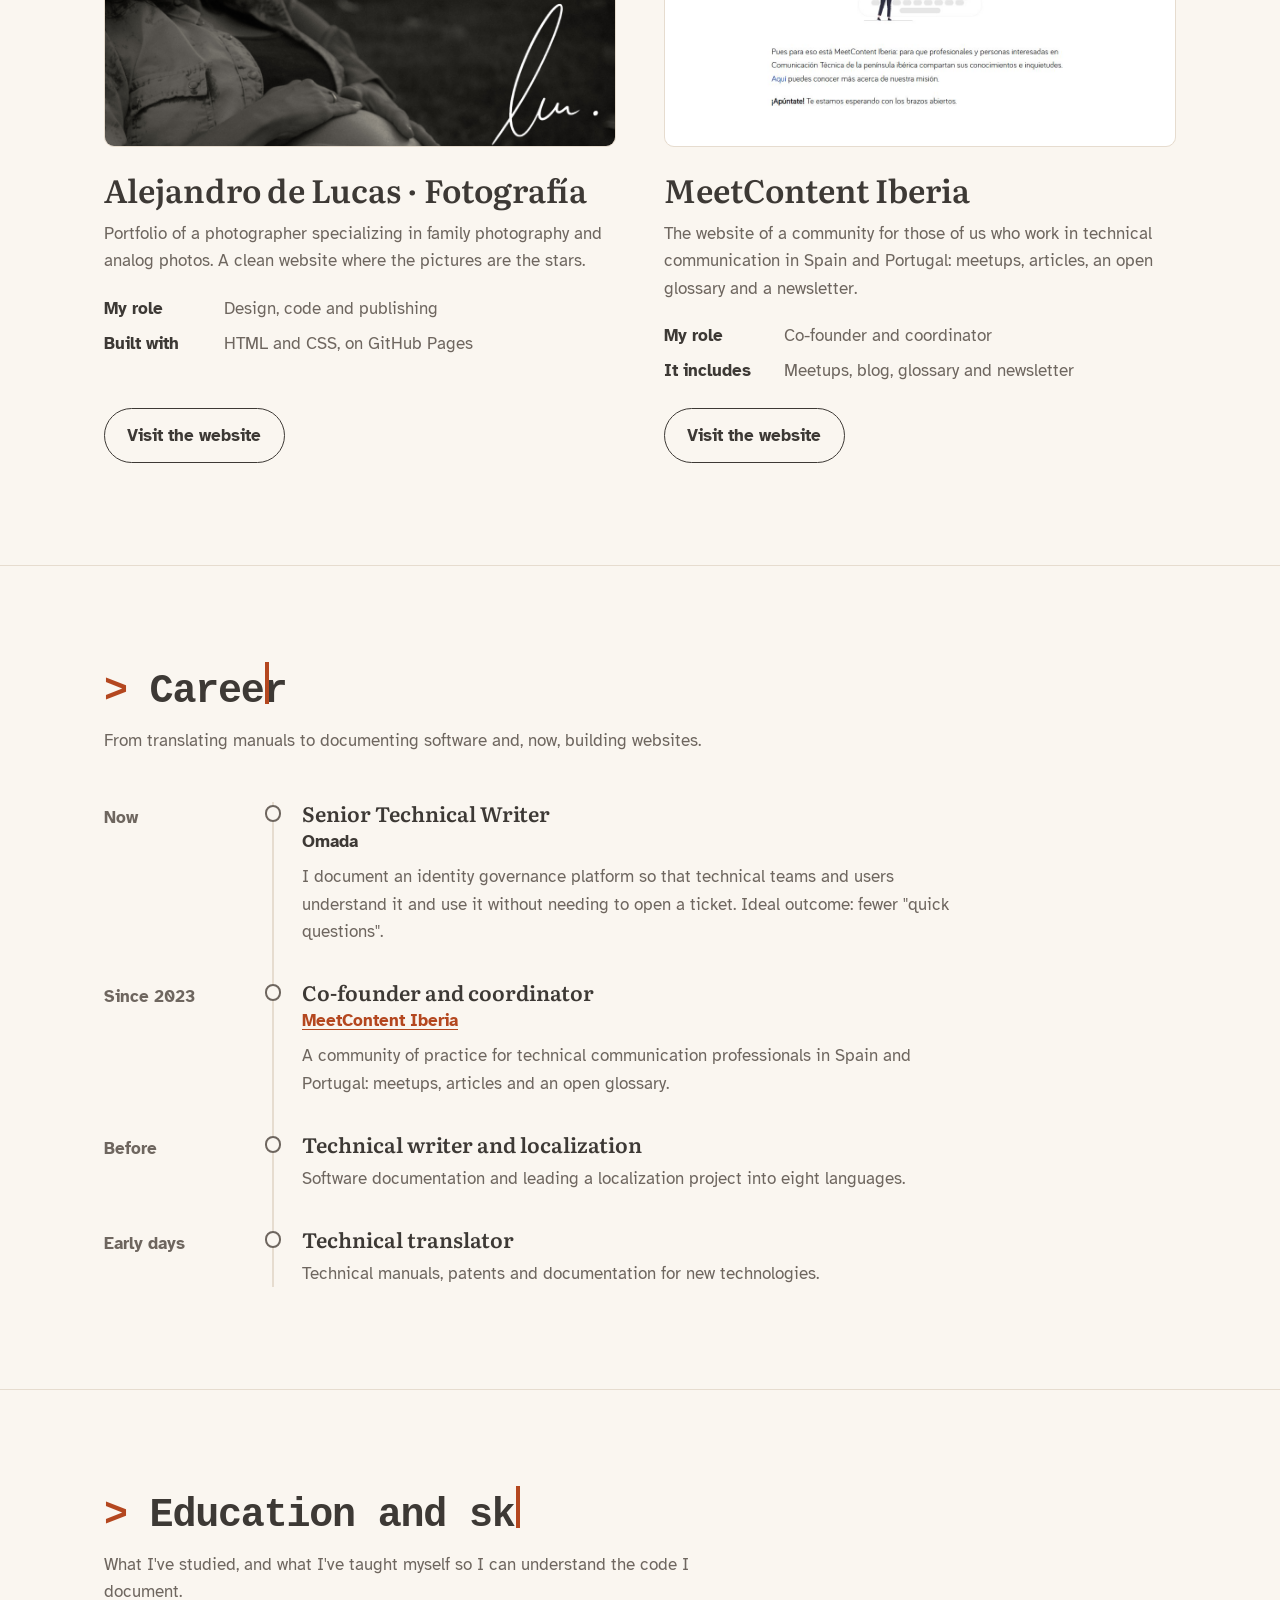
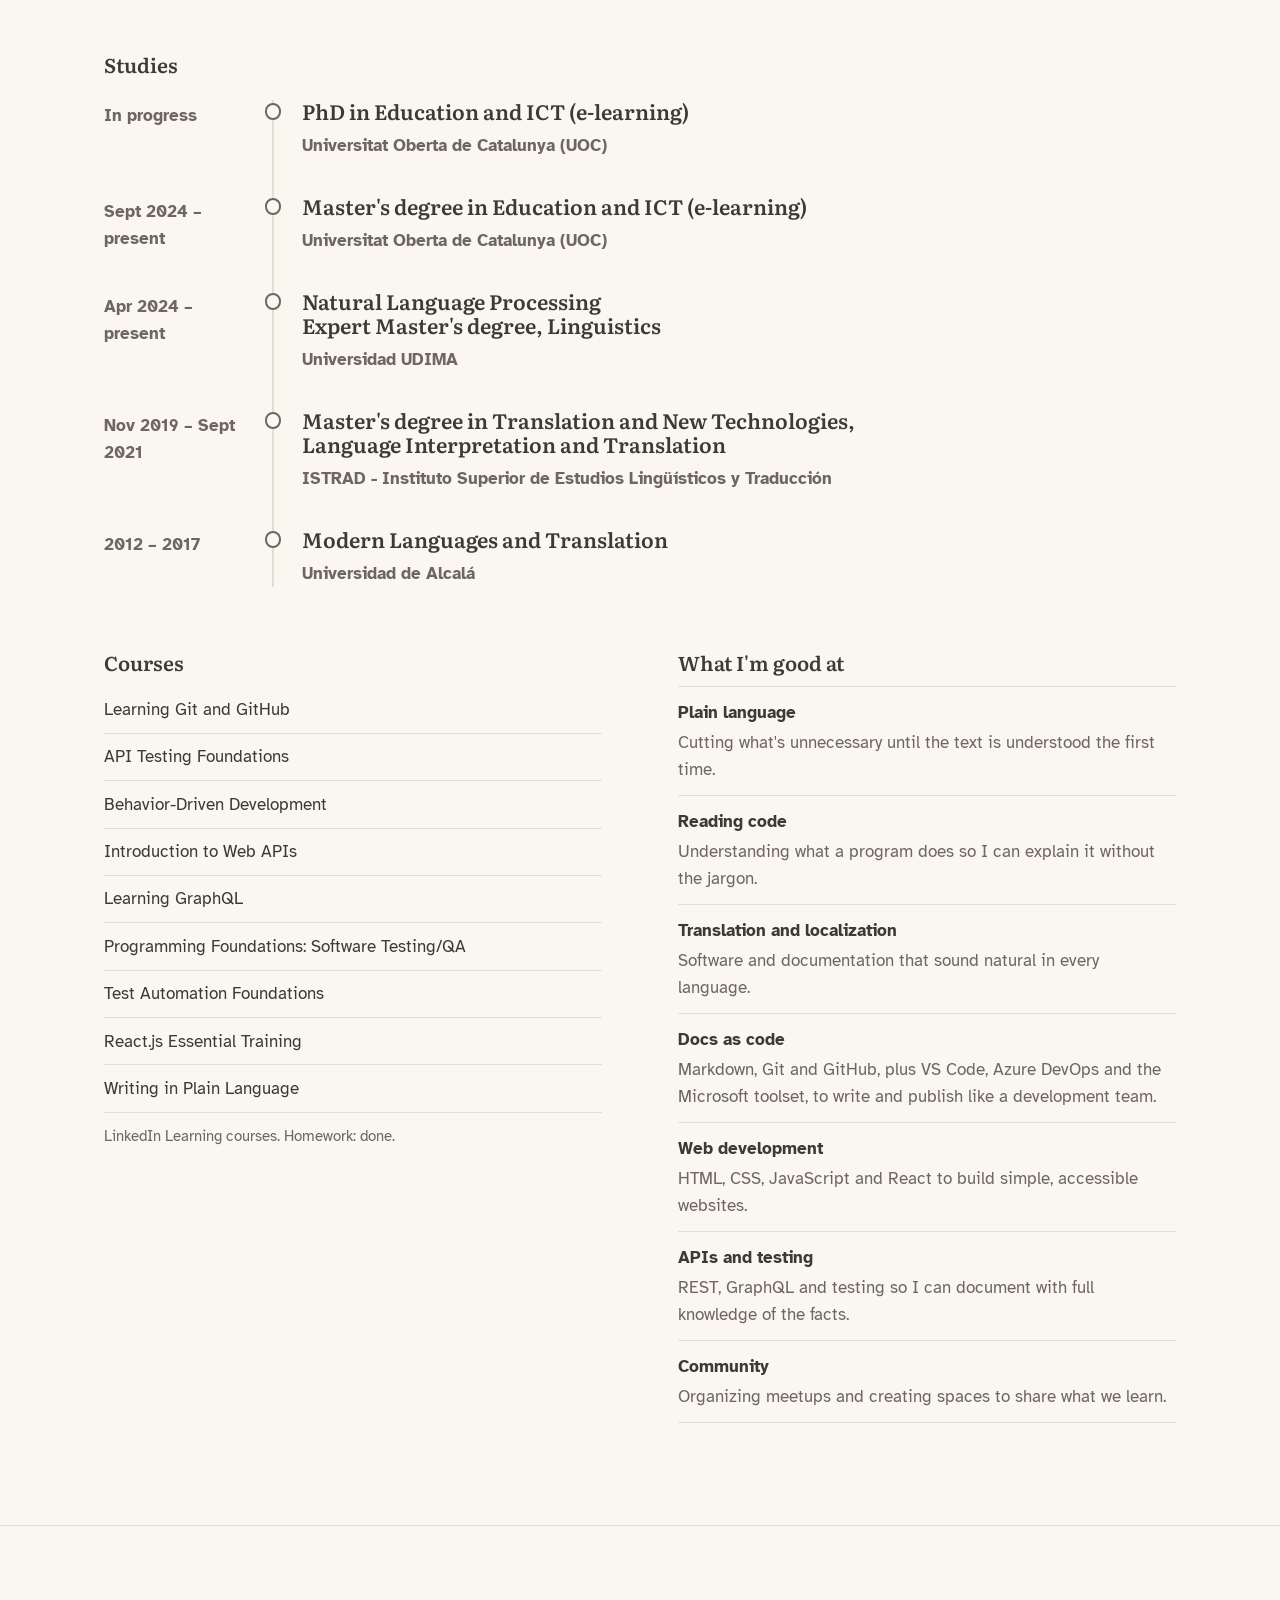
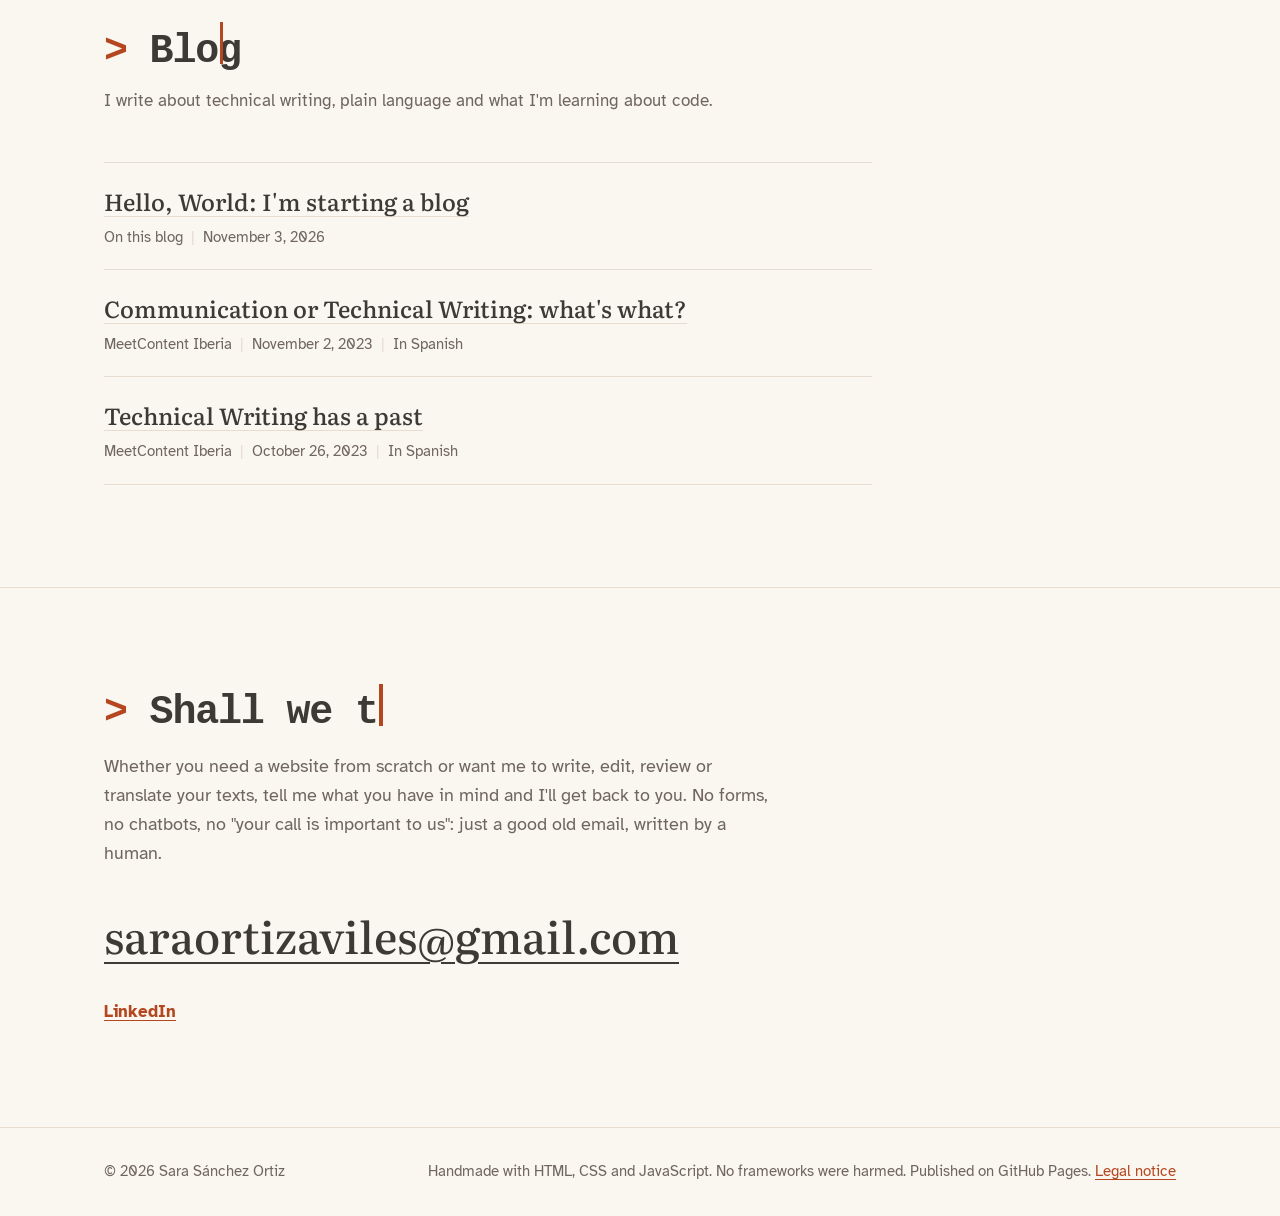
==== commit 9fc36e8e: "Actualiza el dominio a sarasanchezortiz.com y elimina el README Co-Authored-By: Claude Sonnet 5.5 <n" ====
--- a/index.html
+++ b/index.html
@@ -11,7 +11,7 @@
   <meta property="og:type" content="profile">
   <meta property="og:title" content="Sara Sánchez Ortiz | Technical writing and websites">
   <meta property="og:description" content="I turn 'wait, what?' into 'oh, that was easy'. Writing, editing, reviewing, translation and web design.">
-  <meta property="og:url" content="https://sarasanchezor.github.io/">
+  <meta property="og:url" content="https://sarasanchezortiz.com/">
   <meta property="og:locale" content="en_US">
 
   <link rel="icon" href="favicon.svg" type="image/svg+xml">
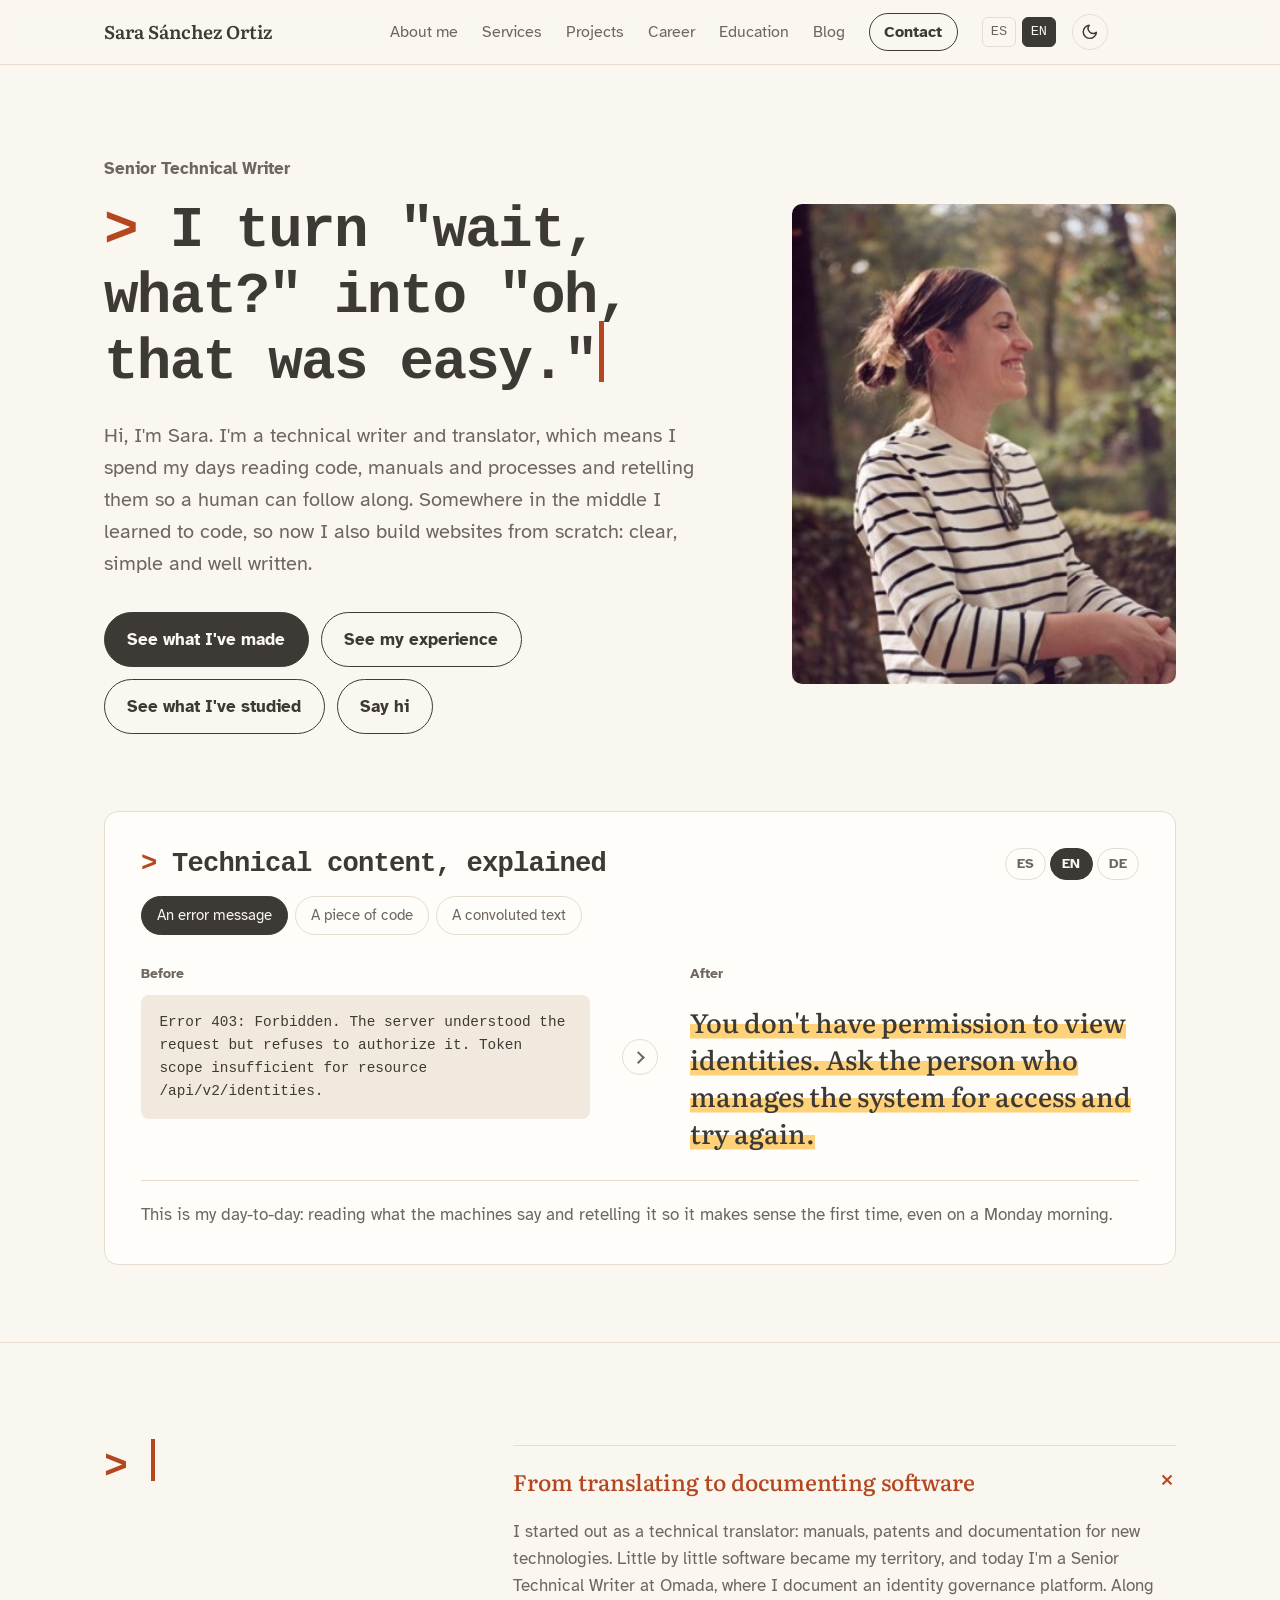
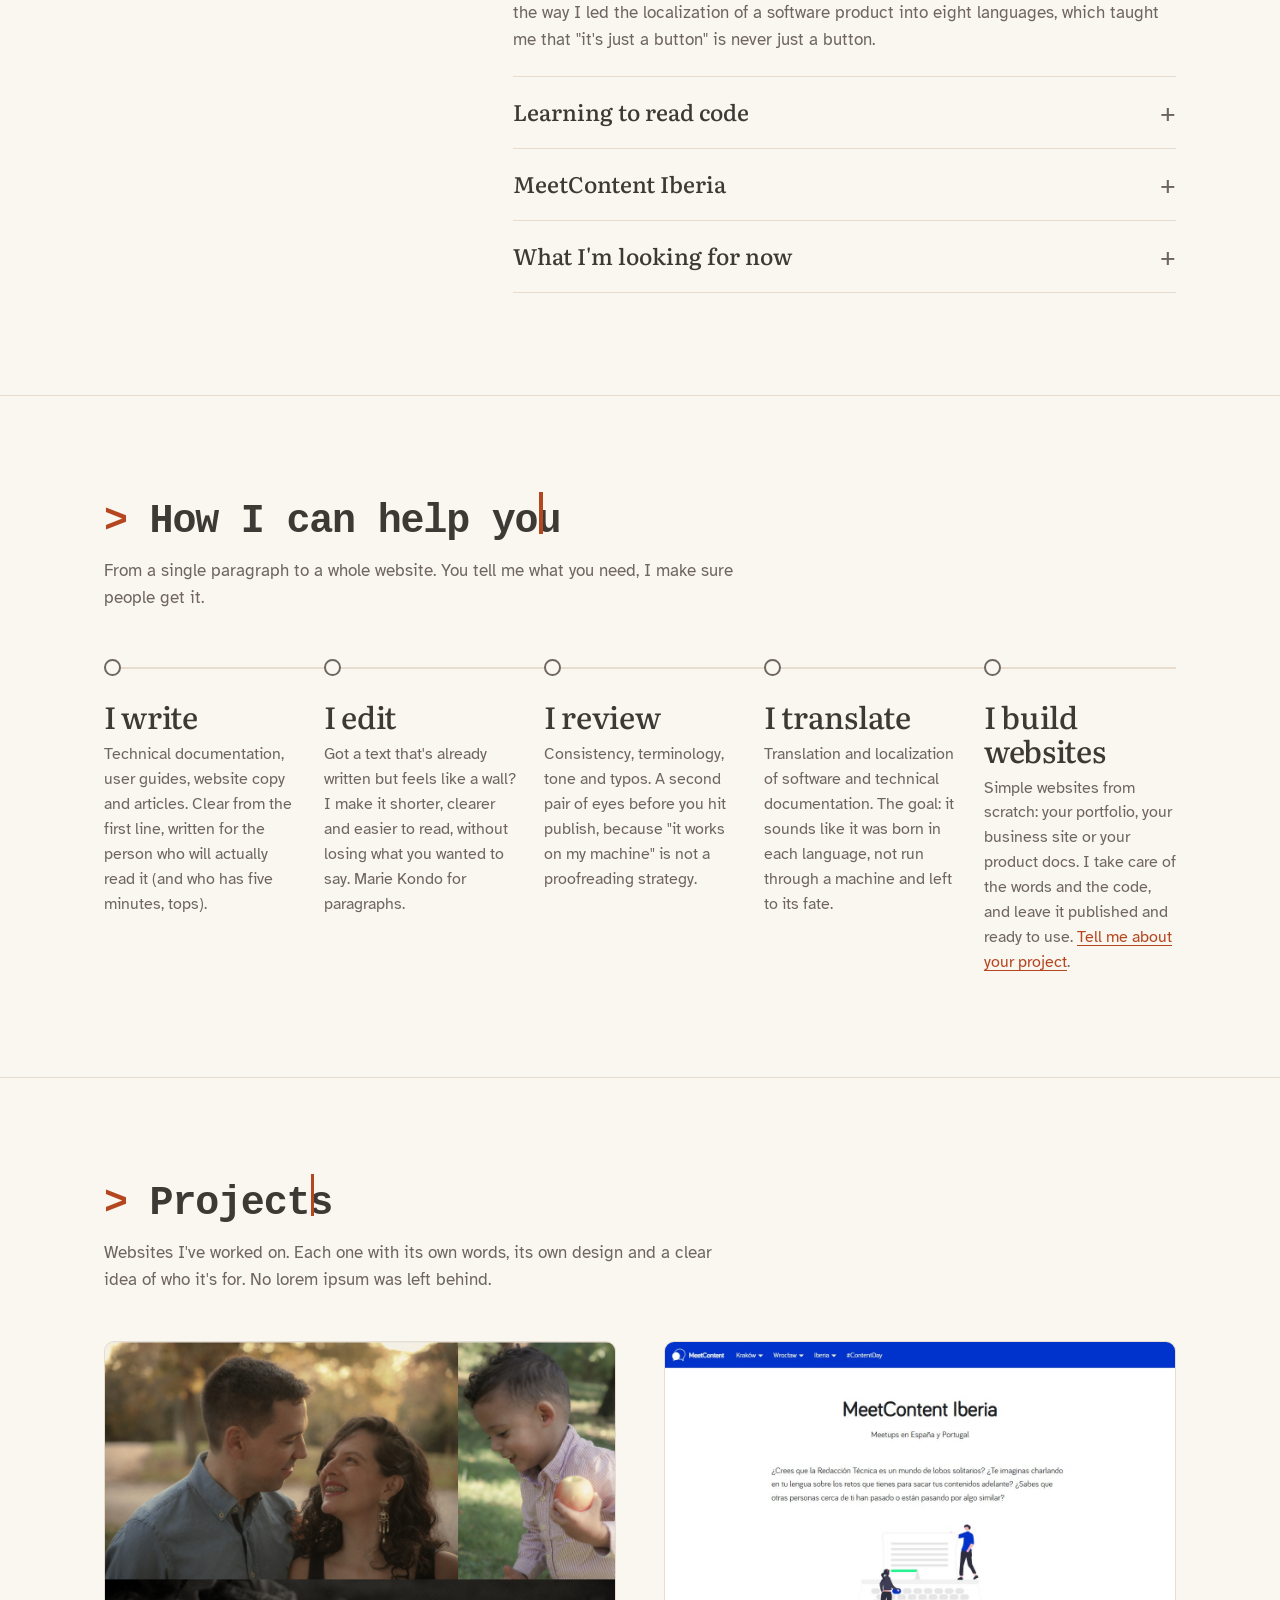
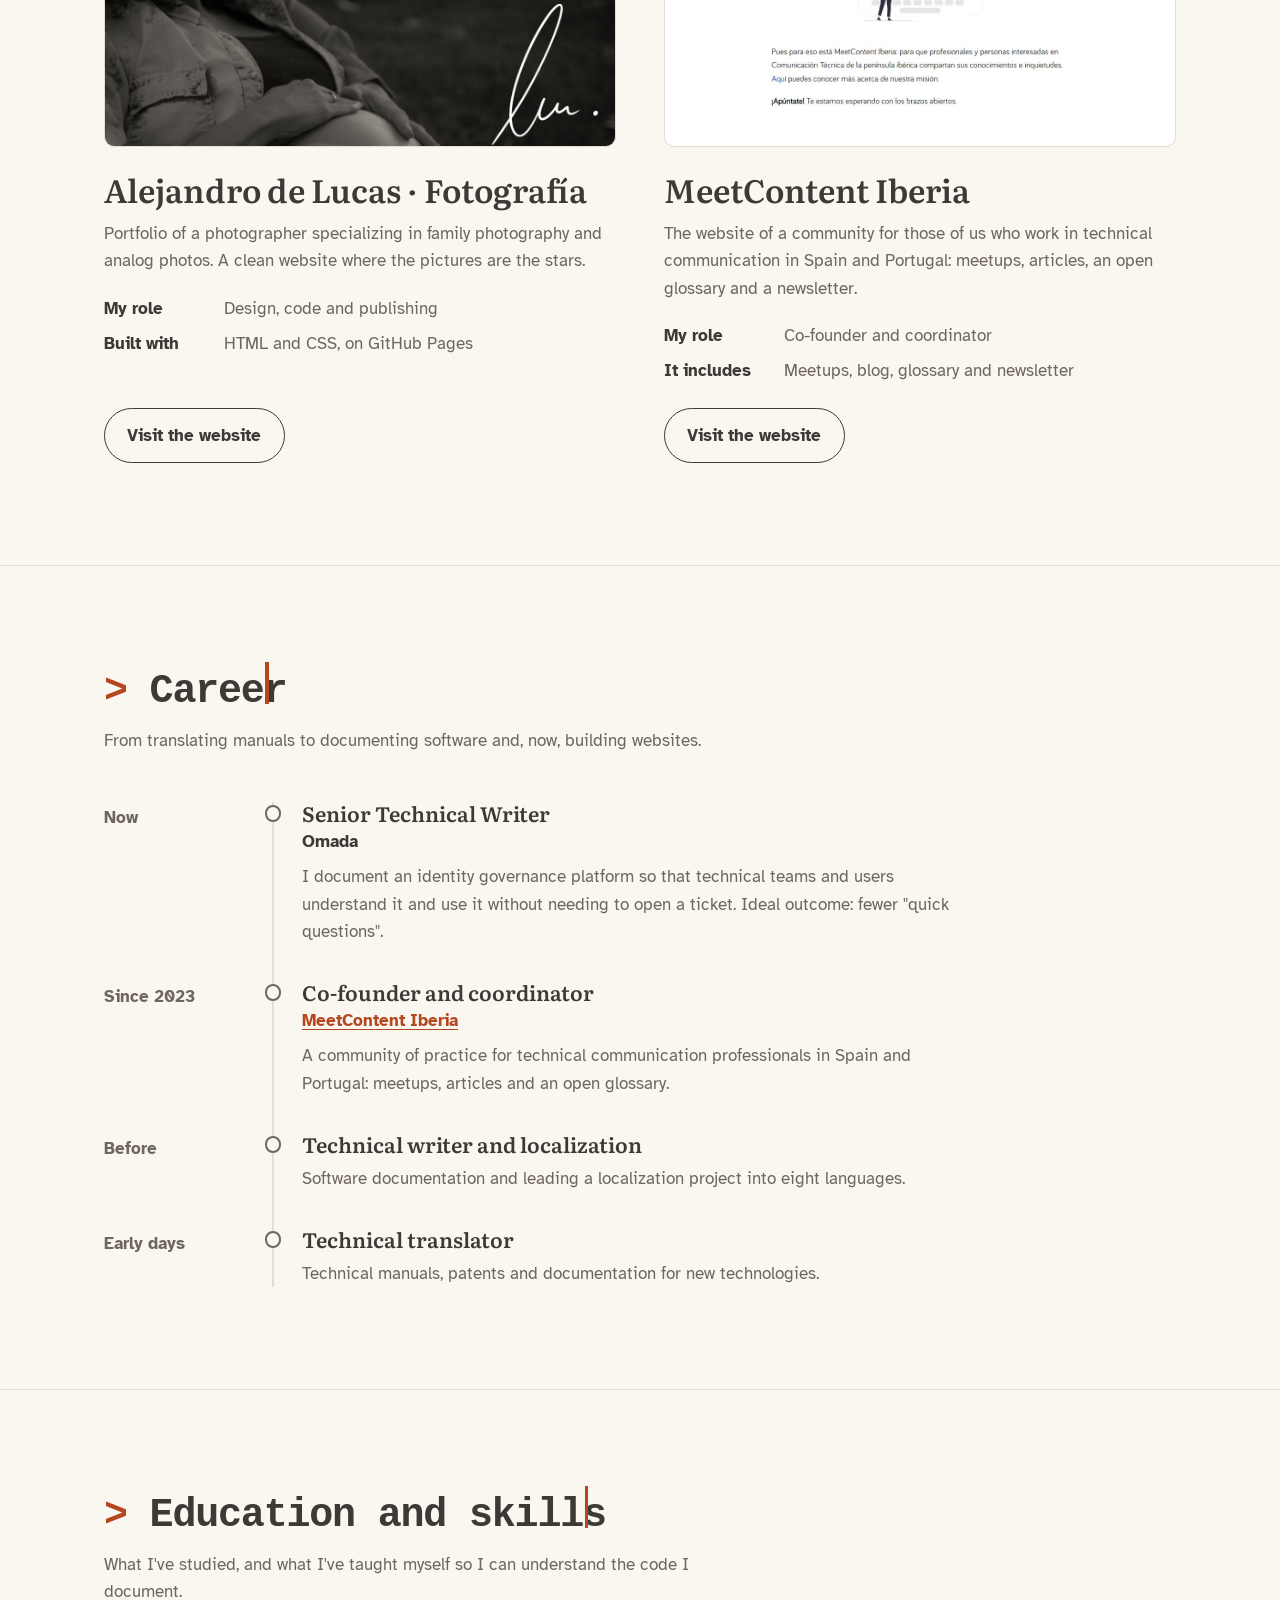
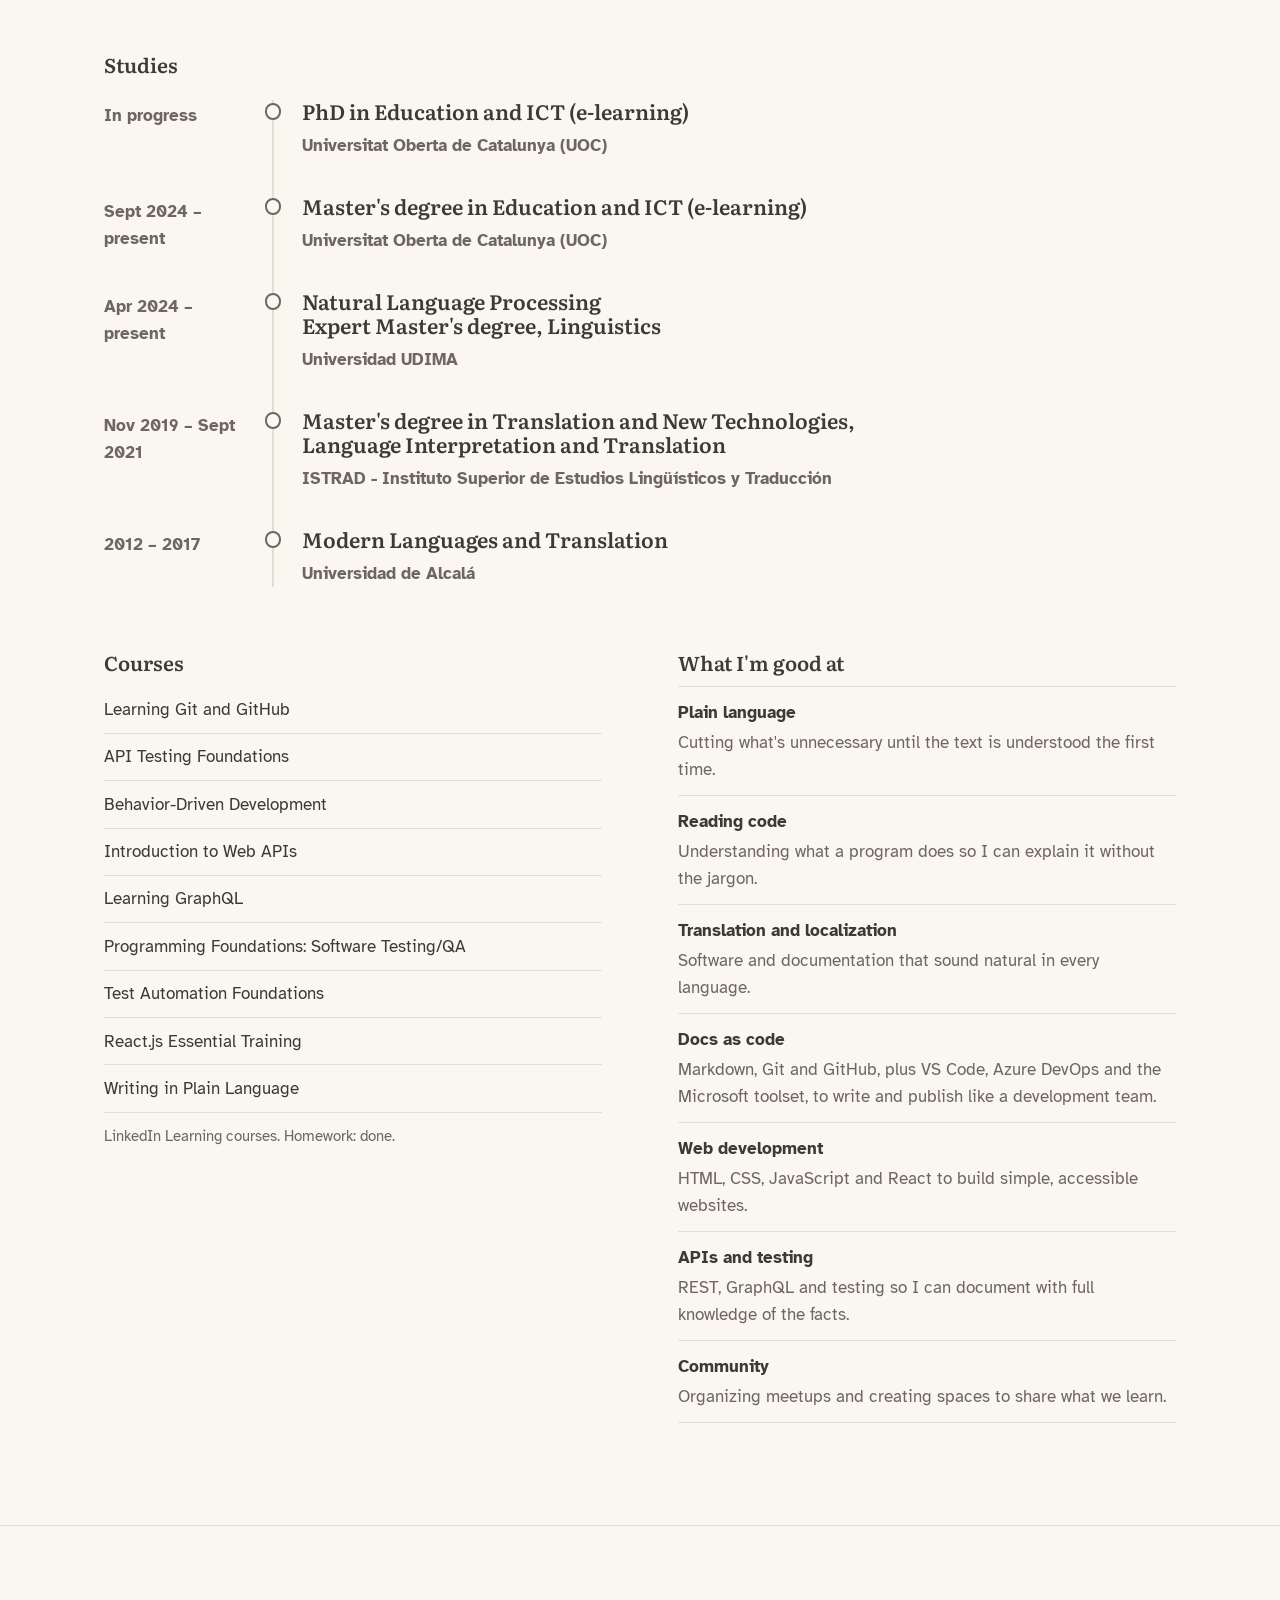
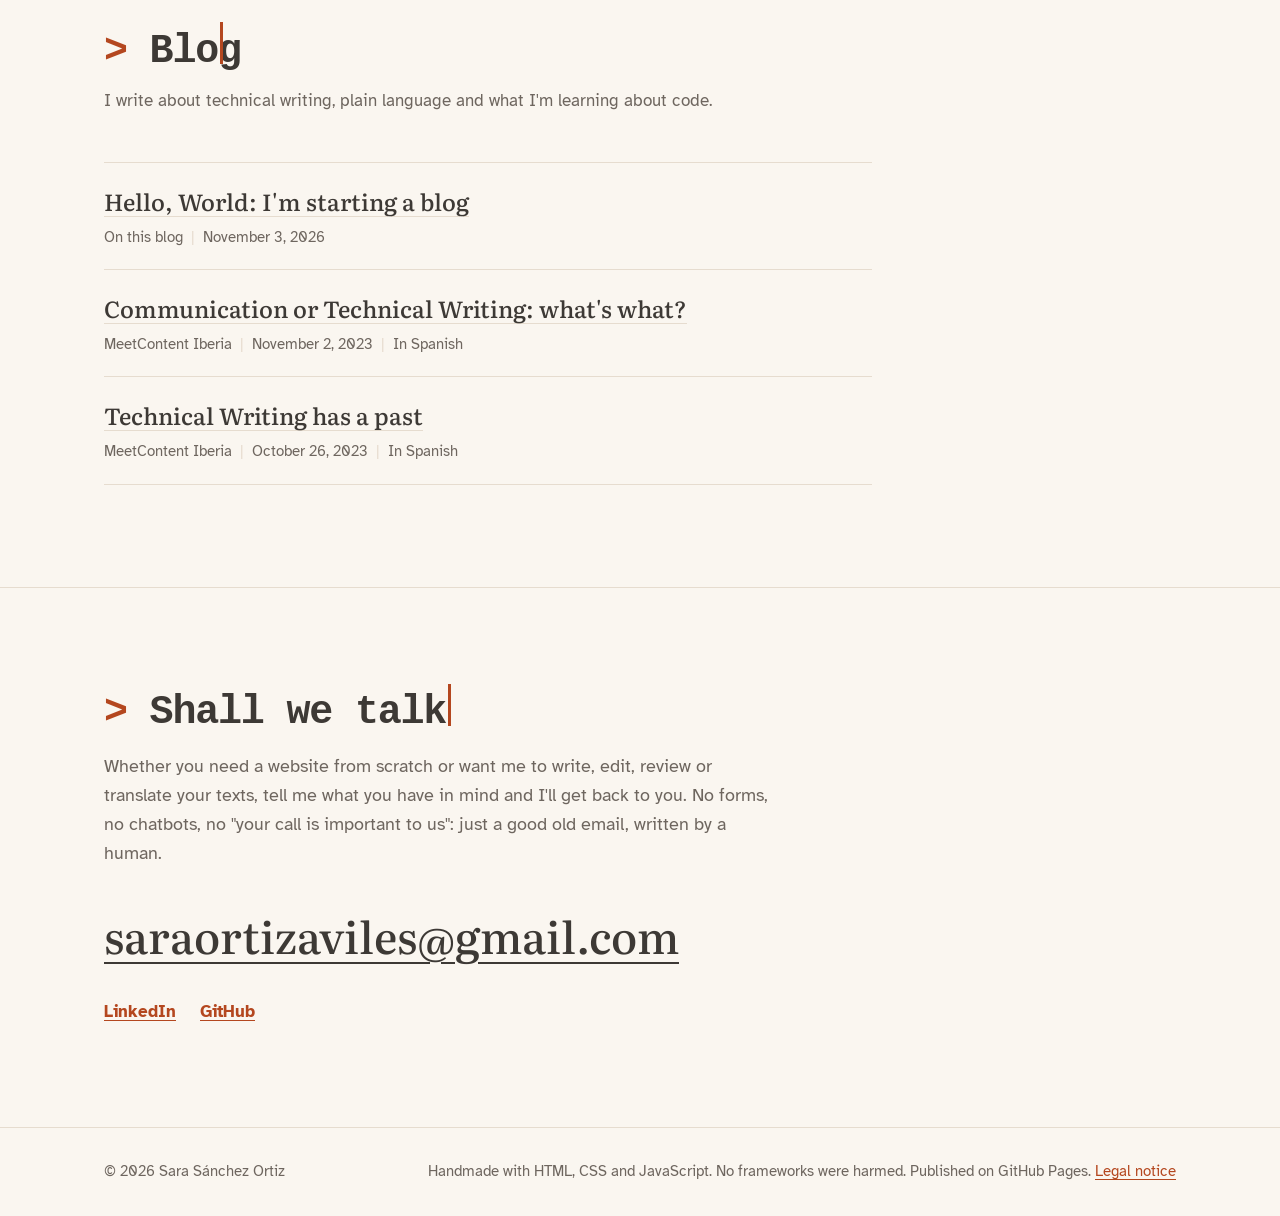
==== commit 67d85211: "Vuelve al estado del commit 8e0d3d3 Restaura el enlace a GitHub, las direcciones sarasanchezor.githu" ====
--- a/index.html
+++ b/index.html
@@ -11,7 +11,7 @@
   <meta property="og:type" content="profile">
   <meta property="og:title" content="Sara Sánchez Ortiz | Technical writing and websites">
   <meta property="og:description" content="I turn 'wait, what?' into 'oh, that was easy'. Writing, editing, reviewing, translation and web design.">
-  <meta property="og:url" content="https://sarasanchezortiz.com/">
+  <meta property="og:url" content="https://sarasanchezor.github.io/">
   <meta property="og:locale" content="en_US">
 
   <link rel="icon" href="favicon.svg" type="image/svg+xml">
@@ -424,6 +424,7 @@
         <a class="contact-mail" href="mailto:saraortizaviles@gmail.com">saraortizaviles@gmail.com</a>
         <ul class="contact-links">
           <li><a href="https://www.linkedin.com/in/sarasanchezortiz/">LinkedIn</a></li>
+          <li><a href="https://github.com/SaraSanchezOr">GitHub</a></li>
         </ul>
       </div>
     </section>
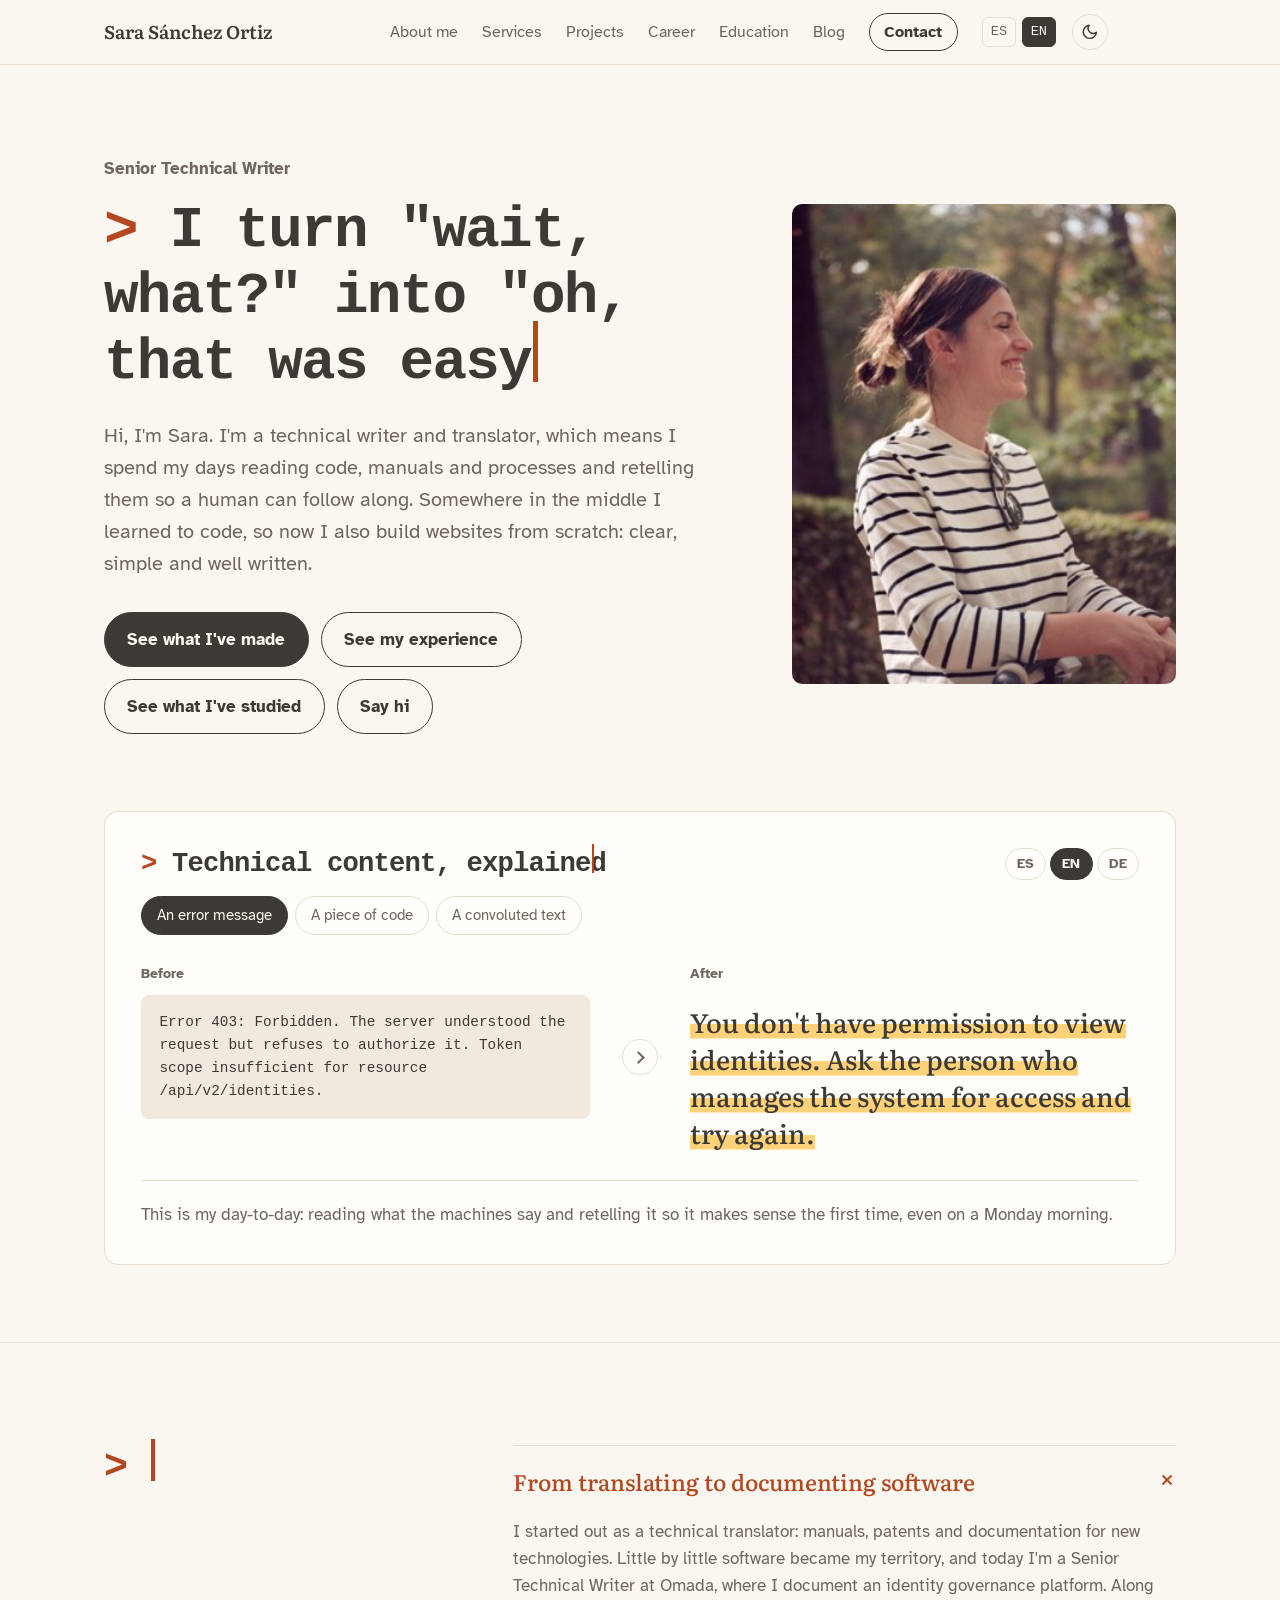
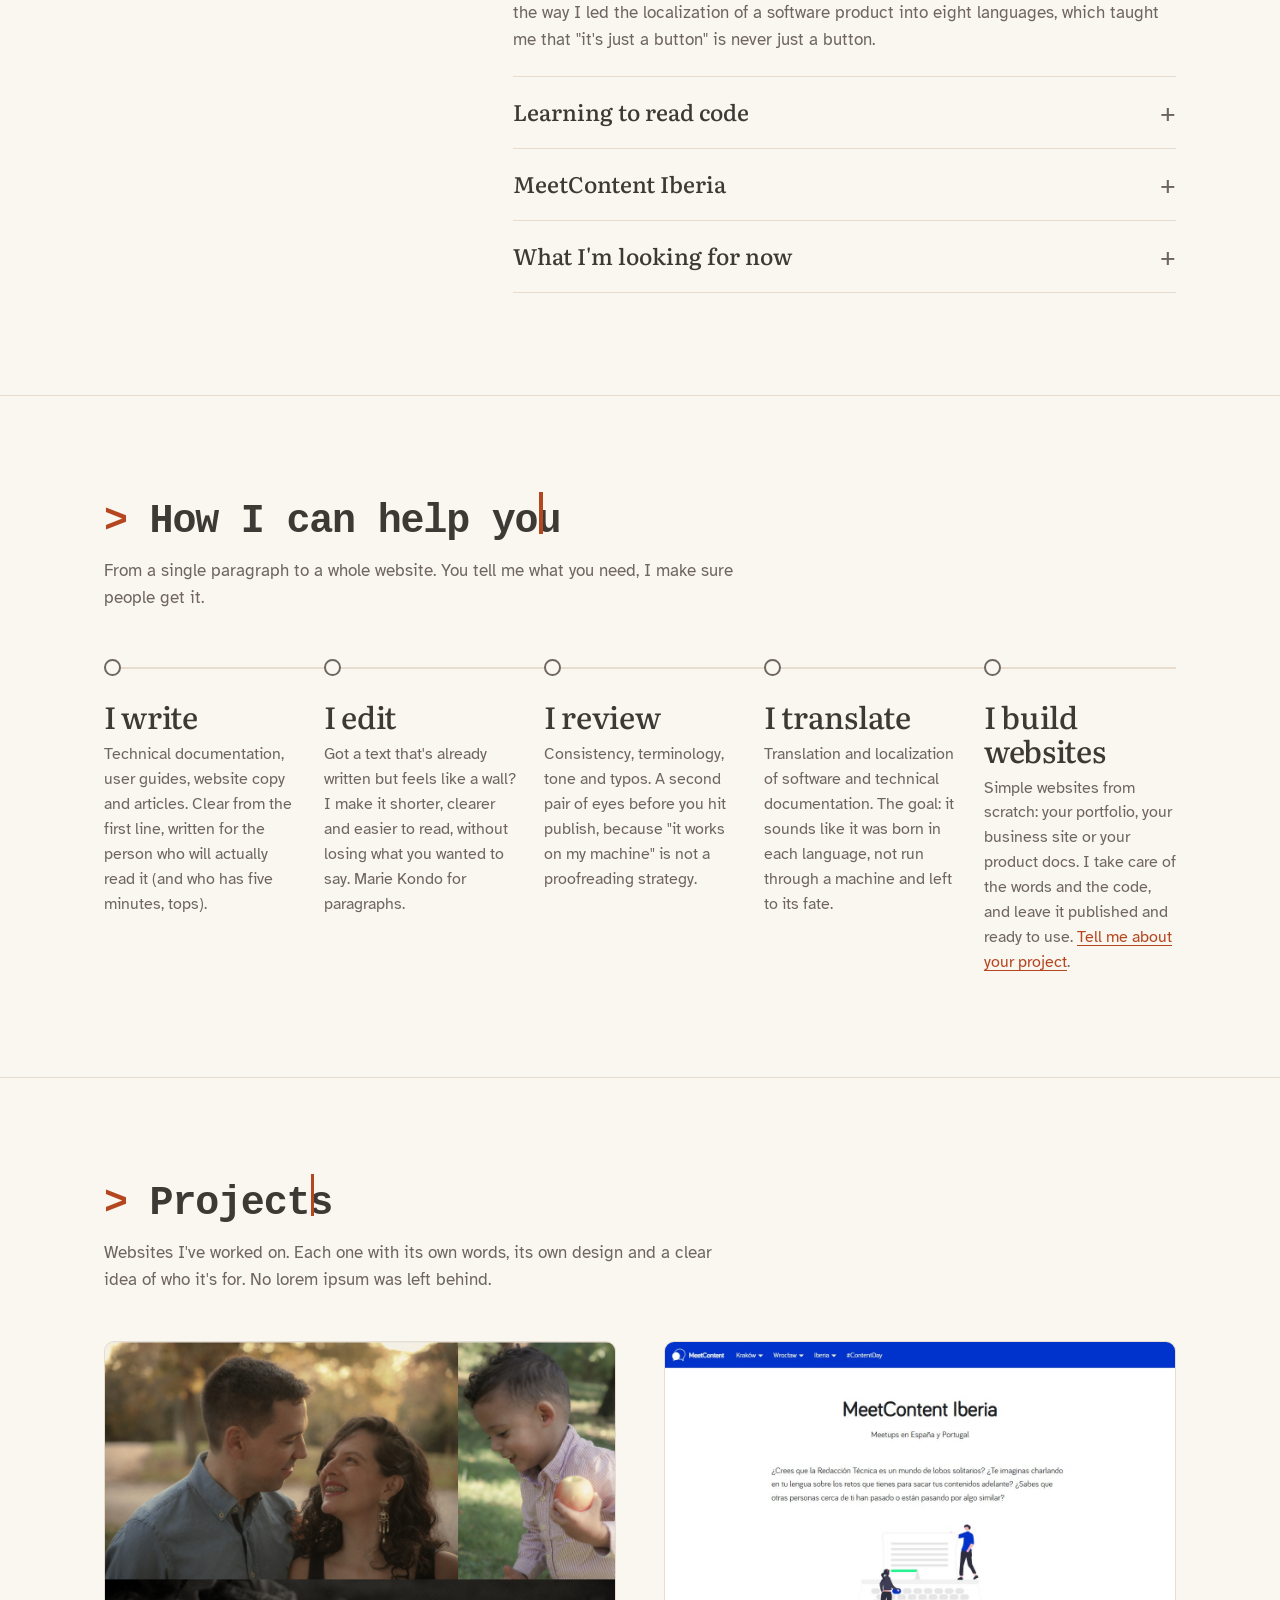
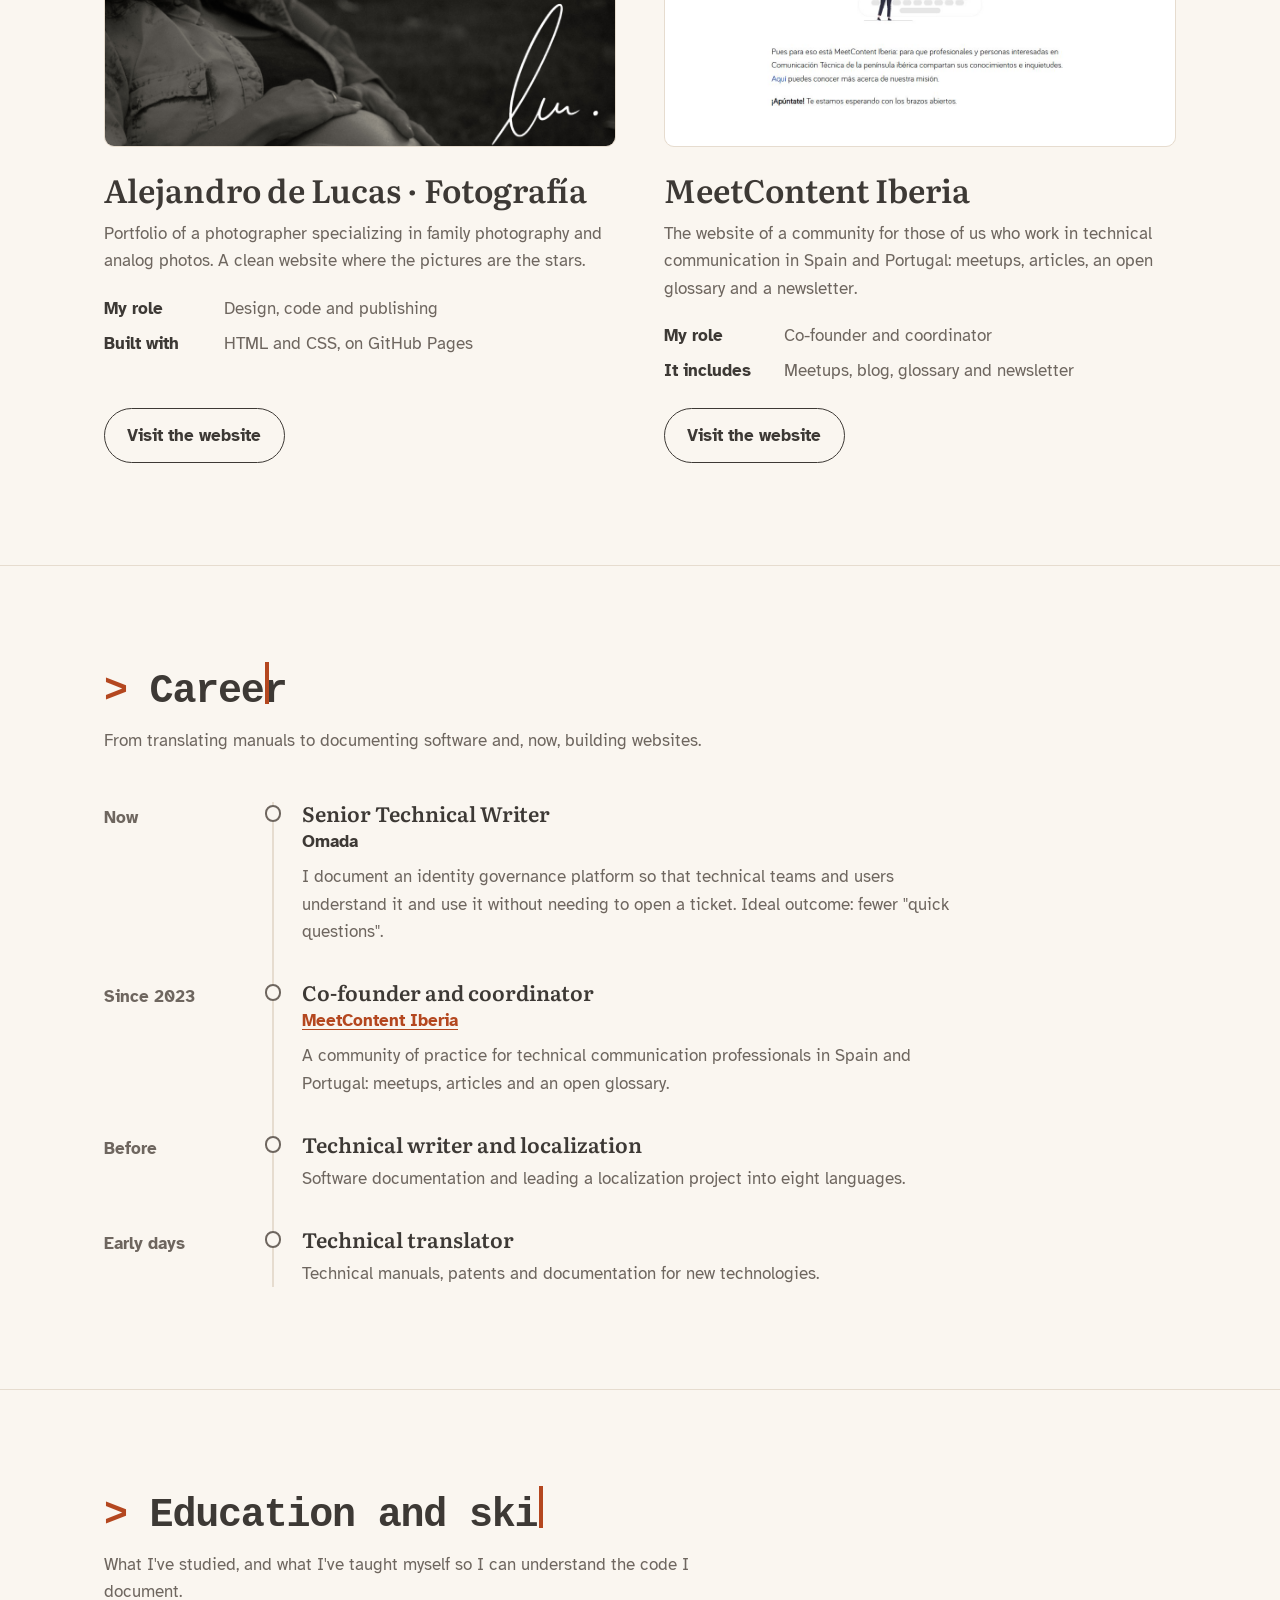
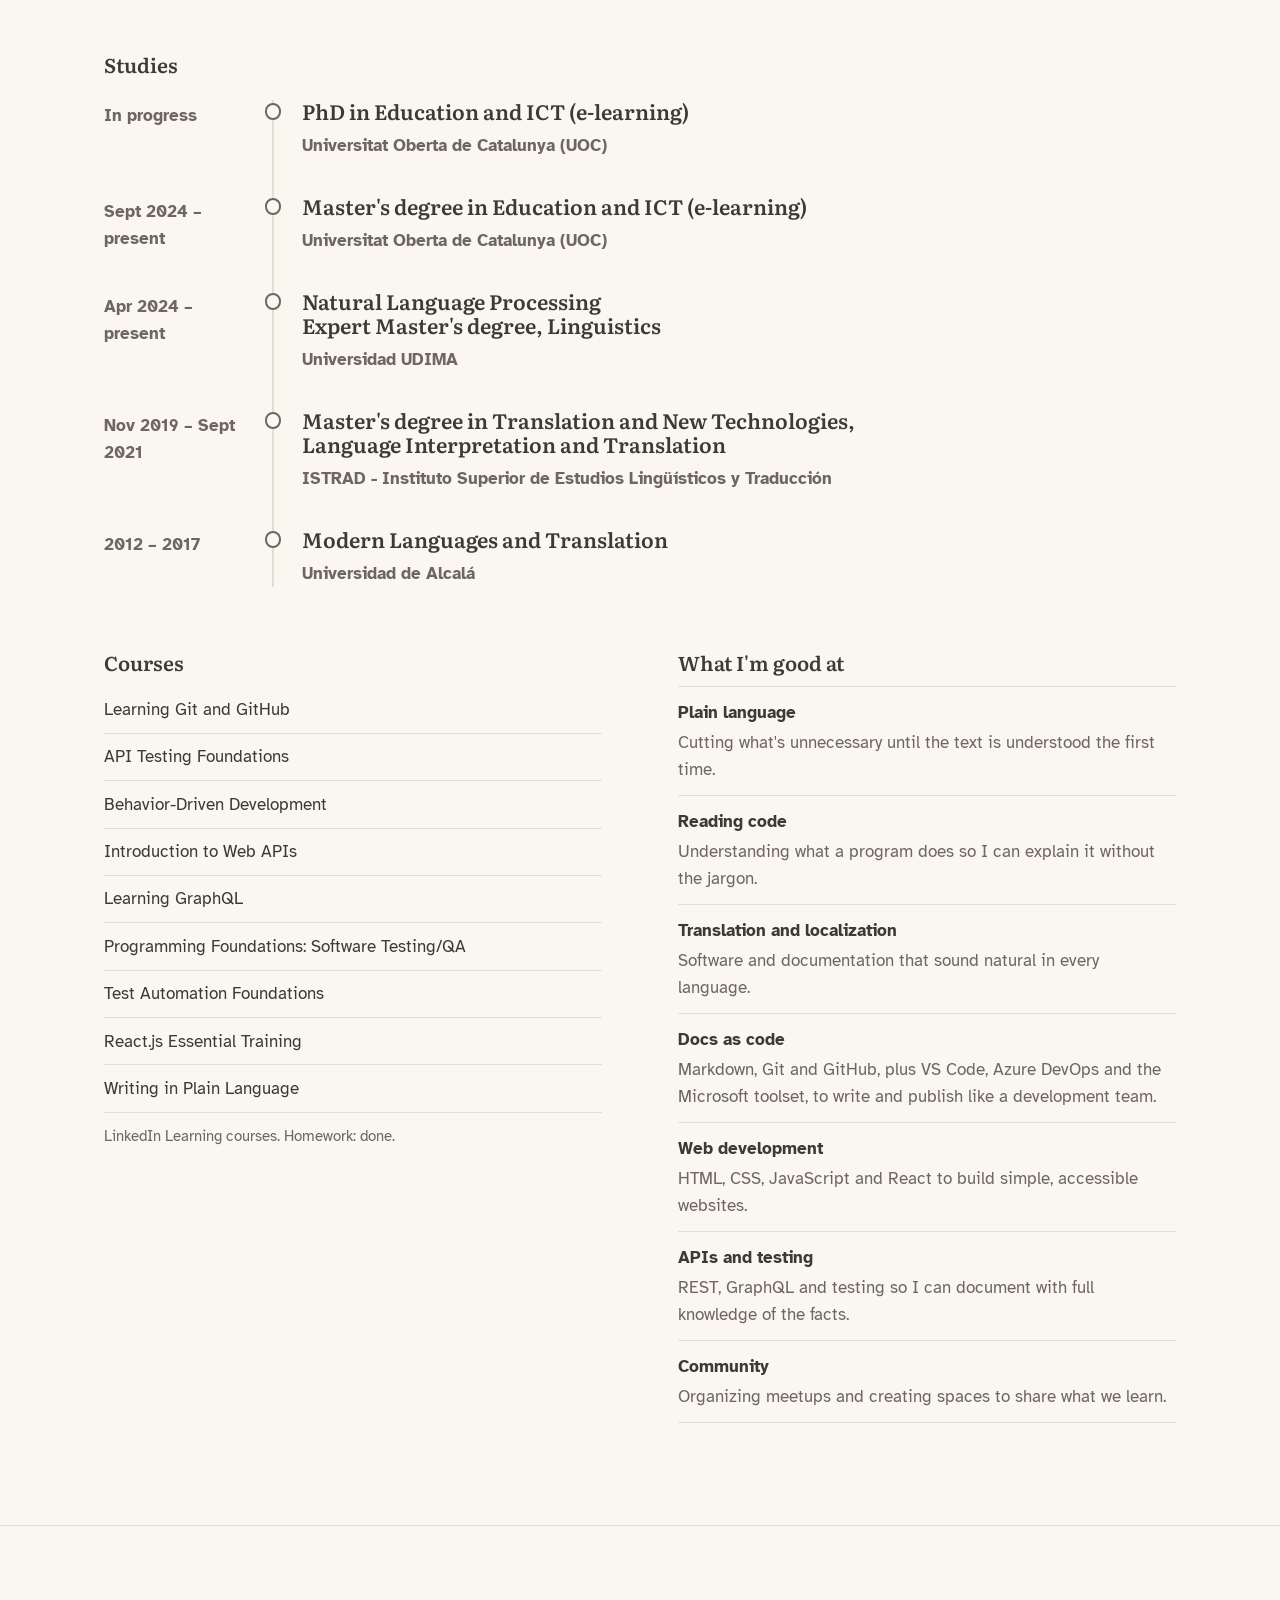
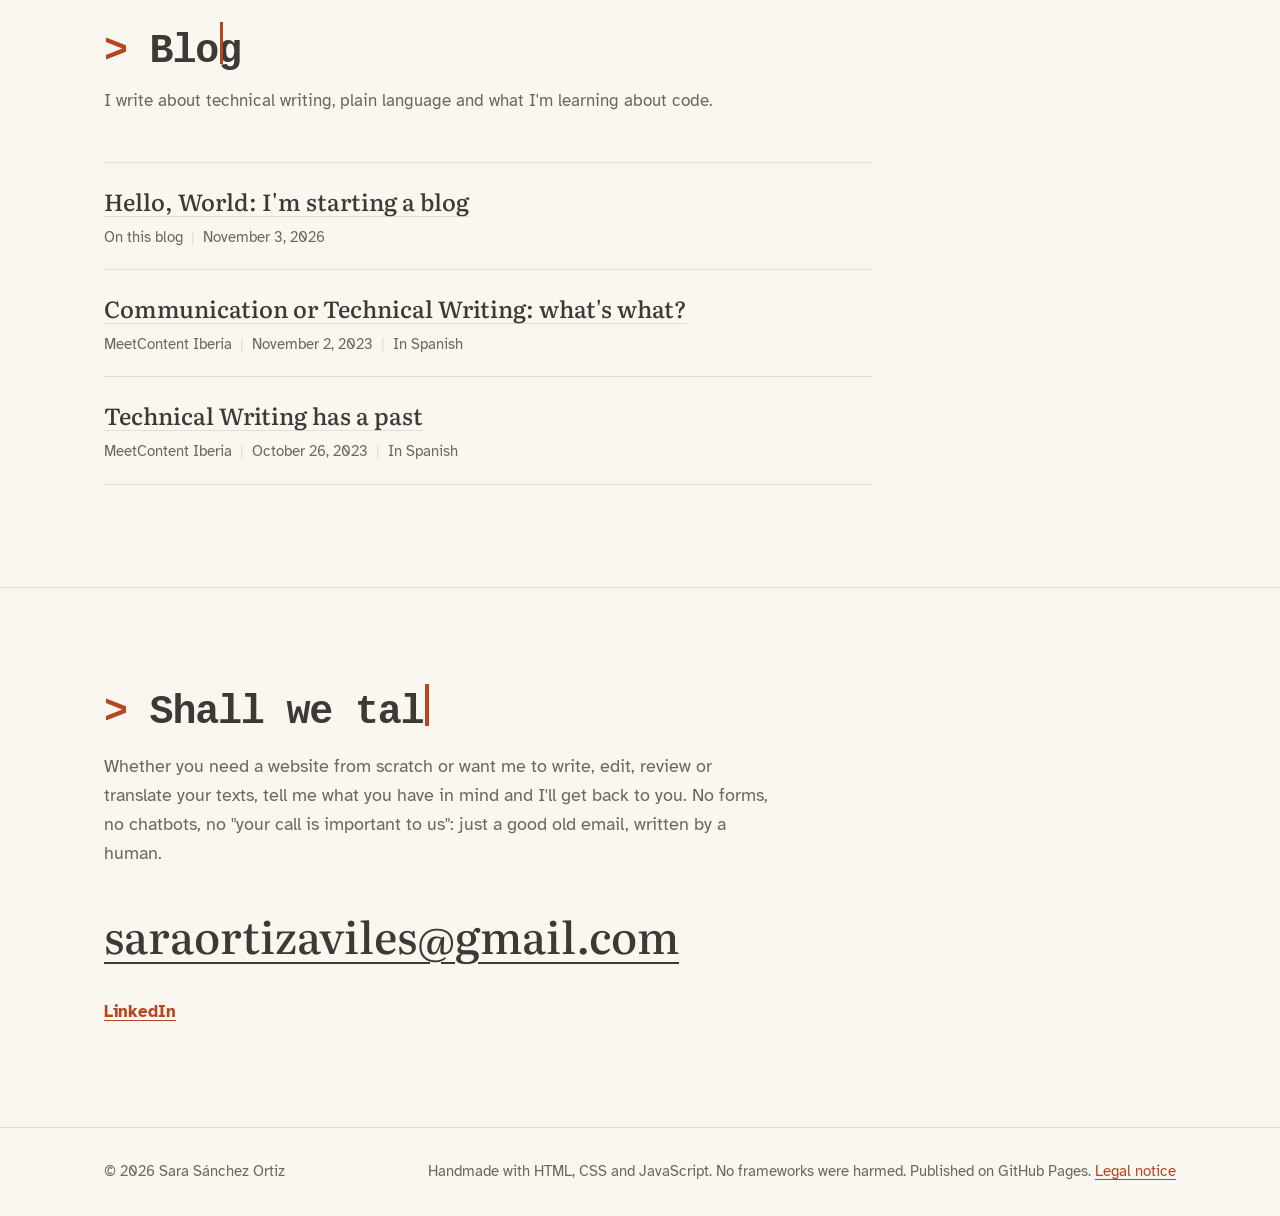
==== commit da295d79: "Vuelve al estado del commit 98fb346 (ayer 21:32) Co-Authored-By: Claude Sonnet 5.5 <noreply@anthropi" ====
--- a/index.html
+++ b/index.html
@@ -424,7 +424,6 @@
         <a class="contact-mail" href="mailto:saraortizaviles@gmail.com">saraortizaviles@gmail.com</a>
         <ul class="contact-links">
           <li><a href="https://www.linkedin.com/in/sarasanchezortiz/">LinkedIn</a></li>
-          <li><a href="https://github.com/SaraSanchezOr">GitHub</a></li>
         </ul>
       </div>
     </section>
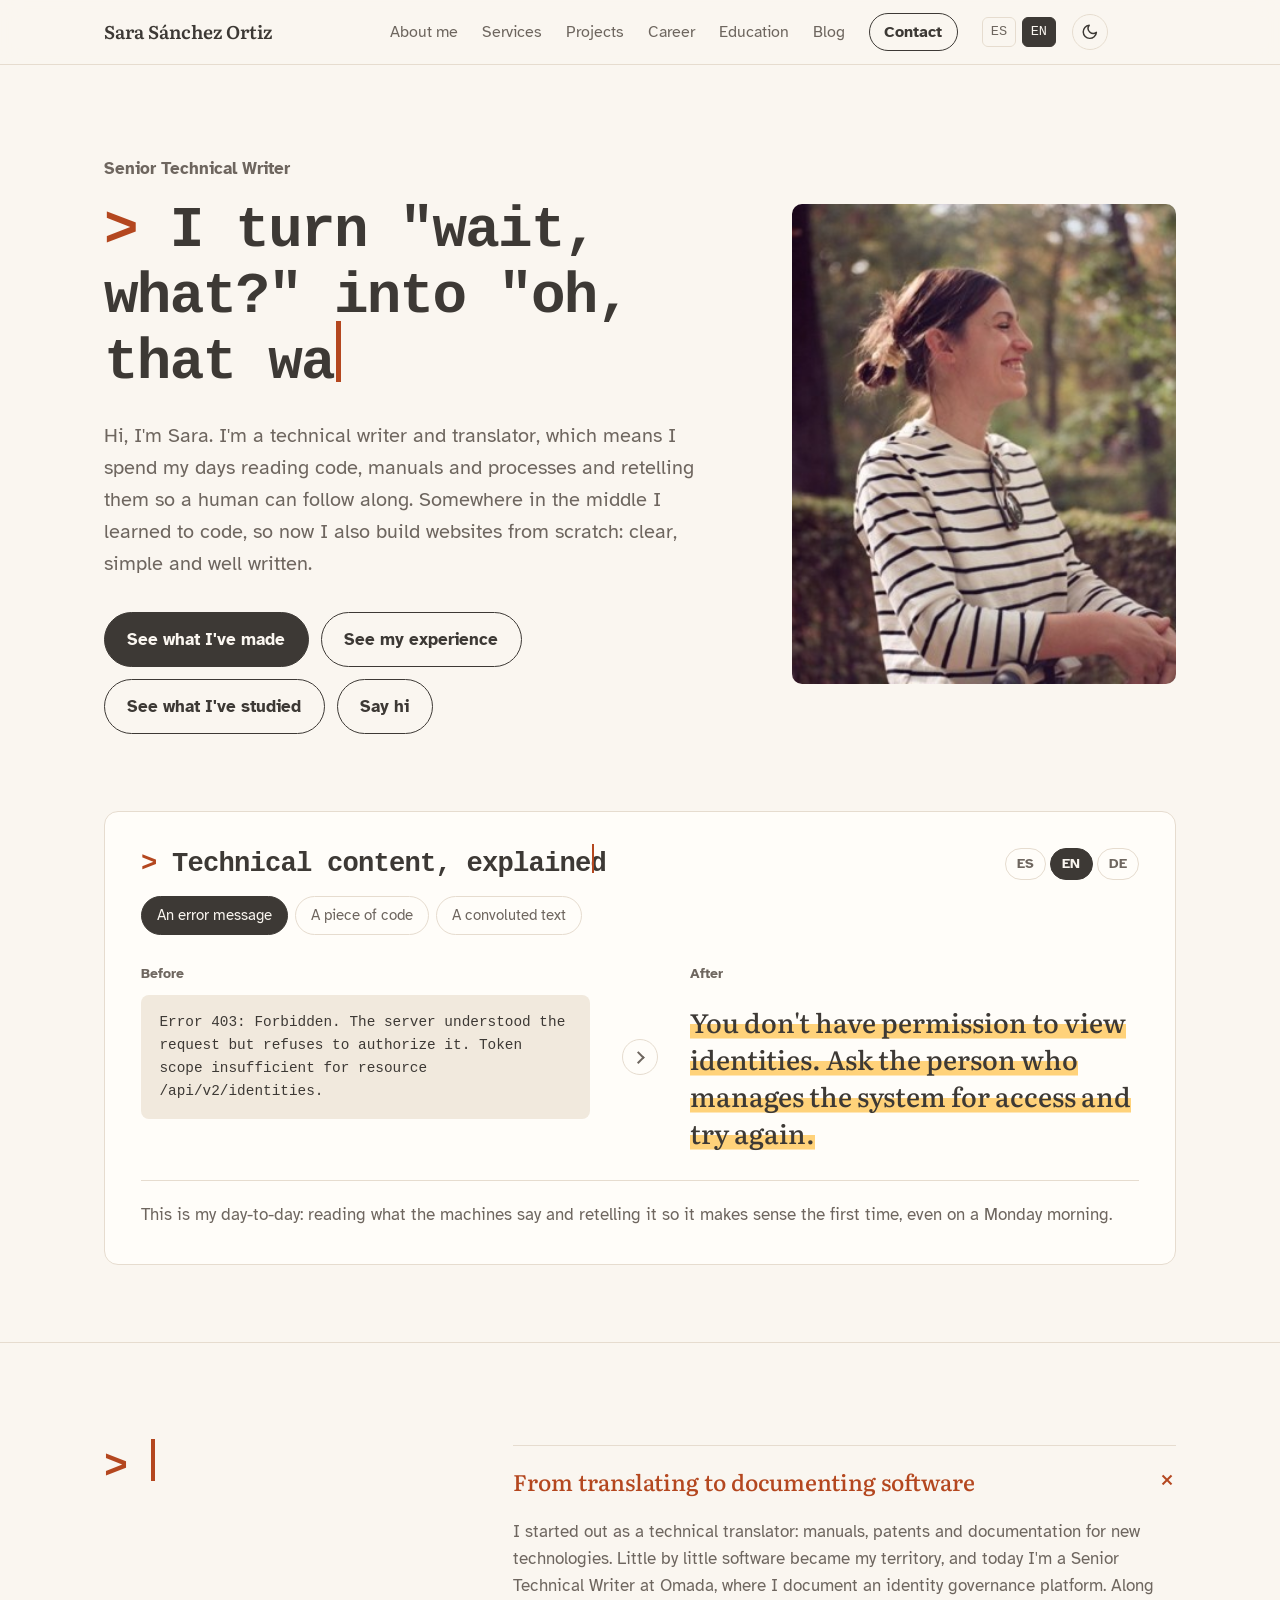
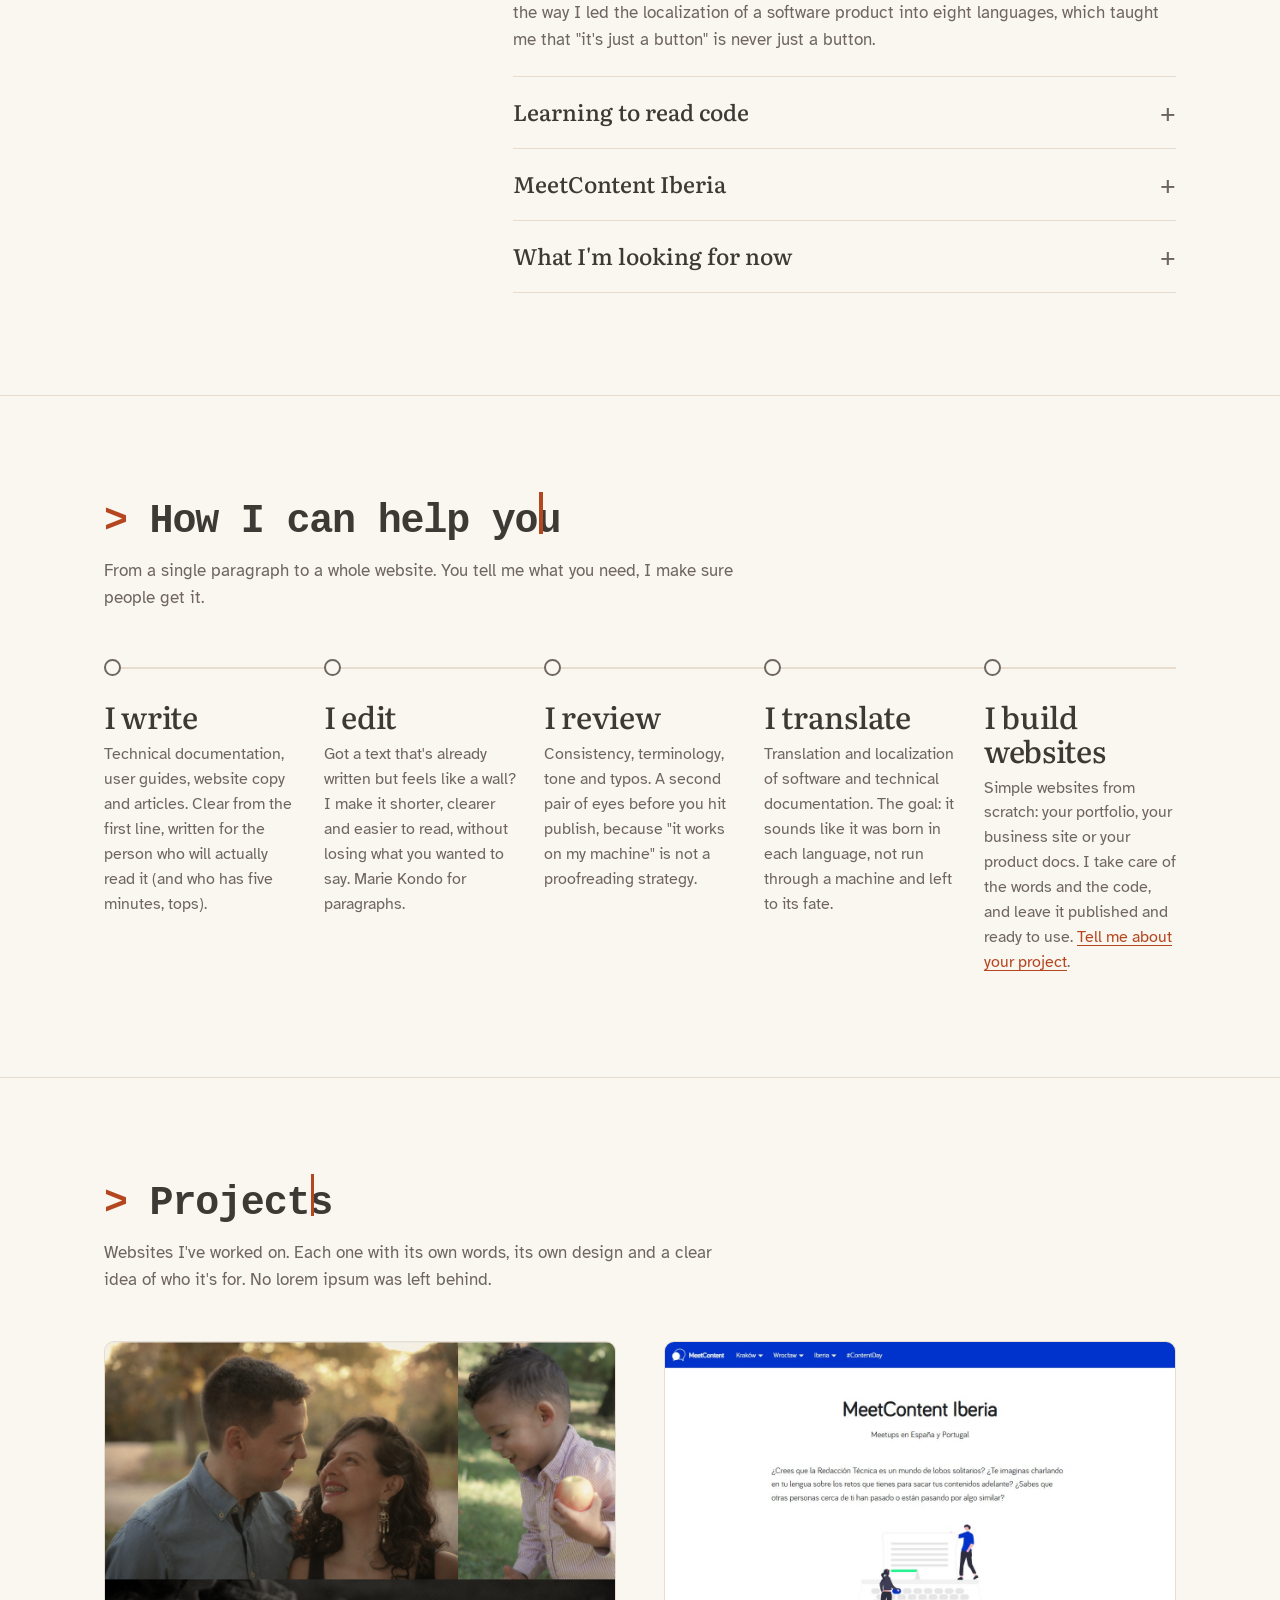
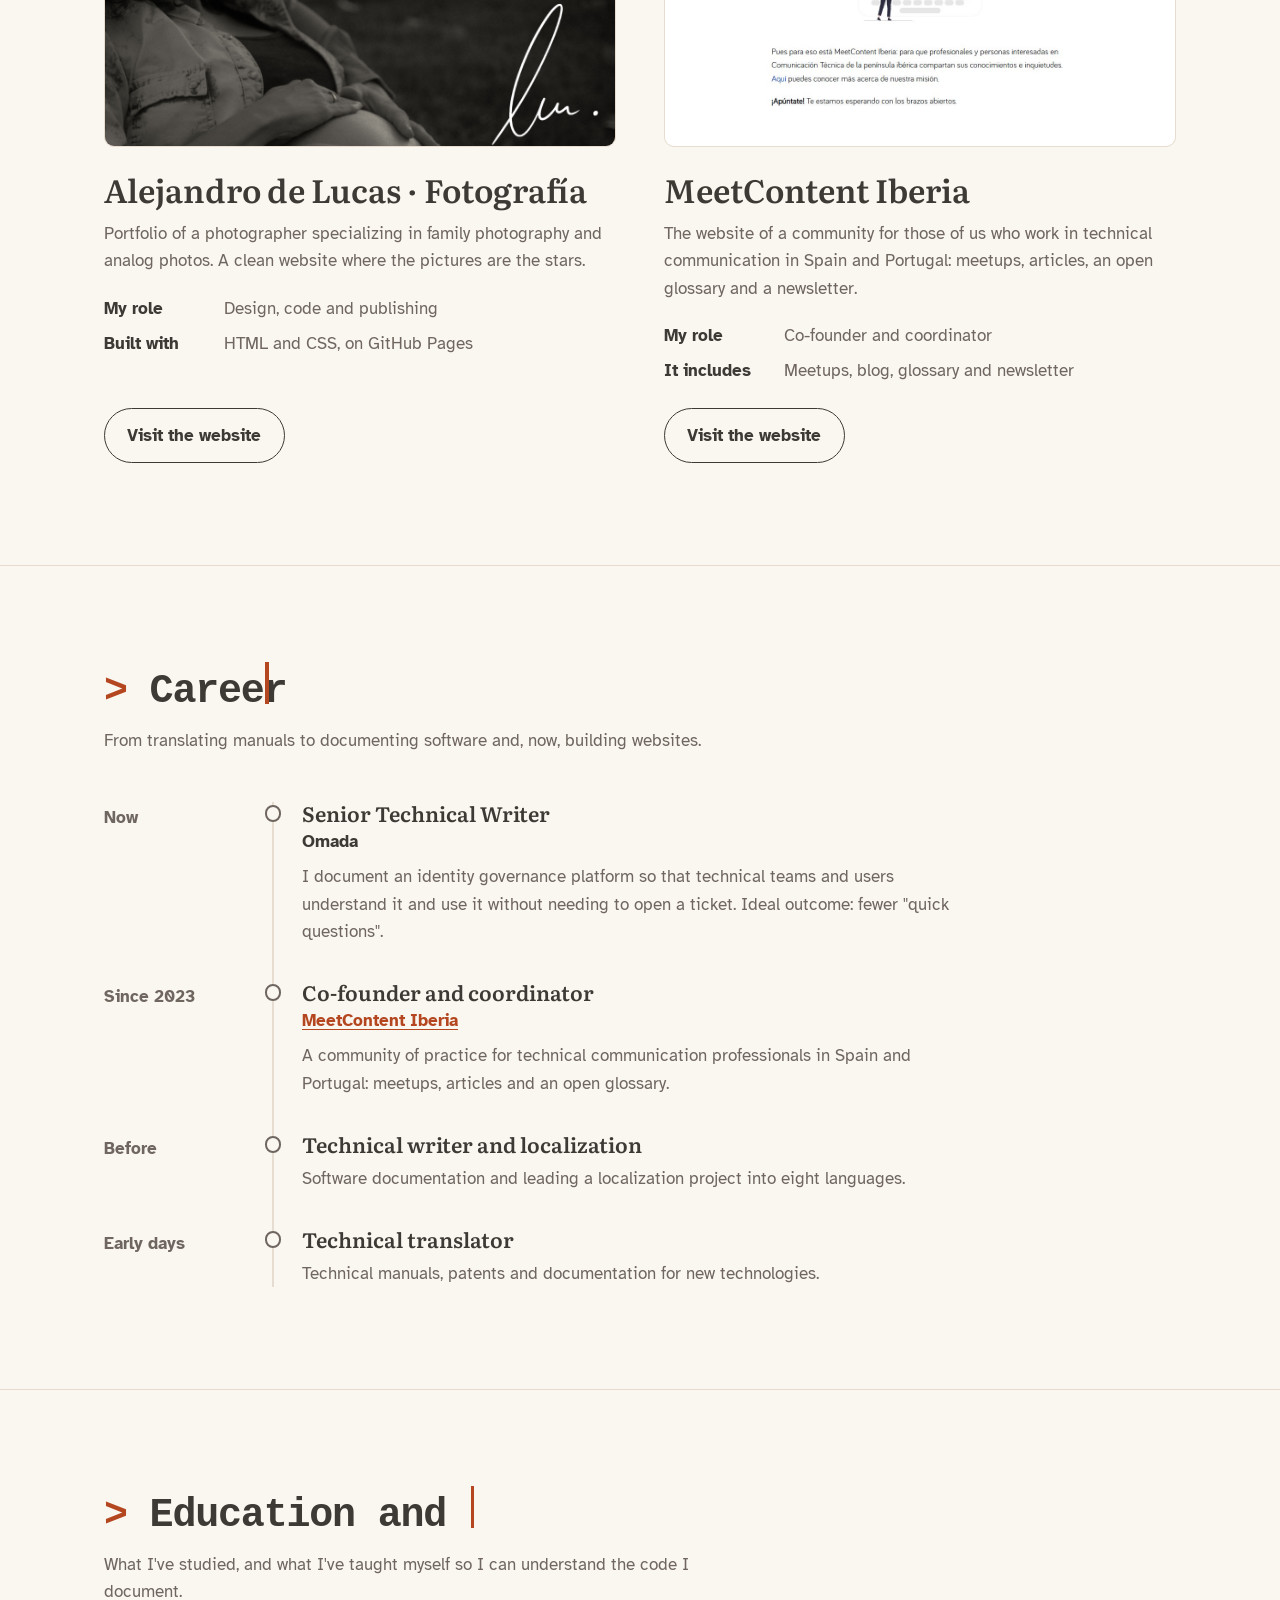
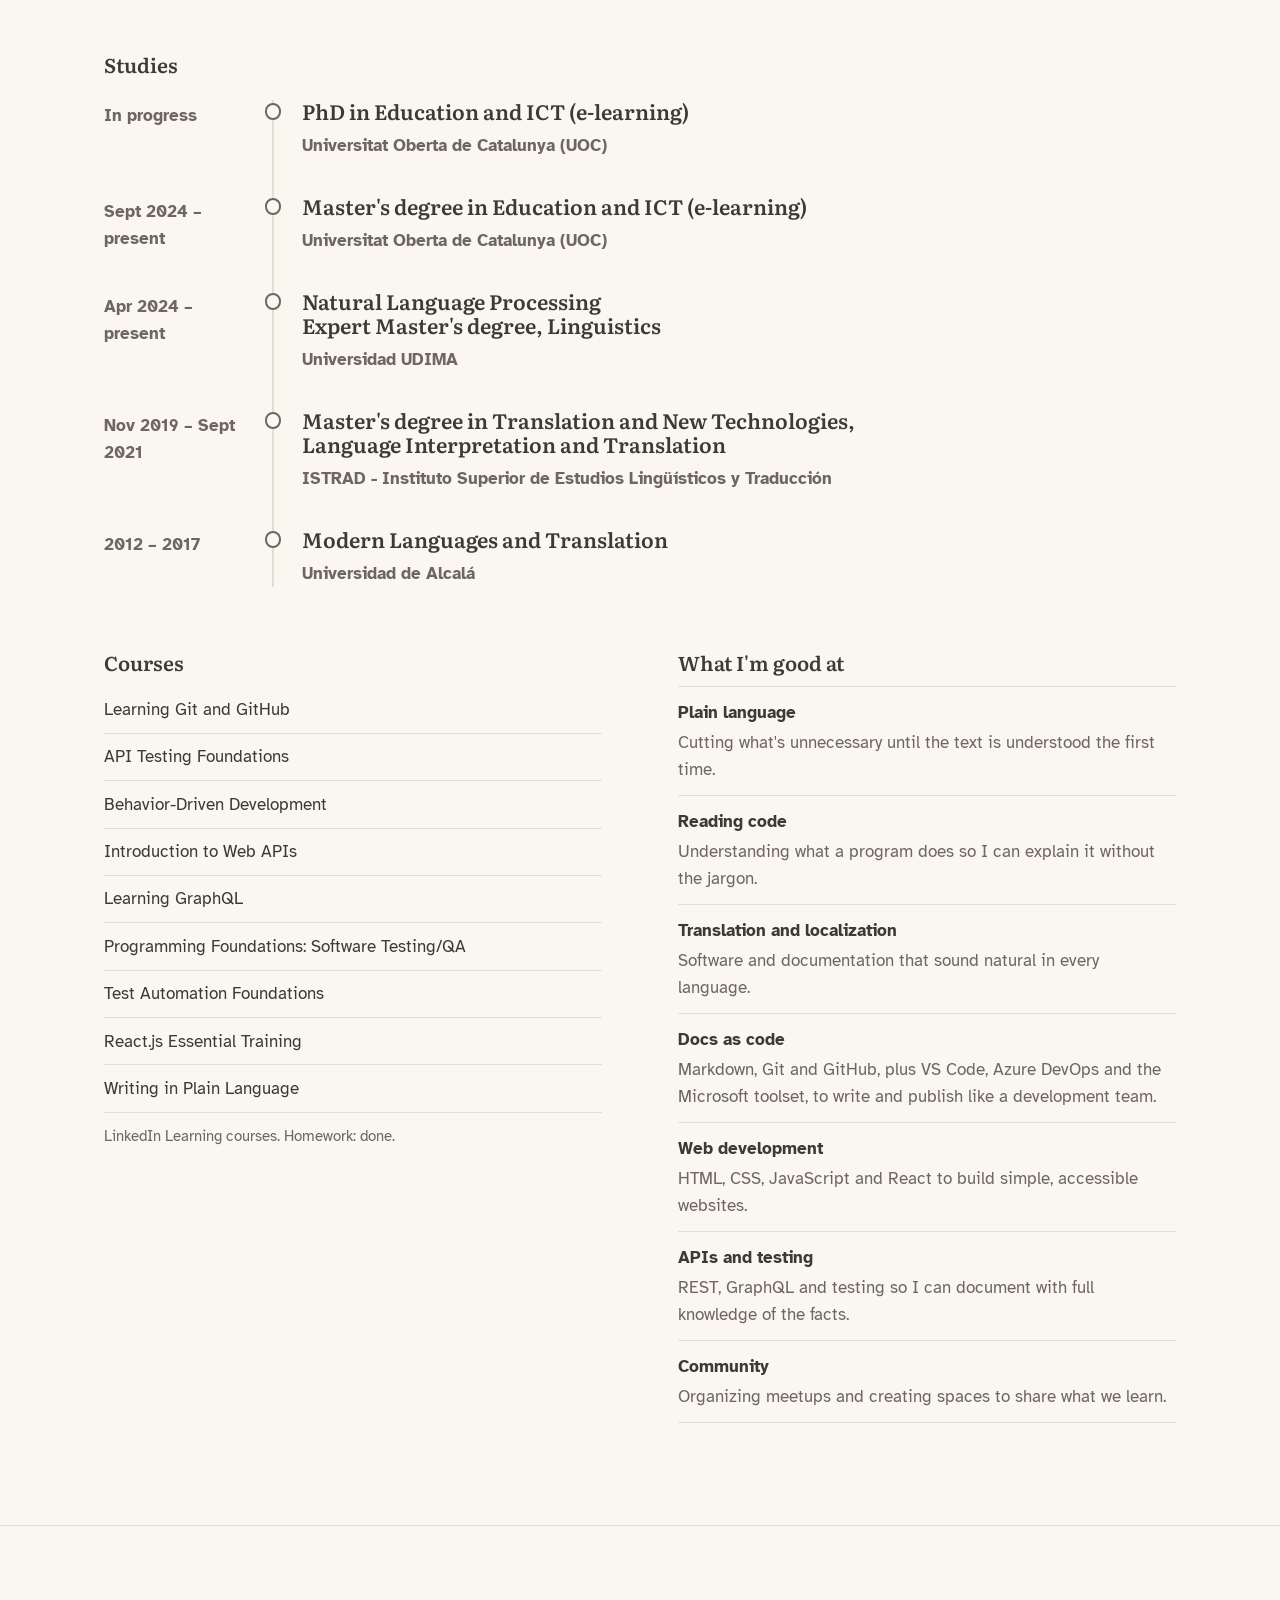
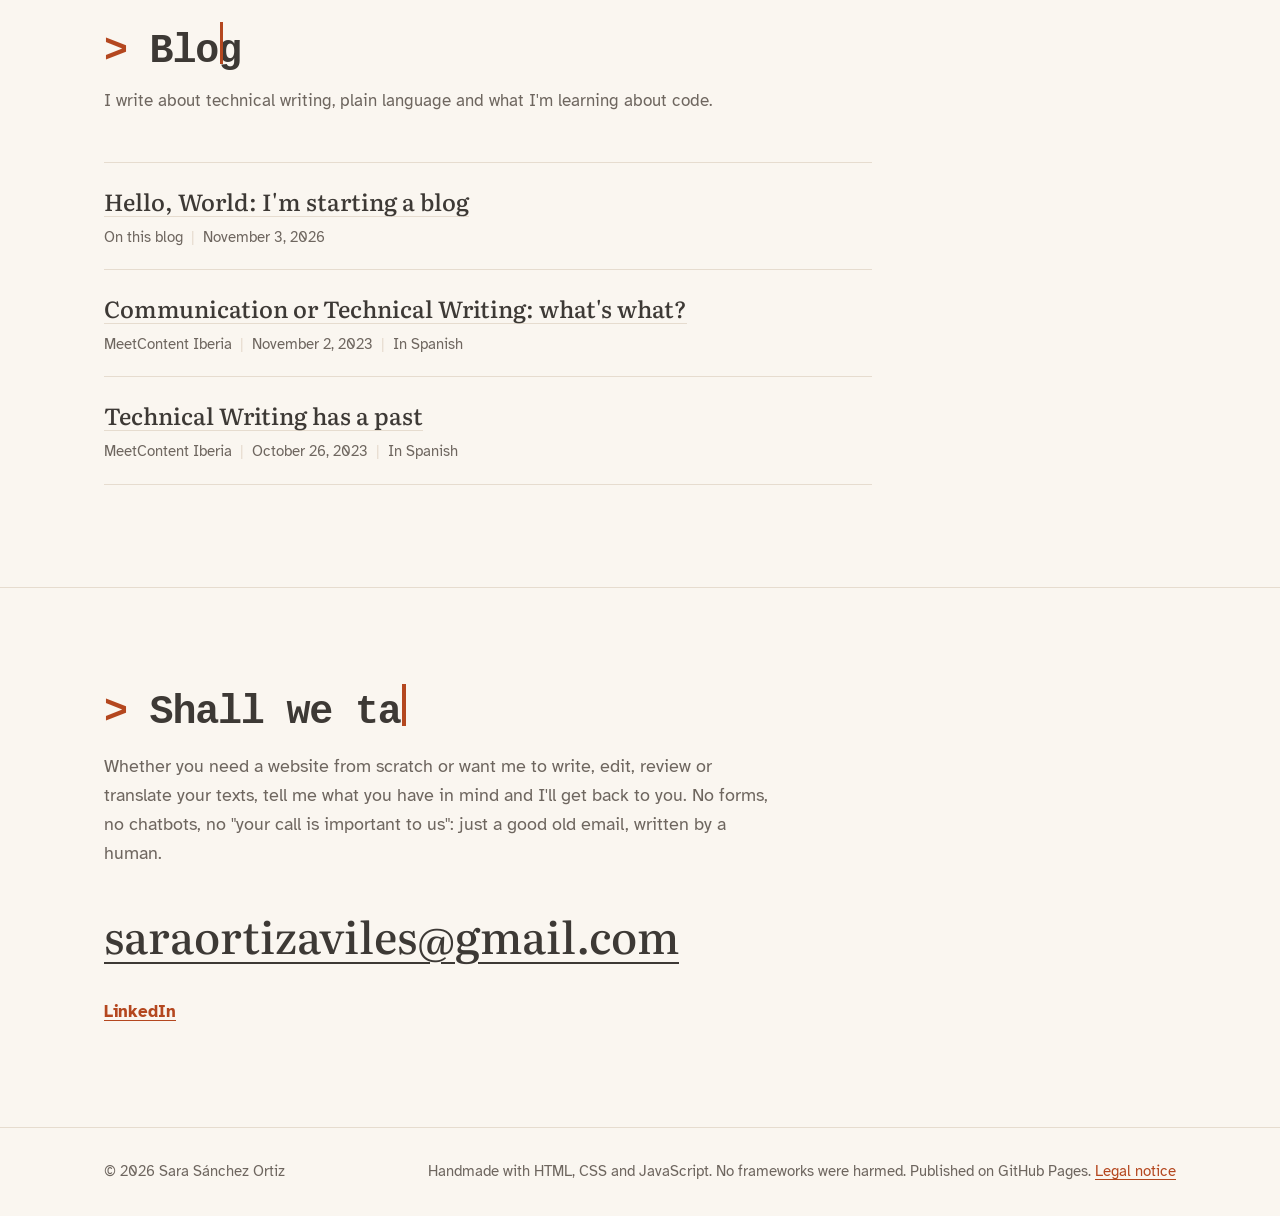
==== commit 806156d5: "Quita el CNAME (dominio sin DNS) y usa la dirección de GitHub Pages sarasanchezortiz.com no existe e" ====
--- a/index.html
+++ b/index.html
@@ -11,7 +11,7 @@
   <meta property="og:type" content="profile">
   <meta property="og:title" content="Sara Sánchez Ortiz | Technical writing and websites">
   <meta property="og:description" content="I turn 'wait, what?' into 'oh, that was easy'. Writing, editing, reviewing, translation and web design.">
-  <meta property="og:url" content="https://sarasanchezor.github.io/">
+  <meta property="og:url" content="https://sarasanchezor.github.io/TechnicalWriter/">
   <meta property="og:locale" content="en_US">
 
   <link rel="icon" href="favicon.svg" type="image/svg+xml">
